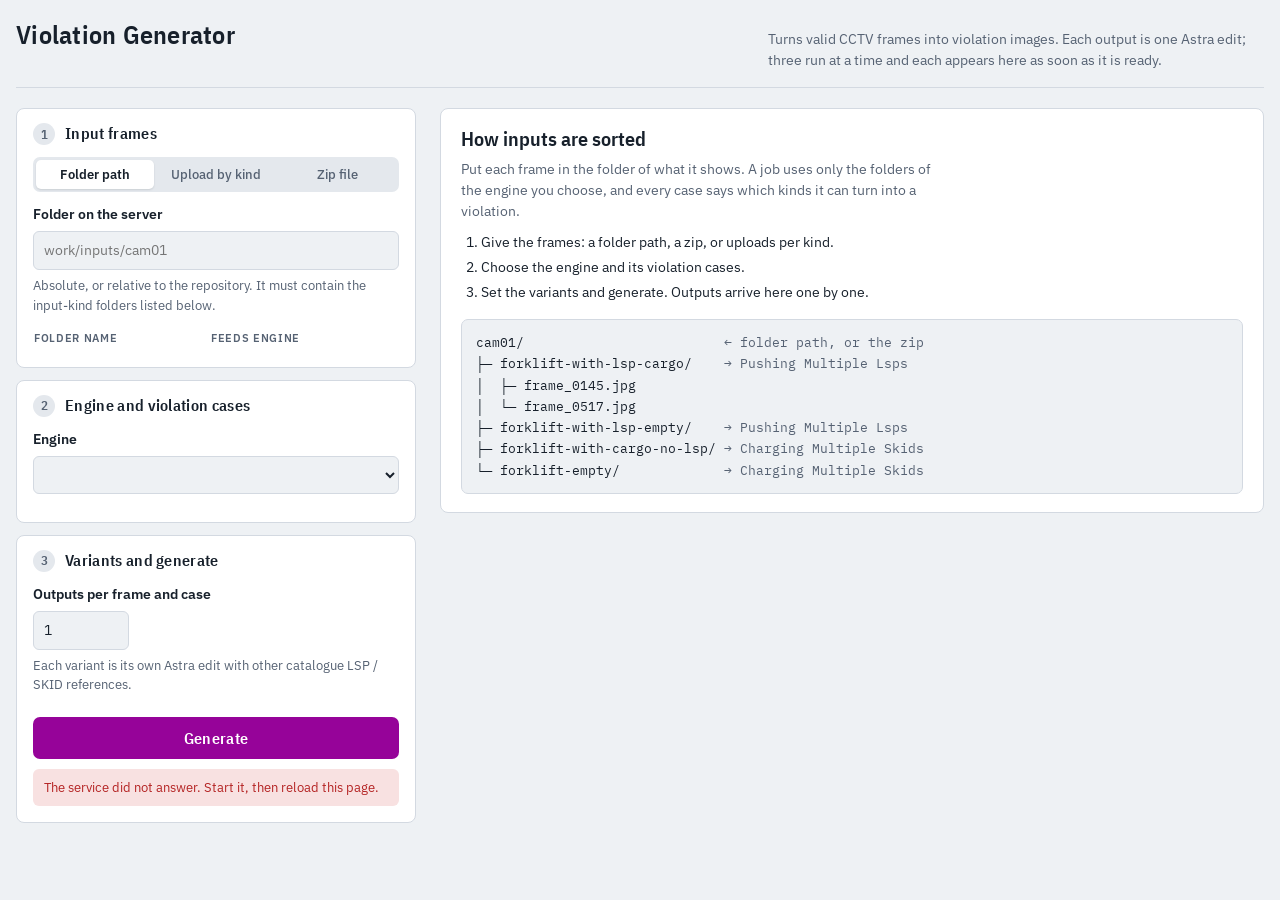
==== service/static/index.html @ 23ec3a37 "Generation service: input kinds, violation cases per engine, live outputs synth/violation_cases.py h" ====
<!doctype html>
<html lang="en">
<head>
<meta charset="utf-8">
<meta name="viewport" content="width=device-width, initial-scale=1, viewport-fit=cover">
<title>Violation Generator</title>
<link rel="preconnect" href="https://fonts.googleapis.com">
<link rel="preconnect" href="https://fonts.gstatic.com" crossorigin>
<link rel="stylesheet" href="https://fonts.googleapis.com/css2?family=IBM+Plex+Mono:wght@400;500&family=IBM+Plex+Sans+Condensed:wght@500;600&family=IBM+Plex+Sans:wght@400;500;600&display=swap">
<style>
  /* Layout: a workbench. Left, the setup steps in the order they are done (sticky on wide screens);
     right, the job: one summary strip, then the outputs as they arrive. The accent is the chosen engine's
     own colour from the engine configuration. */
  :root {
    --ground: #eef1f4;      /* cool concrete grey, biased slightly blue like the CCTV frames */
    --surface: #ffffff;
    --sunken: #e4e8ed;
    --ink: #17202b;
    --ink-soft: #566273;
    --rule: #d3d9e1;
    --engine: #960399;      /* replaced by the selected engine's colour */
    --engine-text: var(--engine);
    --on-engine: #ffffff;
    --ok: #237a43;  --ok-soft: #dff1e5;
    --bad: #b42323; --bad-soft: #f8e1e1;
    --run: #1f62b5; --run-soft: #dde9f8;
    --wait: #6b7480; --wait-soft: #e6e9ee;
    --warn: #8a5a00; --warn-soft: #f6ecd6;
    --font-display: "IBM Plex Sans Condensed", "Arial Narrow", "Roboto Condensed", system-ui, sans-serif;
    --font-body: "IBM Plex Sans", system-ui, -apple-system, "Segoe UI", Roboto, sans-serif;
    --font-mono: "IBM Plex Mono", ui-monospace, "SFMono-Regular", Menlo, Consolas, monospace;
    --step-0: 0.8125rem; --step-1: 0.875rem; --step-2: 1rem; --step-3: 1.25rem; --step-4: 1.625rem;
    --radius: 8px;
    color-scheme: light;
  }
  @media (prefers-color-scheme: dark) {
    :root:not([data-theme="light"]) {
      --ground: #11161d; --surface: #19202a; --sunken: #222a36; --ink: #e5e9ef; --ink-soft: #9aa5b4;
      --rule: #2d3644; --engine-text: color-mix(in oklab, var(--engine) 55%, white);
      --ok: #6fd18f; --ok-soft: #173525; --bad: #ff8c8c; --bad-soft: #3d1c1e; --run: #7db4f5; --run-soft: #172c45;
      --wait: #9aa5b4; --wait-soft: #252d39; --warn: #f0c060; --warn-soft: #3a2f16;
      color-scheme: dark;
    }
  }
  :root[data-theme="dark"] {
    --ground: #11161d; --surface: #19202a; --sunken: #222a36; --ink: #e5e9ef; --ink-soft: #9aa5b4;
    --rule: #2d3644; --engine-text: color-mix(in oklab, var(--engine) 55%, white);
    --ok: #6fd18f; --ok-soft: #173525; --bad: #ff8c8c; --bad-soft: #3d1c1e; --run: #7db4f5; --run-soft: #172c45;
    --wait: #9aa5b4; --wait-soft: #252d39; --warn: #f0c060; --warn-soft: #3a2f16;
    color-scheme: dark;
  }

  * { box-sizing: border-box; }
  html, body { margin: 0; }
  [hidden] { display: none !important; }
  body { background: var(--ground); color: var(--ink); font: 400 var(--step-1)/1.5 var(--font-body); }
  main { max-width: 1360px; margin: 0 auto; padding-inline: 16px; padding-block: 20px 64px; }
  :focus-visible { outline: 2px solid var(--engine-text); outline-offset: 2px; }
  code, .mono { font-family: var(--font-mono); font-size: 0.92em; }

  header.top { display: flex; flex-wrap: wrap; align-items: baseline; justify-content: space-between; gap: 6px 20px;
               padding-bottom: 16px; margin-bottom: 20px; border-bottom: 1px solid var(--rule); }
  header.top h1 { font: 600 var(--step-4)/1.1 var(--font-display); letter-spacing: .01em; margin: 0; text-wrap: balance; }
  header.top p { margin: 0; color: var(--ink-soft); max-width: 62ch; }

  .bench { display: grid; grid-template-columns: minmax(320px, 400px) minmax(0, 1fr); gap: 24px; align-items: start; }
  @media (max-width: 960px) { .bench { grid-template-columns: minmax(0, 1fr); } }
  .setup { display: grid; gap: 12px; min-width: 0; }
  @media (min-width: 961px) { .setup { position: sticky; top: calc(env(safe-area-inset-top, 0px) + 12px); } }

  .step { background: var(--surface); border: 1px solid var(--rule); border-radius: var(--radius); padding: 14px 16px 16px; }
  .step-head { display: flex; align-items: center; gap: 10px; margin-bottom: 12px; }
  .step-no { flex: none; width: 22px; height: 22px; border-radius: 50%; display: grid; place-items: center;
             font: 600 var(--step-0) var(--font-display); background: var(--sunken); color: var(--ink-soft); }
  .step.ready .step-no { background: var(--engine); color: var(--on-engine); }
  .step-head h2 { margin: 0; font: 600 var(--step-2)/1.2 var(--font-display); letter-spacing: .02em; }

  .field { display: block; font-weight: 600; margin-bottom: 6px; font-size: var(--step-1); }
  .help { color: var(--ink-soft); font-size: var(--step-0); margin-top: 6px; }
  input[type=text], input[type=number], select {
    width: 100%; padding: 8px 10px; font: inherit; color: var(--ink); background: var(--ground);
    border: 1px solid var(--rule); border-radius: 6px; }
  input[type=number] { width: 96px; font-variant-numeric: tabular-nums; }

  .seg { display: grid; grid-template-columns: repeat(3, 1fr); background: var(--sunken); border-radius: 7px; padding: 3px;
         gap: 3px; margin-bottom: 12px; }
  .seg button { border: 0; background: transparent; color: var(--ink-soft); padding: 6px 4px; border-radius: 5px;
                font: 500 var(--step-0) var(--font-body); cursor: pointer; }
  .seg button[aria-selected="true"] { background: var(--surface); color: var(--ink); font-weight: 600;
                                      box-shadow: 0 1px 2px rgba(15, 23, 32, .12); }

  .drop { border: 1.5px dashed var(--rule); border-radius: 7px; padding: 12px; text-align: center; color: var(--ink-soft);
          cursor: pointer; font-size: var(--step-0); background: var(--ground); }
  .drop:hover, .drop.over { border-color: var(--engine-text); color: var(--engine-text); }
  .drop strong { color: var(--ink); font-weight: 600; }

  .kinds { display: grid; gap: 8px; }
  .kind { border: 1px solid var(--rule); border-radius: 7px; padding: 10px 12px; display: grid; gap: 8px; }
  .kind-head { display: flex; justify-content: space-between; gap: 8px; align-items: baseline; }
  .kind-head code { font-weight: 500; overflow-wrap: anywhere; }
  .kind-count { font-variant-numeric: tabular-nums; color: var(--ink-soft); font-size: var(--step-0); white-space: nowrap; }
  .kind-count button { border: 0; background: none; color: var(--engine-text); font: inherit; cursor: pointer; padding: 0; }
  .kind.unused { opacity: .5; }
  .kind.unused .drop { cursor: not-allowed; }

  .map { width: 100%; border-collapse: collapse; font-size: var(--step-0); margin-top: 14px; }
  .map th { text-align: left; font-weight: 600; color: var(--ink-soft); text-transform: uppercase; letter-spacing: .06em;
            font-size: 11px; padding-bottom: 4px; }
  .map td { padding: 5px 0; border-top: 1px solid var(--rule); vertical-align: top; }
  .map td code { white-space: nowrap; }
  .map td:last-child { padding-left: 10px; }
  .map tr.unused td { color: var(--ink-soft); }
  .dot { display: inline-block; width: 8px; height: 8px; border-radius: 50%; margin-right: 6px; vertical-align: 1px; }

  .cases { display: grid; gap: 8px; margin-top: 12px; }
  .case { display: grid; grid-template-columns: auto minmax(0, 1fr); gap: 4px 10px; padding: 10px 12px; cursor: pointer;
          border: 1px solid var(--rule); border-radius: 7px; }
  .case:has(input:checked) { border-color: var(--engine-text); background: color-mix(in oklab, var(--engine) 7%, var(--surface)); }
  .case input { margin: 3px 0 0; accent-color: var(--engine); }
  .case-title { font-weight: 600; }
  .case-meta { grid-column: 2; color: var(--ink-soft); font-size: var(--step-0); }
  .tag { display: inline-block; font: 600 11px/1.6 var(--font-body); padding: 0 7px; border-radius: 99px; margin-left: 6px;
         background: var(--warn-soft); color: var(--warn); vertical-align: 1px; }
  .none { color: var(--ink-soft); font-style: italic; margin-top: 12px; }

  .estimate { font-variant-numeric: tabular-nums; color: var(--ink-soft); font-size: var(--step-0); margin: 10px 0 0; }
  button.go { width: 100%; margin-top: 12px; padding: 11px; border: 0; border-radius: 7px; cursor: pointer;
              background: var(--engine); color: var(--on-engine); font: 600 var(--step-2) var(--font-display); letter-spacing: .02em; }
  button.go:disabled { background: var(--sunken); color: var(--ink-soft); cursor: not-allowed; }
  .problem { margin-top: 10px; padding: 9px 11px; border-radius: 6px; background: var(--bad-soft); color: var(--bad);
             font-size: var(--step-0); white-space: pre-wrap; }

  .run { display: grid; gap: 14px; min-width: 0; }
  .summary { background: var(--surface); border: 1px solid var(--rule); border-radius: var(--radius); padding: 14px 16px; }
  .summary-top { display: flex; flex-wrap: wrap; gap: 10px 16px; justify-content: space-between; align-items: center; }
  .summary h2 { margin: 0; font: 600 var(--step-3)/1.2 var(--font-display); font-variant-numeric: tabular-nums; }
  .summary .sub { color: var(--ink-soft); font-size: var(--step-0); }
  .live { display: inline-flex; align-items: center; gap: 6px; }
  .live::before { content: ""; width: 7px; height: 7px; border-radius: 50%; background: var(--wait); }
  .live.on::before { background: var(--ok); }
  .live.lost { color: var(--bad); }
  .live.lost::before { background: var(--bad); }
  .meter { height: 6px; border-radius: 99px; background: var(--sunken); overflow: hidden; display: flex; margin: 12px 0 10px; }
  .meter span { height: 100%; transition: width .3s ease; }
  .meter .m-done { background: var(--ok); } .meter .m-failed { background: var(--bad); } .meter .m-running { background: var(--run); }
  .tally { display: flex; flex-wrap: wrap; gap: 6px; }
  .filter { border: 1px solid var(--rule); background: var(--surface); color: var(--ink); border-radius: 99px; padding: 3px 11px;
            font: 500 var(--step-0) var(--font-body); cursor: pointer; font-variant-numeric: tabular-nums; }
  .filter[aria-pressed="true"] { background: var(--ink); color: var(--surface); border-color: var(--ink); }
  .notes { margin: 10px 0 0; padding: 8px 12px 8px 28px; border-radius: 6px; background: var(--warn-soft); color: var(--warn);
           font-size: var(--step-0); }
  a.btn { display: inline-flex; align-items: center; gap: 6px; padding: 7px 12px; border-radius: 6px; text-decoration: none;
          border: 1px solid var(--rule); background: var(--surface); color: var(--ink); font: 600 var(--step-0) var(--font-body); }
  a.btn.primary { background: var(--engine); border-color: var(--engine); color: var(--on-engine); }
  a.btn[aria-disabled="true"] { pointer-events: none; background: var(--sunken); border-color: var(--rule); color: var(--ink-soft); }

  .grid { display: grid; grid-template-columns: repeat(auto-fill, minmax(250px, 1fr)); gap: 12px; }
  .card { background: var(--surface); border: 1px solid var(--rule); border-top: 3px solid var(--wait); border-radius: var(--radius);
          overflow: hidden; display: grid; grid-template-rows: auto 1fr auto; min-width: 0; }
  .card.running { border-top-color: var(--run); } .card.done { border-top-color: var(--ok); } .card.failed { border-top-color: var(--bad); }
  .shot { aspect-ratio: 16 / 9; max-width: 100%; background: var(--sunken); display: grid; place-items: center;
          color: var(--ink-soft); font-size: var(--step-0); }
  .shot img { width: 100%; height: 100%; object-fit: cover; display: block; cursor: zoom-in; }
  .card-body { padding: 10px 12px 4px; display: grid; gap: 2px; min-width: 0; }
  .card-title { font-weight: 600; }
  .card-title .mono { color: var(--ink-soft); font-weight: 400; }
  .card-file { font-family: var(--font-mono); font-size: 12px; color: var(--ink-soft); overflow-wrap: anywhere; }
  .card-error { color: var(--bad); font-size: var(--step-0); overflow-wrap: anywhere; margin-top: 4px; }
  .card-foot { display: flex; justify-content: space-between; align-items: center; gap: 8px; padding: 8px 12px 12px; }
  .chip { font: 600 11px/1.7 var(--font-body); padding: 0 8px; border-radius: 99px; text-transform: uppercase; letter-spacing: .05em;
          font-variant-numeric: tabular-nums; background: var(--wait-soft); color: var(--wait); }
  .chip.running { background: var(--run-soft); color: var(--run); } .chip.done { background: var(--ok-soft); color: var(--ok); }
  .chip.failed { background: var(--bad-soft); color: var(--bad); }
  .spin { width: 22px; height: 22px; border-radius: 50%; border: 3px solid var(--rule); border-top-color: var(--run);
          animation: spin 1s linear infinite; }
  @keyframes spin { to { transform: rotate(360deg); } }
  @media (prefers-reduced-motion: reduce) { .spin { animation: none; } .meter span { transition: none; } }

  .start { background: var(--surface); border: 1px solid var(--rule); border-radius: var(--radius); padding: 18px 20px;
           display: grid; grid-template-columns: minmax(0, 1fr); gap: 16px; }
  .start h2 { margin: 0 0 8px; font: 600 var(--step-3)/1.2 var(--font-display); }
  .start p { margin: 0 0 10px; color: var(--ink-soft); max-width: 60ch; }
  .tree-wrap { overflow-x: auto; min-width: 0; }
  pre.tree { margin: 0; padding: 12px 14px; background: var(--ground); border: 1px solid var(--rule); border-radius: 7px;
             font: 400 12.5px/1.7 var(--font-mono); color: var(--ink); }
  pre.tree .c { color: var(--ink-soft); }
  ol.how { margin: 0; padding-left: 20px; display: grid; gap: 4px; }

  dialog { border: 0; padding: 0; background: transparent; max-width: 96vw; }
  dialog::backdrop { background: rgba(8, 12, 18, .82); }
  .viewer { display: grid; gap: 8px; justify-items: end; }
  .viewer img { max-width: 96vw; max-height: 84vh; display: block; border-radius: 6px; }
  .viewer-bar { display: flex; gap: 8px; }
  .viewer-bar button { border: 1px solid var(--rule); background: var(--surface); color: var(--ink); border-radius: 6px;
                       padding: 7px 12px; font: 600 var(--step-0) var(--font-body); cursor: pointer; }
</style>
</head>
<body>
<main>
  <header class="top">
    <h1>Violation Generator</h1>
    <p>Turns valid CCTV frames into violation images. Each output is one Astra edit; three run at a time and each
      appears here as soon as it is ready.</p>
  </header>

  <div class="bench">
    <form id="form" class="setup" autocomplete="off" novalidate>
      <section class="step" id="stepInput">
        <div class="step-head"><span class="step-no">1</span><h2>Input frames</h2></div>
        <div class="seg" role="tablist" aria-label="How to give the input">
          <button type="button" role="tab" id="tabFolder" data-mode="folder" aria-selected="true">Folder path</button>
          <button type="button" role="tab" id="tabUpload" data-mode="upload" aria-selected="false">Upload by kind</button>
          <button type="button" role="tab" id="tabZip" data-mode="zip" aria-selected="false">Zip file</button>
        </div>
        <div data-pane="folder">
          <label class="field" for="folder">Folder on the server</label>
          <input id="folder" type="text" placeholder="work/inputs/cam01" spellcheck="false">
          <div class="help">Absolute, or relative to the repository. It must contain the input-kind folders listed below.</div>
        </div>
        <div data-pane="upload" hidden>
          <div class="kinds" id="kindUploads"></div>
        </div>
        <div data-pane="zip" hidden>
          <div class="drop" id="zipDrop" tabindex="0" role="button"><strong>Drop a .zip</strong> or click to choose
            <input id="zipFile" type="file" accept=".zip" hidden></div>
          <div class="help" id="zipName">The zip holds the input-kind folders, at its top or inside one folder.</div>
        </div>
        <table class="map" aria-label="Input kinds">
          <thead><tr><th>Folder name</th><th>Feeds engine</th></tr></thead>
          <tbody id="kindMap"></tbody>
        </table>
      </section>

      <section class="step" id="stepEngine">
        <div class="step-head"><span class="step-no">2</span><h2>Engine and violation cases</h2></div>
        <label class="field" for="engine">Engine</label>
        <select id="engine"></select>
        <div id="cases" class="cases"></div>
      </section>

      <section class="step" id="stepGo">
        <div class="step-head"><span class="step-no">3</span><h2>Variants and generate</h2></div>
        <label class="field" for="variants">Outputs per frame and case</label>
        <input id="variants" type="number" min="1" max="10" value="1">
        <div class="help">Each variant is its own Astra edit with other catalogue LSP / SKID references.</div>
        <p class="estimate" id="estimate"></p>
        <button id="go" class="go" type="submit">Generate</button>
        <div id="problem" class="problem" hidden></div>
      </section>
    </form>

    <section class="run" aria-live="polite">
      <div class="start" id="start">
        <div>
          <h2>How inputs are sorted</h2>
          <p>Put each frame in the folder of what it shows. A job uses only the folders of the engine you choose, and
            every case says which kinds it can turn into a violation.</p>
          <ol class="how">
            <li>Give the frames: a folder path, a zip, or uploads per kind.</li>
            <li>Choose the engine and its violation cases.</li>
            <li>Set the variants and generate. Outputs arrive here one by one.</li>
          </ol>
        </div>
        <div class="tree-wrap">
<pre class="tree">cam01/                         <span class="c">← folder path, or the zip</span>
├─ forklift-with-lsp-cargo/    <span class="c">→ Pushing Multiple Lsps</span>
│  ├─ frame_0145.jpg
│  └─ frame_0517.jpg
├─ forklift-with-lsp-empty/    <span class="c">→ Pushing Multiple Lsps</span>
├─ forklift-with-cargo-no-lsp/ <span class="c">→ Charging Multiple Skids</span>
└─ forklift-empty/             <span class="c">→ Charging Multiple Skids</span></pre>
        </div>
      </div>

      <div class="summary" id="summary" hidden>
        <div class="summary-top">
          <div>
            <h2 id="jobTitle"></h2>
            <div class="sub"><span id="jobMeta"></span> · <span class="live" id="live"></span></div>
          </div>
          <a id="zipAll" class="btn primary" href="#" aria-disabled="true">Download all</a>
        </div>
        <div class="meter" aria-hidden="true"><span class="m-done"></span><span class="m-failed"></span><span class="m-running"></span></div>
        <div class="tally" id="tally" role="group" aria-label="Show outputs"></div>
        <ul class="notes" id="notes" hidden></ul>
      </div>
      <div class="grid" id="grid"></div>
    </section>
  </div>
</main>

<dialog id="viewer">
  <div class="viewer">
    <img alt="">
    <div class="viewer-bar"><a class="btn primary" id="viewerDownload" href="#" download>Download</a>
      <button type="button" id="viewerClose">Close</button></div>
  </div>
</dialog>

<script>
const $ = (s) => document.querySelector(s);
const esc = (s) => String(s ?? "").replace(/[&<>"']/g, (c) => ({ "&": "&amp;", "<": "&lt;", ">": "&gt;", '"': "&quot;", "'": "&#39;" }[c]));
const STATUS = ["done", "running", "queued", "failed"];
const LABEL = { done: "Done", running: "Running", queued: "Waiting", failed: "Failed" };
let kinds = [], engines = [], mode = "folder", uploads = {}, zipFile = null;
let job = null, socket = null, closedByUs = false, filter = "all";

// ---------- setup ----------
function engine() { return engines.find((e) => e.id === $("#engine").value); }
function engineName(id) { return (engines.find((e) => e.id === id) || {}).name || id; }
function kindEngine(kind) { return kinds.find((k) => k.id === kind)?.engine; }
const plural = (n, word) => `${n} ${word}${n === 1 ? "" : "s"}`;

document.querySelectorAll(".seg button").forEach((b) => b.addEventListener("click", () => {
  mode = b.dataset.mode;
  document.querySelectorAll(".seg button").forEach((x) => x.setAttribute("aria-selected", String(x === b)));
  document.querySelectorAll("[data-pane]").forEach((p) => p.hidden = p.dataset.pane !== mode);
  refresh();
}));

function dropZone(zone, input, onFiles, enabled = () => true) {
  zone.addEventListener("click", (e) => { if (e.target !== input && enabled()) input.click(); });
  zone.addEventListener("keydown", (e) => { if ((e.key === "Enter" || e.key === " ") && enabled()) { e.preventDefault(); input.click(); } });
  zone.addEventListener("dragover", (e) => { e.preventDefault(); if (enabled()) zone.classList.add("over"); });
  zone.addEventListener("dragleave", () => zone.classList.remove("over"));
  zone.addEventListener("drop", (e) => { e.preventDefault(); zone.classList.remove("over"); if (enabled()) onFiles(e.dataTransfer.files); });
  input.addEventListener("change", () => { onFiles(input.files); input.value = ""; });
}
dropZone($("#zipDrop"), $("#zipFile"), (files) => {
  const f = [...files].find((x) => /\.zip$/i.test(x.name));
  if (!f) return;
  zipFile = f;
  $("#zipName").textContent = `${f.name} · ${(f.size / 1e6).toFixed(1)} MB`;
  refresh();
});

function renderKinds() {
  const current = engine();
  $("#kindMap").innerHTML = kinds.map((k) => {
    const e = engines.find((x) => x.id === k.engine) || {};
    return `<tr class="${k.engine === current?.id ? "" : "unused"}"><td><code>${esc(k.id)}</code></td>
      <td><span class="dot" style="background:${esc(e.color)}"></span>${esc(e.name)}</td></tr>`;
  }).join("");
  $("#kindUploads").innerHTML = kinds.map((k) => {
    const used = k.engine === current?.id;
    return `<div class="kind ${used ? "" : "unused"}">
      <div class="kind-head"><code>${esc(k.id)}</code><span class="kind-count" data-count="${k.id}"></span></div>
      <div class="drop" data-kind="${k.id}" role="button" tabindex="${used ? 0 : -1}" aria-disabled="${!used}">
        ${used ? `<strong>Drop images</strong> or click to choose` : `Used by ${esc(engineName(k.engine))}`}
        <input type="file" accept=".jpg,.jpeg,.png" multiple hidden></div></div>`;
  }).join("");
  document.querySelectorAll("#kindUploads .drop").forEach((zone) => {
    const kind = zone.dataset.kind;
    dropZone(zone, zone.querySelector("input"), (files) => {
      uploads[kind] = (uploads[kind] || []).concat([...files].filter((f) => /\.(jpe?g|png)$/i.test(f.name)));
      showCounts(); refresh();
    }, () => kindEngine(kind) === engine()?.id);
  });
  showCounts();
}
function showCounts() {
  for (const k of kinds) {
    const el = document.querySelector(`[data-count="${k.id}"]`);
    if (!el) continue;
    const n = (uploads[k.id] || []).length;
    el.innerHTML = n ? `${plural(n, "image")} · <button type="button" data-clear="${k.id}">Clear</button>` : "no images";
  }
  document.querySelectorAll("[data-clear]").forEach((b) => b.addEventListener("click", () => {
    delete uploads[b.dataset.clear]; showCounts(); refresh();
  }));
}

function renderCases() {
  const e = engine();
  document.documentElement.style.setProperty("--engine", e?.color || "#960399");
  const box = $("#cases");
  if (!e || !e.cases.length) {
    box.innerHTML = `<div class="none">This engine has no violation cases yet.</div>`;
  } else {
    const tags = { pending_rule: ["Rule to confirm", "Whether this counts as a violation is still to be confirmed"],
                   draft: ["Draft", "Our own case; not in the scenario catalogue yet"] };
    box.innerHTML = e.cases.map((c, i) => `
      <label class="case" for="case-${c.id}">
        <input type="checkbox" id="case-${c.id}" name="case" value="${c.id}" ${i === 0 ? "checked" : ""}>
        <span><span class="case-title">${esc(c.title)}</span>${tags[c.status] ? `<span class="tag" title="${tags[c.status][1]}">${tags[c.status][0]}</span>` : ""}</span>
        <span class="case-meta">${c.catalogue !== "-" ? `${esc(c.catalogue)} · ` : ""}from ${c.input_kinds.map((k) => `<code>${esc(k)}</code>`).join(", ")}</span>
      </label>`).join("");
    box.querySelectorAll("input").forEach((i) => i.addEventListener("change", refresh));
  }
  renderKinds();
  refresh();
}
$("#engine").addEventListener("change", renderCases);
$("#variants").addEventListener("input", refresh);
$("#folder").addEventListener("input", refresh);
function chosen() { return [...document.querySelectorAll("input[name=case]:checked")].map((i) => i.value); }

function refresh() {
  const e = engine(), cases = chosen(), variants = Math.min(10, Math.max(1, +$("#variants").value || 1));
  let inputReady, outputs = null, text;
  if (mode === "upload") {
    let frames = 0;
    outputs = 0;
    for (const [kind, files] of Object.entries(uploads)) {
      if (!e || kindEngine(kind) !== e.id) continue;
      const n = e.cases.filter((c) => cases.includes(c.id) && c.input_kinds.includes(kind)).length;
      frames += files.length; outputs += files.length * n * variants;
    }
    inputReady = frames > 0;
    text = frames ? `${plural(frames, "frame")} → ${plural(outputs, "output")}` : "Add images to a kind this engine uses.";
  } else {
    inputReady = mode === "zip" ? !!zipFile : !!$("#folder").value.trim();
    text = `${plural(cases.length, "case")} × ${plural(variants, "variant")} for each frame in `
      + (e ? e.input_kinds.join(" and ") : "-");
  }
  const ready = !!e && cases.length > 0 && inputReady && outputs !== 0;
  $("#estimate").textContent = text;
  $("#go").textContent = outputs ? `Generate ${plural(outputs, "output")}` : "Generate";
  $("#go").disabled = !ready;
  $("#stepInput").classList.toggle("ready", inputReady);
  $("#stepEngine").classList.toggle("ready", cases.length > 0);
  $("#stepGo").classList.toggle("ready", ready);
}

$("#form").addEventListener("submit", async (ev) => {
  ev.preventDefault();
  const problem = $("#problem"); problem.hidden = true;
  const data = new FormData();
  data.append("engine", $("#engine").value);
  chosen().forEach((c) => data.append("cases", c));
  data.append("variants", $("#variants").value);
  if (mode === "upload") {
    for (const [kind, files] of Object.entries(uploads))
      if (kindEngine(kind) === engine()?.id) files.forEach((f) => data.append(`files:${kind}`, f, f.name));
  } else if (mode === "zip") data.append("zip", zipFile, zipFile.name);
  else data.append("folder", $("#folder").value.trim());
  const go = $("#go"); go.disabled = true; go.textContent = "Starting…";
  try {
    const res = await fetch("/api/jobs", { method: "POST", body: data });
    const body = await res.json().catch(() => ({}));
    if (!res.ok) throw new Error(body.detail || `The service answered ${res.status}.`);
    openJob(body);
  } catch (err) {
    problem.textContent = String(err.message || err); problem.hidden = false;
  } finally { refresh(); }
});

// ---------- job ----------
function openJob(state) {
  job = state; filter = "all";
  try { history.replaceState(null, "", `#job=${job.id}`); } catch (_) {}
  $("#start").hidden = true; $("#summary").hidden = false;
  renderJob(); connect();
}
function connect() {
  if (socket) { closedByUs = true; socket.close(); }
  closedByUs = false;
  const id = job.id;
  socket = new WebSocket(`${location.protocol === "https:" ? "wss" : "ws"}://${location.host}/ws/jobs/${id}`);
  socket.onopen = () => live("Live", "on");
  socket.onmessage = (ev) => {
    const msg = JSON.parse(ev.data);
    if (!job || job.id !== id) return;
    if (msg.type === "job") { job = msg.job; renderJob(); }
    else if (msg.type === "task") updateTask(msg.task);
    else if (msg.type === "error") live(msg.error, "lost");
  };
  socket.onclose = () => {
    if (closedByUs || !job || job.id !== id) return;
    if (job.finished) { live("Finished", ""); return; }
    live("Connection lost, reconnecting", "lost");
    setTimeout(() => { if (job && job.id === id && !job.finished) connect(); }, 2000);
  };
}
function live(text, state) { const el = $("#live"); el.textContent = text; el.className = `live ${state}`; }

function updateTask(task) {
  const i = job.tasks.findIndex((t) => t.id === task.id);
  if (i < 0) return;
  job.tasks[i] = task;
  const c = { queued: 0, running: 0, done: 0, failed: 0 };
  job.tasks.forEach((t) => c[t.status]++);
  job.counts = c; job.finished = !c.queued && !c.running;
  renderSummary();
  const old = document.getElementById(`card-${task.id}`);
  if (old) old.replaceWith(card(task));
  applyFilter();
}
function renderJob() {
  renderSummary();
  const grid = $("#grid"); grid.innerHTML = "";
  job.tasks.forEach((t) => grid.appendChild(card(t)));
  applyFilter();
}
function renderSummary() {
  const c = job.counts, total = job.total, e = engines.find((x) => x.id === job.engine);
  if (e) document.documentElement.style.setProperty("--engine", e.color);
  $("#jobTitle").textContent = job.finished ? `${c.done} of ${total} outputs ready` : `${c.done + c.failed} of ${total} outputs made`;
  const inputs = Object.entries(job.inputs || {}).map(([k, n]) => `${n} ${k}`).join(", ");
  $("#jobMeta").textContent = `${job.engine_name} · ${inputs}`;
  if (job.finished) live("Finished", "");
  const pct = (n) => `${(100 * n / Math.max(total, 1)).toFixed(2)}%`;
  document.querySelector(".m-done").style.width = pct(c.done);
  document.querySelector(".m-failed").style.width = pct(c.failed);
  document.querySelector(".m-running").style.width = pct(c.running);
  $("#tally").innerHTML = [["all", "All", total], ...STATUS.map((s) => [s, LABEL[s], c[s]])]
    .filter(([s, , n]) => s === "all" || n > 0)
    .map(([s, label, n]) => `<button type="button" class="filter" data-filter="${s}" aria-pressed="${filter === s}">${label} ${n}</button>`).join("");
  document.querySelectorAll(".filter").forEach((b) => b.addEventListener("click", () => { filter = b.dataset.filter; renderSummary(); applyFilter(); }));
  const zip = $("#zipAll"), ready = job.finished && c.done > 0;
  zip.setAttribute("aria-disabled", String(!ready));
  zip.href = ready ? `/api/jobs/${job.id}/download.zip` : "#";
  zip.textContent = job.finished ? `Download all ${c.done} (.zip)` : "Download all when finished";
  const notes = $("#notes");
  notes.hidden = !(job.notes && job.notes.length);
  notes.innerHTML = (job.notes || []).map((n) => `<li>${esc(n)}</li>`).join("");
}
function applyFilter() {
  document.querySelectorAll(".card").forEach((el) => el.hidden = filter !== "all" && !el.classList.contains(filter));
}
function card(t) {
  const el = document.createElement("article");
  el.className = `card ${t.status}`; el.id = `card-${t.id}`;
  const shot = t.status === "done" ? `<img src="${esc(t.thumb || t.url)}" alt="${esc(t.case_title)} from ${esc(t.input)}" loading="lazy">`
    : t.status === "running" ? `<div class="spin" role="img" aria-label="Running"></div>`
    : t.status === "failed" ? "No output" : "Waiting for a free thread";
  el.innerHTML = `<div class="shot">${shot}</div>
    <div class="card-body"><div class="card-title">${esc(t.case_title)} <span class="mono">v${t.variant}</span></div>
      <div class="card-file">${esc(t.input_kind)}/${esc(t.input)}</div>
      ${t.status === "failed" ? `<div class="card-error">${esc(t.error || "No output")}</div>` : ""}</div>
    <div class="card-foot"><span class="chip ${t.status}">${LABEL[t.status]}${t.seconds ? ` · ${t.seconds} s` : ""}</span>
      ${t.status === "done" ? `<a class="btn" href="${esc(t.url)}" download="${esc(t.output_name)}">Download</a>` : ""}</div>`;
  const img = el.querySelector("img");
  if (img) img.addEventListener("click", () => {
    $("#viewer img").src = t.url; $("#viewer img").alt = img.alt;
    $("#viewerDownload").href = t.url; $("#viewerDownload").setAttribute("download", t.output_name);
    $("#viewer").showModal();
  });
  return el;
}
$("#viewerClose").addEventListener("click", () => $("#viewer").close());
$("#viewer").addEventListener("click", (e) => { if (e.target.id === "viewer") $("#viewer").close(); });

(async () => {
  try {
    const data = await (await fetch("/api/engines")).json();
    kinds = data.input_kinds; engines = data.engines;
  } catch (err) {
    $("#problem").textContent = "The service did not answer. Start it, then reload this page."; $("#problem").hidden = false;
    return;
  }
  $("#engine").innerHTML = engines.map((e) => `<option value="${e.id}">${esc(e.name)}</option>`).join("");
  renderCases();
  const m = location.hash.match(/job=([\w-]+)/);
  if (m) {
    const res = await fetch(`/api/jobs/${m[1]}`);
    if (res.ok) openJob(await res.json());
  }
})();
</script>
</body>
</html>
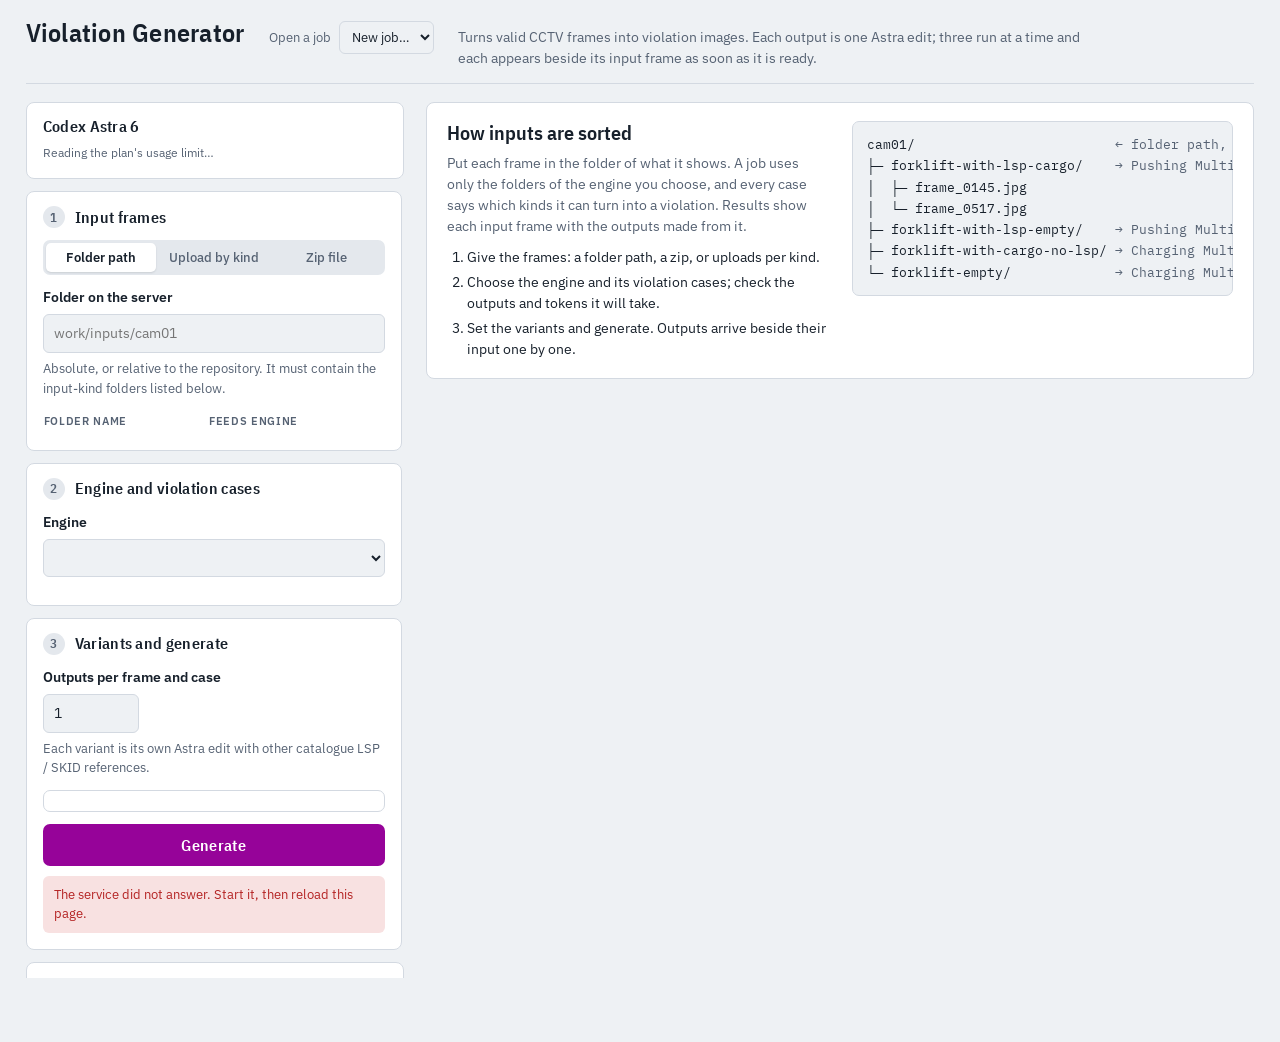
==== commit e87834db: "Service: stored jobs, Codex usage limit, rebuild and resume; prompt rules per case Jobs are kept in " ====
--- a/service/static/index.html
+++ b/service/static/index.html
@@ -8,9 +8,9 @@
 <link rel="preconnect" href="https://fonts.gstatic.com" crossorigin>
 <link rel="stylesheet" href="https://fonts.googleapis.com/css2?family=IBM+Plex+Mono:wght@400;500&family=IBM+Plex+Sans+Condensed:wght@500;600&family=IBM+Plex+Sans:wght@400;500;600&display=swap">
 <style>
-  /* Layout: a workbench. Left, the setup steps in the order they are done (sticky on wide screens);
-     right, the job: one summary strip, then the outputs as they arrive. The accent is the chosen engine's
-     own colour from the engine configuration. */
+  /* Layout: a full-width workbench. Left, the setup steps in the order they are done, then the recent jobs
+     (sticky on wide screens); right, the job: a summary strip with tokens, then one row per input frame with the
+     outputs made from it beside it. The accent is the chosen engine's own colour from the engine configuration. */
   :root {
     --ground: #eef1f4;      /* cool concrete grey, biased slightly blue like the CCTV frames */
     --surface: #ffffff;
@@ -54,19 +54,25 @@
   html, body { margin: 0; }
   [hidden] { display: none !important; }
   body { background: var(--ground); color: var(--ink); font: 400 var(--step-1)/1.5 var(--font-body); }
-  main { max-width: 1360px; margin: 0 auto; padding-inline: 16px; padding-block: 20px 64px; }
+  main { padding-inline: clamp(16px, 2vw, 32px); padding-block: 18px 64px; }
   :focus-visible { outline: 2px solid var(--engine-text); outline-offset: 2px; }
   code, .mono { font-family: var(--font-mono); font-size: 0.92em; }
-
-  header.top { display: flex; flex-wrap: wrap; align-items: baseline; justify-content: space-between; gap: 6px 20px;
-               padding-bottom: 16px; margin-bottom: 20px; border-bottom: 1px solid var(--rule); }
-  header.top h1 { font: 600 var(--step-4)/1.1 var(--font-display); letter-spacing: .01em; margin: 0; text-wrap: balance; }
-  header.top p { margin: 0; color: var(--ink-soft); max-width: 62ch; }
-
-  .bench { display: grid; grid-template-columns: minmax(320px, 400px) minmax(0, 1fr); gap: 24px; align-items: start; }
-  @media (max-width: 960px) { .bench { grid-template-columns: minmax(0, 1fr); } }
+  .num { font-variant-numeric: tabular-nums; }
+
+  header.top { display: flex; flex-wrap: wrap; align-items: baseline; gap: 6px 24px;
+               padding-bottom: 14px; margin-bottom: 18px; border-bottom: 1px solid var(--rule); }
+  header.top h1 { font: 600 var(--step-4)/1.1 var(--font-display); letter-spacing: .01em; margin: 0; }
+  .jobpick { display: flex; align-items: center; gap: 8px; font-size: var(--step-0); color: var(--ink-soft); }
+  .jobpick select { width: auto; max-width: 70vw; padding: 6px 8px; font-size: var(--step-0); }
+  header.top p { margin: 0; color: var(--ink-soft); max-width: 80ch; }
+
+  .bench { display: grid; grid-template-columns: minmax(300px, 380px) minmax(0, 1fr); gap: 20px; align-items: start; }
+  @media (max-width: 1000px) { .bench { grid-template-columns: minmax(0, 1fr); } }
   .setup { display: grid; gap: 12px; min-width: 0; }
-  @media (min-width: 961px) { .setup { position: sticky; top: calc(env(safe-area-inset-top, 0px) + 12px); } }
+  @media (min-width: 1001px) {
+    .setup { position: sticky; top: calc(env(safe-area-inset-top, 0px) + 12px);
+             max-height: calc(100vh - 24px); overflow-y: auto; padding-right: 2px; }
+  }
 
   .step { background: var(--surface); border: 1px solid var(--rule); border-radius: var(--radius); padding: 14px 16px 16px; }
   .step-head { display: flex; align-items: center; gap: 10px; margin-bottom: 12px; }
@@ -123,12 +129,42 @@
          background: var(--warn-soft); color: var(--warn); vertical-align: 1px; }
   .none { color: var(--ink-soft); font-style: italic; margin-top: 12px; }
 
-  .estimate { font-variant-numeric: tabular-nums; color: var(--ink-soft); font-size: var(--step-0); margin: 10px 0 0; }
+  .plan { margin-top: 12px; border: 1px solid var(--rule); border-radius: 7px; padding: 10px 12px; display: grid; gap: 4px;
+          font-size: var(--step-0); font-variant-numeric: tabular-nums; }
+  .plan-row { display: flex; justify-content: space-between; gap: 10px; }
+  .plan-row span:first-child { color: var(--ink-soft); }
+  .plan-row strong { font-weight: 600; }
+  .plan .hint { color: var(--ink-soft); }
   button.go { width: 100%; margin-top: 12px; padding: 11px; border: 0; border-radius: 7px; cursor: pointer;
               background: var(--engine); color: var(--on-engine); font: 600 var(--step-2) var(--font-display); letter-spacing: .02em; }
   button.go:disabled { background: var(--sunken); color: var(--ink-soft); cursor: not-allowed; }
   .problem { margin-top: 10px; padding: 9px 11px; border-radius: 6px; background: var(--bad-soft); color: var(--bad);
              font-size: var(--step-0); white-space: pre-wrap; }
+
+  .codex .step-head { margin-bottom: 8px; }
+  .codex-plan { margin-left: auto; font: 600 11px/1.6 var(--font-body); text-transform: uppercase; letter-spacing: .06em;
+                color: var(--ink-soft); }
+  .usage { height: 8px; border-radius: 99px; background: var(--sunken); overflow: hidden; margin: 6px 0 8px; }
+  .usage span { display: block; height: 100%; background: var(--ok); transition: width .3s ease; }
+  .usage.mid span { background: var(--warn); } .usage.high span { background: var(--bad); }
+  .codex-rows { display: grid; gap: 3px; font-size: var(--step-0); font-variant-numeric: tabular-nums; }
+  .codex-rows div { display: flex; justify-content: space-between; gap: 10px; }
+  .codex-rows span:first-child { color: var(--ink-soft); }
+  .codex-note { font-size: 12px; color: var(--ink-soft); margin-top: 6px; }
+  .codex.blocked { border-color: var(--bad); }
+  .limit { margin-top: 10px; padding: 9px 11px; border-radius: 6px; font-size: var(--step-0); }
+  .limit.over { background: var(--bad-soft); color: var(--bad); }
+  .limit.unknown { background: var(--warn-soft); color: var(--warn); }
+  button.force { width: 100%; margin-top: 8px; padding: 8px; border-radius: 7px; cursor: pointer; background: var(--surface);
+                 color: var(--bad); border: 1px solid var(--bad); font: 600 var(--step-0) var(--font-body); }
+  .history { display: grid; gap: 6px; }
+  .history a { display: grid; grid-template-columns: minmax(0, 1fr) auto; gap: 2px 10px; padding: 8px 10px; border-radius: 7px;
+               border: 1px solid var(--rule); color: var(--ink); text-decoration: none; font-size: var(--step-0); }
+  .history a:hover { border-color: var(--engine-text); }
+  .history a[aria-current="true"] { border-color: var(--engine-text); background: color-mix(in oklab, var(--engine) 7%, var(--surface)); }
+  .history .h-id { font-family: var(--font-mono); font-size: 12px; overflow-wrap: anywhere; }
+  .history .h-meta { color: var(--ink-soft); grid-column: 1 / -1; font-variant-numeric: tabular-nums; }
+  .history .h-state { font-variant-numeric: tabular-nums; color: var(--ink-soft); }
 
   .run { display: grid; gap: 14px; min-width: 0; }
   .summary { background: var(--surface); border: 1px solid var(--rule); border-radius: var(--radius); padding: 14px 16px; }
@@ -143,10 +179,22 @@
   .meter { height: 6px; border-radius: 99px; background: var(--sunken); overflow: hidden; display: flex; margin: 12px 0 10px; }
   .meter span { height: 100%; transition: width .3s ease; }
   .meter .m-done { background: var(--ok); } .meter .m-failed { background: var(--bad); } .meter .m-running { background: var(--run); }
+  .summary-row { display: flex; flex-wrap: wrap; gap: 10px 24px; justify-content: space-between; align-items: center; }
+  .summary-actions { display: flex; flex-wrap: wrap; gap: 8px; align-items: center; }
+  button.resume { background: var(--engine); border: 1px solid var(--engine); color: var(--on-engine);
+                  padding: 8px 14px; font-size: var(--step-1); }
+  button.resume:hover { color: var(--on-engine); filter: brightness(1.08); }
+  button.resume:disabled { opacity: .5; cursor: not-allowed; }
+  .resume-failed { font-size: var(--step-0); color: var(--ink-soft); display: inline-flex; gap: 5px; align-items: center; }
+  .resume-msg { margin-top: 10px; padding: 8px 11px; border-radius: 6px; font-size: var(--step-0);
+                background: var(--bad-soft); color: var(--bad); }
   .tally { display: flex; flex-wrap: wrap; gap: 6px; }
   .filter { border: 1px solid var(--rule); background: var(--surface); color: var(--ink); border-radius: 99px; padding: 3px 11px;
             font: 500 var(--step-0) var(--font-body); cursor: pointer; font-variant-numeric: tabular-nums; }
   .filter[aria-pressed="true"] { background: var(--ink); color: var(--surface); border-color: var(--ink); }
+  .tokens { display: flex; flex-wrap: wrap; gap: 4px 18px; font-size: var(--step-0); font-variant-numeric: tabular-nums; }
+  .tokens span { color: var(--ink-soft); }
+  .tokens b { color: var(--ink); font-weight: 600; }
   .notes { margin: 10px 0 0; padding: 8px 12px 8px 28px; border-radius: 6px; background: var(--warn-soft); color: var(--warn);
            font-size: var(--step-0); }
   a.btn { display: inline-flex; align-items: center; gap: 6px; padding: 7px 12px; border-radius: 6px; text-decoration: none;
@@ -154,32 +202,68 @@
   a.btn.primary { background: var(--engine); border-color: var(--engine); color: var(--on-engine); }
   a.btn[aria-disabled="true"] { pointer-events: none; background: var(--sunken); border-color: var(--rule); color: var(--ink-soft); }
 
-  .grid { display: grid; grid-template-columns: repeat(auto-fill, minmax(250px, 1fr)); gap: 12px; }
-  .card { background: var(--surface); border: 1px solid var(--rule); border-top: 3px solid var(--wait); border-radius: var(--radius);
-          overflow: hidden; display: grid; grid-template-rows: auto 1fr auto; min-width: 0; }
-  .card.running { border-top-color: var(--run); } .card.done { border-top-color: var(--ok); } .card.failed { border-top-color: var(--bad); }
+  /* one row per input frame: the frame in the first column, the outputs made from it in the second */
+  .pairs { background: var(--surface); border: 1px solid var(--rule); border-radius: var(--radius); overflow: hidden; }
+  .pairs-head, .pair { display: grid; grid-template-columns: minmax(220px, 22%) minmax(0, 1fr); }
+  .pairs-head { background: var(--sunken); font: 600 11px/1 var(--font-body); text-transform: uppercase; letter-spacing: .06em;
+                color: var(--ink-soft); }
+  .pairs-head div { padding: 9px 14px; }
+  .pair { border-top: 1px solid var(--rule); }
+  .pair-input { padding: 12px 14px; border-right: 1px solid var(--rule); display: grid; gap: 6px; align-content: start; min-width: 0; }
+  .pair-outputs { padding: 12px 14px; display: grid; grid-template-columns: repeat(auto-fill, minmax(230px, 1fr)); gap: 12px;
+                  align-content: start; min-width: 0; }
+  @media (max-width: 700px) {
+    .pairs-head { display: none; }
+    .pairs-head, .pair { grid-template-columns: minmax(0, 1fr); }
+    .pair-input { border-right: 0; border-bottom: 1px dashed var(--rule); }
+  }
+  .frame { aspect-ratio: 16 / 9; max-width: 100%; border-radius: 6px; overflow: hidden; background: var(--sunken); }
+  .frame img { width: 100%; height: 100%; object-fit: cover; display: block; cursor: zoom-in; }
+  .in-name { font-family: var(--font-mono); font-size: 12px; overflow-wrap: anywhere; }
+  .in-kind { font-size: var(--step-0); color: var(--ink-soft); }
+  .in-count { font-size: var(--step-0); font-variant-numeric: tabular-nums; color: var(--ink-soft); }
+  .pairs-empty { padding: 24px 14px; color: var(--ink-soft); }
+
+  .card { border: 1px solid var(--rule); border-top: 3px solid var(--wait); border-radius: 7px; overflow: hidden;
+          display: grid; grid-template-rows: auto 1fr auto; min-width: 0; background: var(--surface); }
+  .card.running { border-top-color: var(--run); } .card.done { border-top-color: var(--ok); }
+  .card.failed, .card.interrupted { border-top-color: var(--bad); }
   .shot { aspect-ratio: 16 / 9; max-width: 100%; background: var(--sunken); display: grid; place-items: center;
           color: var(--ink-soft); font-size: var(--step-0); }
   .shot img { width: 100%; height: 100%; object-fit: cover; display: block; cursor: zoom-in; }
-  .card-body { padding: 10px 12px 4px; display: grid; gap: 2px; min-width: 0; }
+  .card-body { padding: 8px 10px 2px; display: grid; gap: 2px; min-width: 0; }
   .card-title { font-weight: 600; }
   .card-title .mono { color: var(--ink-soft); font-weight: 400; }
-  .card-file { font-family: var(--font-mono); font-size: 12px; color: var(--ink-soft); overflow-wrap: anywhere; }
-  .card-error { color: var(--bad); font-size: var(--step-0); overflow-wrap: anywhere; margin-top: 4px; }
-  .card-foot { display: flex; justify-content: space-between; align-items: center; gap: 8px; padding: 8px 12px 12px; }
+  .card-error { color: var(--bad); font-size: var(--step-0); overflow-wrap: anywhere; }
+  .card-foot { display: flex; justify-content: space-between; align-items: center; gap: 8px; padding: 6px 10px 10px; flex-wrap: wrap; }
   .chip { font: 600 11px/1.7 var(--font-body); padding: 0 8px; border-radius: 99px; text-transform: uppercase; letter-spacing: .05em;
           font-variant-numeric: tabular-nums; background: var(--wait-soft); color: var(--wait); }
   .chip.running { background: var(--run-soft); color: var(--run); } .chip.done { background: var(--ok-soft); color: var(--ok); }
-  .chip.failed { background: var(--bad-soft); color: var(--bad); }
+  .chip.failed, .chip.interrupted { background: var(--bad-soft); color: var(--bad); }
+  .rebuild-note { font-size: 12px; color: var(--ink-soft); overflow-wrap: anywhere; }
+  .rebuild-note b { color: var(--engine-text); font-weight: 600; }
+  button.btn-quiet { border: 1px solid var(--rule); background: var(--surface); color: var(--ink); border-radius: 6px;
+                     padding: 6px 10px; font: 600 var(--step-0) var(--font-body); cursor: pointer; }
+  button.btn-quiet:hover { border-color: var(--engine-text); color: var(--engine-text); }
+  .rebuild-form { display: grid; gap: 6px; padding: 0 10px 10px; }
+  .rebuild-form textarea { width: 100%; min-height: 70px; resize: vertical; padding: 7px 9px; font: inherit;
+                           font-size: var(--step-0); color: var(--ink); background: var(--ground);
+                           border: 1px solid var(--rule); border-radius: 6px; }
+  .rebuild-form .row { display: flex; gap: 6px; justify-content: flex-end; flex-wrap: wrap; }
+  .rebuild-form .err { color: var(--bad); font-size: 12px; }
+  .rebuild-form button.go-small { border: 0; border-radius: 6px; padding: 6px 12px; cursor: pointer;
+                                  background: var(--engine); color: var(--on-engine); font: 600 var(--step-0) var(--font-body); }
+  .tok { font-size: 12px; color: var(--ink-soft); font-variant-numeric: tabular-nums; }
   .spin { width: 22px; height: 22px; border-radius: 50%; border: 3px solid var(--rule); border-top-color: var(--run);
           animation: spin 1s linear infinite; }
   @keyframes spin { to { transform: rotate(360deg); } }
   @media (prefers-reduced-motion: reduce) { .spin { animation: none; } .meter span { transition: none; } }
 
   .start { background: var(--surface); border: 1px solid var(--rule); border-radius: var(--radius); padding: 18px 20px;
-           display: grid; grid-template-columns: minmax(0, 1fr); gap: 16px; }
+           display: grid; grid-template-columns: minmax(0, 1fr) minmax(0, 1fr); gap: 24px; }
+  @media (max-width: 1100px) { .start { grid-template-columns: minmax(0, 1fr); } }
   .start h2 { margin: 0 0 8px; font: 600 var(--step-3)/1.2 var(--font-display); }
-  .start p { margin: 0 0 10px; color: var(--ink-soft); max-width: 60ch; }
+  .start p { margin: 0 0 10px; color: var(--ink-soft); max-width: 64ch; }
   .tree-wrap { overflow-x: auto; min-width: 0; }
   pre.tree { margin: 0; padding: 12px 14px; background: var(--ground); border: 1px solid var(--rule); border-radius: 7px;
              font: 400 12.5px/1.7 var(--font-mono); color: var(--ink); }
@@ -190,7 +274,8 @@
   dialog::backdrop { background: rgba(8, 12, 18, .82); }
   .viewer { display: grid; gap: 8px; justify-items: end; }
   .viewer img { max-width: 96vw; max-height: 84vh; display: block; border-radius: 6px; }
-  .viewer-bar { display: flex; gap: 8px; }
+  .viewer-bar { display: flex; gap: 8px; align-items: center; }
+  .viewer-bar .cap { color: #e5e9ef; font-size: var(--step-0); margin-right: auto; }
   .viewer-bar button { border: 1px solid var(--rule); background: var(--surface); color: var(--ink); border-radius: 6px;
                        padding: 7px 12px; font: 600 var(--step-0) var(--font-body); cursor: pointer; }
 </style>
@@ -199,66 +284,82 @@
 <main>
   <header class="top">
     <h1>Violation Generator</h1>
+    <div class="jobpick"><label for="jobPick">Open a job</label>
+      <select id="jobPick"><option value="">New job…</option></select></div>
     <p>Turns valid CCTV frames into violation images. Each output is one Astra edit; three run at a time and each
-      appears here as soon as it is ready.</p>
+      appears beside its input frame as soon as it is ready.</p>
   </header>
 
   <div class="bench">
-    <form id="form" class="setup" autocomplete="off" novalidate>
-      <section class="step" id="stepInput">
-        <div class="step-head"><span class="step-no">1</span><h2>Input frames</h2></div>
-        <div class="seg" role="tablist" aria-label="How to give the input">
-          <button type="button" role="tab" id="tabFolder" data-mode="folder" aria-selected="true">Folder path</button>
-          <button type="button" role="tab" id="tabUpload" data-mode="upload" aria-selected="false">Upload by kind</button>
-          <button type="button" role="tab" id="tabZip" data-mode="zip" aria-selected="false">Zip file</button>
-        </div>
-        <div data-pane="folder">
-          <label class="field" for="folder">Folder on the server</label>
-          <input id="folder" type="text" placeholder="work/inputs/cam01" spellcheck="false">
-          <div class="help">Absolute, or relative to the repository. It must contain the input-kind folders listed below.</div>
-        </div>
-        <div data-pane="upload" hidden>
-          <div class="kinds" id="kindUploads"></div>
-        </div>
-        <div data-pane="zip" hidden>
-          <div class="drop" id="zipDrop" tabindex="0" role="button"><strong>Drop a .zip</strong> or click to choose
-            <input id="zipFile" type="file" accept=".zip" hidden></div>
-          <div class="help" id="zipName">The zip holds the input-kind folders, at its top or inside one folder.</div>
-        </div>
-        <table class="map" aria-label="Input kinds">
-          <thead><tr><th>Folder name</th><th>Feeds engine</th></tr></thead>
-          <tbody id="kindMap"></tbody>
-        </table>
+    <aside class="setup">
+      <section class="step codex" id="codexCard" aria-live="polite">
+        <div class="step-head"><h2>Codex Astra 6</h2><span class="codex-plan" id="codexPlan"></span></div>
+        <div id="codexBody" class="codex-note">Reading the plan's usage limit…</div>
       </section>
-
-      <section class="step" id="stepEngine">
-        <div class="step-head"><span class="step-no">2</span><h2>Engine and violation cases</h2></div>
-        <label class="field" for="engine">Engine</label>
-        <select id="engine"></select>
-        <div id="cases" class="cases"></div>
+      <form id="form" class="setup" autocomplete="off" novalidate style="position:static;max-height:none;overflow:visible">
+        <section class="step" id="stepInput">
+          <div class="step-head"><span class="step-no">1</span><h2>Input frames</h2></div>
+          <div class="seg" role="tablist" aria-label="How to give the input">
+            <button type="button" role="tab" id="tabFolder" data-mode="folder" aria-selected="true">Folder path</button>
+            <button type="button" role="tab" id="tabUpload" data-mode="upload" aria-selected="false">Upload by kind</button>
+            <button type="button" role="tab" id="tabZip" data-mode="zip" aria-selected="false">Zip file</button>
+          </div>
+          <div data-pane="folder">
+            <label class="field" for="folder">Folder on the server</label>
+            <input id="folder" type="text" placeholder="work/inputs/cam01" spellcheck="false">
+            <div class="help">Absolute, or relative to the repository. It must contain the input-kind folders listed below.</div>
+          </div>
+          <div data-pane="upload" hidden>
+            <div class="kinds" id="kindUploads"></div>
+          </div>
+          <div data-pane="zip" hidden>
+            <div class="drop" id="zipDrop" tabindex="0" role="button"><strong>Drop a .zip</strong> or click to choose
+              <input id="zipFile" type="file" accept=".zip" hidden></div>
+            <div class="help" id="zipName">The zip holds the input-kind folders, at its top or inside one folder.</div>
+          </div>
+          <table class="map" aria-label="Input kinds">
+            <thead><tr><th>Folder name</th><th>Feeds engine</th></tr></thead>
+            <tbody id="kindMap"></tbody>
+          </table>
+        </section>
+
+        <section class="step" id="stepEngine">
+          <div class="step-head"><span class="step-no">2</span><h2>Engine and violation cases</h2></div>
+          <label class="field" for="engine">Engine</label>
+          <select id="engine"></select>
+          <div id="cases" class="cases"></div>
+        </section>
+
+        <section class="step" id="stepGo">
+          <div class="step-head"><span class="step-no">3</span><h2>Variants and generate</h2></div>
+          <label class="field" for="variants">Outputs per frame and case</label>
+          <input id="variants" type="number" min="1" max="10" value="1">
+          <div class="help">Each variant is its own Astra edit with other catalogue LSP / SKID references.</div>
+          <div class="plan" id="plan" aria-live="polite"></div>
+          <div class="limit" id="limit" hidden></div>
+          <button id="go" class="go" type="submit">Generate</button>
+          <button id="force" class="force" type="button" hidden>Run anyway, over the usage limit</button>
+          <div id="problem" class="problem" hidden></div>
+        </section>
+      </form>
+
+      <section class="step" id="stepHistory">
+        <div class="step-head"><h2>Recent jobs</h2></div>
+        <div class="history" id="history"><div class="help">No jobs yet.</div></div>
       </section>
-
-      <section class="step" id="stepGo">
-        <div class="step-head"><span class="step-no">3</span><h2>Variants and generate</h2></div>
-        <label class="field" for="variants">Outputs per frame and case</label>
-        <input id="variants" type="number" min="1" max="10" value="1">
-        <div class="help">Each variant is its own Astra edit with other catalogue LSP / SKID references.</div>
-        <p class="estimate" id="estimate"></p>
-        <button id="go" class="go" type="submit">Generate</button>
-        <div id="problem" class="problem" hidden></div>
-      </section>
-    </form>
-
-    <section class="run" aria-live="polite">
+    </aside>
+
+    <section class="run">
       <div class="start" id="start">
         <div>
           <h2>How inputs are sorted</h2>
           <p>Put each frame in the folder of what it shows. A job uses only the folders of the engine you choose, and
-            every case says which kinds it can turn into a violation.</p>
+            every case says which kinds it can turn into a violation. Results show each input frame with the outputs
+            made from it.</p>
           <ol class="how">
             <li>Give the frames: a folder path, a zip, or uploads per kind.</li>
-            <li>Choose the engine and its violation cases.</li>
-            <li>Set the variants and generate. Outputs arrive here one by one.</li>
+            <li>Choose the engine and its violation cases; check the outputs and tokens it will take.</li>
+            <li>Set the variants and generate. Outputs arrive beside their input one by one.</li>
           </ol>
         </div>
         <div class="tree-wrap">
@@ -278,13 +379,24 @@
             <h2 id="jobTitle"></h2>
             <div class="sub"><span id="jobMeta"></span> · <span class="live" id="live"></span></div>
           </div>
-          <a id="zipAll" class="btn primary" href="#" aria-disabled="true">Download all</a>
+          <div class="summary-actions">
+            <button type="button" id="resumeBtn" class="btn-quiet resume" hidden>Resume</button>
+            <label class="resume-failed" id="resumeFailedWrap" hidden><input type="checkbox" id="resumeFailed"> also retry failed</label>
+            <a id="zipAll" class="btn primary" href="#" aria-disabled="true">Download all</a>
+          </div>
         </div>
         <div class="meter" aria-hidden="true"><span class="m-done"></span><span class="m-failed"></span><span class="m-running"></span></div>
-        <div class="tally" id="tally" role="group" aria-label="Show outputs"></div>
+        <div class="summary-row">
+          <div class="tally" id="tally" role="group" aria-label="Show outputs"></div>
+          <div class="tokens" id="tokens"></div>
+        </div>
         <ul class="notes" id="notes" hidden></ul>
+        <div class="resume-msg" id="resumeMsg" hidden></div>
       </div>
-      <div class="grid" id="grid"></div>
+      <div class="pairs" id="pairs" hidden>
+        <div class="pairs-head"><div>Input frame</div><div>Outputs made from it</div></div>
+        <div id="pairRows"></div>
+      </div>
     </section>
   </div>
 </main>
@@ -292,7 +404,8 @@
 <dialog id="viewer">
   <div class="viewer">
     <img alt="">
-    <div class="viewer-bar"><a class="btn primary" id="viewerDownload" href="#" download>Download</a>
+    <div class="viewer-bar"><span class="cap" id="viewerCap"></span>
+      <a class="btn primary" id="viewerDownload" href="#" download>Download</a>
       <button type="button" id="viewerClose">Close</button></div>
   </div>
 </dialog>
@@ -300,16 +413,80 @@
 <script>
 const $ = (s) => document.querySelector(s);
 const esc = (s) => String(s ?? "").replace(/[&<>"']/g, (c) => ({ "&": "&amp;", "<": "&lt;", ">": "&gt;", '"': "&quot;", "'": "&#39;" }[c]));
-const STATUS = ["done", "running", "queued", "failed"];
-const LABEL = { done: "Done", running: "Running", queued: "Waiting", failed: "Failed" };
-let kinds = [], engines = [], mode = "folder", uploads = {}, zipFile = null;
-let job = null, socket = null, closedByUs = false, filter = "all";
+const STATUS = ["done", "running", "queued", "failed", "interrupted"];
+const LABEL = { done: "Done", running: "Running", queued: "Waiting", failed: "Failed", interrupted: "Interrupted" };
+const fmt = (n) => (n ?? 0).toLocaleString("en-US");
+const kTok = (n) => n >= 1e6 ? `${(n / 1e6).toFixed(2)}M` : n >= 1e3 ? `${Math.round(n / 1e3)}k` : String(n);
+const plural = (n, word) => `${fmt(n)} ${word}${n === 1 ? "" : "s"}`;
+let kinds = [], engines = [], perOutput = null, mode = "folder", uploads = {}, zipFile = null;
+let job = null, socket = null, closedByUs = false, filter = "all", checkTimer = null, checkSeq = 0;
+let codex = null, fit = null, plannedOutputs = null;
+
+// ---------- Codex plan usage ----------
+async function loadCodex(force = false) {
+  try {
+    codex = await (await fetch(`/api/codex${force ? "?refresh=true" : ""}`)).json();
+  } catch (_) { codex = null; }
+  renderCodex();
+  // re-judge the planned job against the new reading; no new dry run (a zip would be uploaded again)
+  if (plannedOutputs) { showFit(fitFor(plannedOutputs)); refreshButton(); }
+}
+function refreshButton() {
+  const ready = !!engine() && chosen().length > 0 && !!plannedOutputs;
+  $("#go").disabled = !ready || !!(fit && !fit.fits);
+}
+function renderCodex() {
+  const card = $("#codexCard"), body = $("#codexBody");
+  const r = codex && codex.reading;
+  card.classList.toggle("blocked", !!(codex && codex.blocked));
+  $("#codexPlan").textContent = r && r.plan ? `${r.plan} plan` : "";
+  if (!r) {
+    body.className = "codex-note";
+    body.textContent = codex && codex.error ? `The usage limit could not be read: ${codex.error}` : "The usage limit could not be read.";
+    return;
+  }
+  const used = r.used_percent ?? 0, level = used >= 85 ? "high" : used >= 60 ? "mid" : "";
+  const window = r.window_minutes >= 10080 ? "weekly" : r.window_minutes >= 1440 ? "daily" : `${Math.round(r.window_minutes / 60)} h`;
+  const resets = r.resets_at ? new Date(r.resets_at * 1000).toLocaleString([], { weekday: "short", day: "numeric", month: "short", hour: "2-digit", minute: "2-digit" }) : "–";
+  const c = codex.calibration;
+  const left = codex.blocked ? "none, the limit is reached"
+    : codex.outputs_left !== null ? `about ${fmt(codex.outputs_left)}`
+    : "not known yet";
+  body.className = "";
+  body.innerHTML = `<div class="usage ${level}" role="img" aria-label="${used}% of the ${window} limit used"><span style="width:${Math.min(100, used)}%"></span></div>
+    <div class="codex-rows">
+      <div><span>Used of the ${window} limit</span><strong>${used}%</strong></div>
+      <div><span>Resets</span><strong>${esc(resets)}</strong></div>
+      <div><span>Outputs it still has room for</span><strong>${left}</strong></div>
+      ${codex.pending_outputs ? `<div><span>Already queued</span><strong>${plural(codex.pending_outputs, "output")}</strong></div>` : ""}
+    </div>
+    <div class="codex-note">${c.calibrated
+      ? `About ${c.percent_per_output.toFixed(2)}% of the limit per output, measured over ${plural(c.outputs_seen, "output")}.`
+      : `The room in outputs is measured from finished jobs (${plural(c.outputs_seen, "output")} so far).`}</div>`;
+}
+// whether a job of n outputs fits in what the plan has left; null room = unknown, which does not block
+function fitFor(n) {
+  if (!codex || !codex.reading) return { fits: true, reason: "The Codex usage limit could not be read." };
+  if (codex.blocked) return { fits: false, reason: "Codex reports the plan's usage limit is reached; no edit can run until it resets." };
+  if (codex.outputs_left === null) return { fits: true, reason: "The room left is not known yet: it is calibrated from finished outputs." };
+  if (n > codex.outputs_left) return { fits: false, reason: `This job makes ${fmt(n)} outputs, but the Codex plan has room for about ${fmt(codex.outputs_left)} more (after the outputs already queued) before its limit resets.` };
+  return { fits: true, reason: null };
+}
+function showFit(f) {
+  fit = f;
+  const box = $("#limit"), over = f && !f.fits;
+  box.hidden = !(f && f.reason);
+  box.className = `limit ${over ? "over" : "unknown"}`;
+  box.textContent = f && f.reason ? f.reason : "";
+  $("#force").hidden = !over;
+  if (over) $("#go").disabled = true;
+}
+$("#force").addEventListener("click", () => submitJob(true));
 
 // ---------- setup ----------
 function engine() { return engines.find((e) => e.id === $("#engine").value); }
 function engineName(id) { return (engines.find((e) => e.id === id) || {}).name || id; }
 function kindEngine(kind) { return kinds.find((k) => k.id === kind)?.engine; }
-const plural = (n, word) => `${n} ${word}${n === 1 ? "" : "s"}`;
 
 document.querySelectorAll(".seg button").forEach((b) => b.addEventListener("click", () => {
   mode = b.dataset.mode;
@@ -395,9 +572,32 @@
 $("#folder").addEventListener("input", refresh);
 function chosen() { return [...document.querySelectorAll("input[name=case]:checked")].map((i) => i.value); }
 
+function formData(dryRun) {
+  const data = new FormData();
+  data.append("engine", $("#engine").value);
+  chosen().forEach((c) => data.append("cases", c));
+  data.append("variants", $("#variants").value);
+  if (dryRun) data.append("dry_run", "1");
+  if (mode === "upload") {
+    for (const [kind, files] of Object.entries(uploads))
+      if (kindEngine(kind) === engine()?.id) files.forEach((f) => data.append(`files:${kind}`, f, f.name));
+  } else if (mode === "zip") data.append("zip", zipFile, zipFile.name);
+  else data.append("folder", $("#folder").value.trim());
+  return data;
+}
+
+function planRows(frames, outputs, tokens, extra = "") {
+  const rows = [];
+  if (frames !== null) rows.push(["Frames used", fmt(frames)]);
+  rows.push(["Outputs (Astra edits)", outputs === null ? "–" : fmt(outputs)]);
+  if (tokens) rows.push(["Estimated tokens", `~${kTok(tokens.median)} (${kTok(tokens.low)}–${kTok(tokens.high)})`]);
+  $("#plan").innerHTML = rows.map(([a, b]) => `<div class="plan-row"><span>${a}</span><strong>${b}</strong></div>`).join("")
+    + `<div class="hint">${perOutput ? `About ${kTok(perOutput.median)} tokens per output (${perOutput.samples} ${perOutput.basis}); the Codex count for the Astra session, imagegen's own cost not included.` : ""}${extra}</div>`;
+}
+
 function refresh() {
   const e = engine(), cases = chosen(), variants = Math.min(10, Math.max(1, +$("#variants").value || 1));
-  let inputReady, outputs = null, text;
+  let inputReady, outputs = null;
   if (mode === "upload") {
     let frames = 0;
     outputs = 0;
@@ -407,49 +607,124 @@
       frames += files.length; outputs += files.length * n * variants;
     }
     inputReady = frames > 0;
-    text = frames ? `${plural(frames, "frame")} → ${plural(outputs, "output")}` : "Add images to a kind this engine uses.";
+    planRows(frames, outputs, outputs && perOutput ? { median: outputs * perOutput.median, low: outputs * perOutput.low, high: outputs * perOutput.high } : null,
+             frames ? "" : " Add images to a kind this engine uses.");
+    plannedOutputs = outputs || null;
+    showFit(outputs ? fitFor(outputs) : null);
   } else {
     inputReady = mode === "zip" ? !!zipFile : !!$("#folder").value.trim();
-    text = `${plural(cases.length, "case")} × ${plural(variants, "variant")} for each frame in `
-      + (e ? e.input_kinds.join(" and ") : "-");
+    planRows(null, null, null, inputReady ? " Checking the input…" : " Give a folder or a zip to see how many outputs it makes.");
+    plannedOutputs = null;
+    showFit(null);
+    clearTimeout(checkTimer);
+    if (inputReady && e && cases.length) checkTimer = setTimeout(checkInput, 500);
   }
   const ready = !!e && cases.length > 0 && inputReady && outputs !== 0;
-  $("#estimate").textContent = text;
   $("#go").textContent = outputs ? `Generate ${plural(outputs, "output")}` : "Generate";
-  $("#go").disabled = !ready;
+  $("#go").disabled = !ready || !!(fit && !fit.fits);
   $("#stepInput").classList.toggle("ready", inputReady);
   $("#stepEngine").classList.toggle("ready", cases.length > 0);
   $("#stepGo").classList.toggle("ready", ready);
 }
 
-$("#form").addEventListener("submit", async (ev) => {
-  ev.preventDefault();
+// counts the frames and outputs of a folder or zip on the server without starting anything
+async function checkInput() {
+  const seq = ++checkSeq;
+  try {
+    const res = await fetch("/api/jobs", { method: "POST", body: formData(true) });
+    const body = await res.json().catch(() => ({}));
+    if (seq !== checkSeq) return;
+    if (!res.ok) { planRows(null, null, null, ` ${esc(detail(body) || "The input could not be read.")}`); $("#go").disabled = true; return; }
+    const frames = Object.values(body.frames).reduce((a, b) => a + b, 0);
+    planRows(frames, body.outputs, body.tokens, body.notes.length ? ` ${body.notes.map(esc).join(" · ")}` : "");
+    $("#go").textContent = `Generate ${plural(body.outputs, "output")}`;
+    plannedOutputs = body.outputs;
+    if (body.codex) { codex = body.codex.status; renderCodex(); }
+    showFit(body.codex ? { fits: body.codex.fits, reason: body.codex.reason } : fitFor(body.outputs));
+    $("#go").disabled = !!(fit && !fit.fits);
+  } catch (err) {
+    if (seq === checkSeq) planRows(null, null, null, " The service did not answer.");
+  }
+}
+
+function detail(body) { const d = body && body.detail; return d && typeof d === "object" ? d.message : d; }
+$("#form").addEventListener("submit", (ev) => { ev.preventDefault(); submitJob(false); });
+async function submitJob(force) {
   const problem = $("#problem"); problem.hidden = true;
-  const data = new FormData();
-  data.append("engine", $("#engine").value);
-  chosen().forEach((c) => data.append("cases", c));
-  data.append("variants", $("#variants").value);
-  if (mode === "upload") {
-    for (const [kind, files] of Object.entries(uploads))
-      if (kindEngine(kind) === engine()?.id) files.forEach((f) => data.append(`files:${kind}`, f, f.name));
-  } else if (mode === "zip") data.append("zip", zipFile, zipFile.name);
-  else data.append("folder", $("#folder").value.trim());
   const go = $("#go"); go.disabled = true; go.textContent = "Starting…";
   try {
+    const data = formData(false);
+    if (force) data.append("force", "1");
     const res = await fetch("/api/jobs", { method: "POST", body: data });
     const body = await res.json().catch(() => ({}));
-    if (!res.ok) throw new Error(body.detail || `The service answered ${res.status}.`);
+    if (res.status === 409 && body.detail && body.detail.codex) {
+      codex = body.detail.codex.status; renderCodex();
+      showFit({ fits: false, reason: body.detail.message });
+      return;
+    }
+    if (!res.ok) throw new Error(detail(body) || `The service answered ${res.status}.`);
     openJob(body);
+    loadHistory();
+    loadCodex();
   } catch (err) {
     problem.textContent = String(err.message || err); problem.hidden = false;
-  } finally { refresh(); }
+  } finally {
+    const kept = fit && !fit.fits ? fit : null;
+    if (kept) { showFit(kept); $("#go").textContent = "Generate"; } else refresh();
+  }
+}
+
+// ---------- history ----------
+async function loadHistory() {
+  try {
+    const list = await (await fetch("/api/jobs")).json();
+    const pick = $("#jobPick");
+    pick.innerHTML = `<option value="">New job…</option>` + list.map((j) => {
+      const state = j.finished ? `${fmt(j.counts.done)}/${fmt(j.total)} done` : `running ${fmt(j.counts.done + j.counts.failed)}/${fmt(j.total)}`;
+      return `<option value="${esc(j.id)}">${esc(j.id)} · ${esc(j.engine_name)} · ${state}</option>`;
+    }).join("");
+    pick.value = job ? job.id : "";
+    $("#history").innerHTML = list.length ? list.slice(0, 20).map((j) => {
+      const when = new Date(j.created * 1000).toLocaleString();
+      const state = j.finished ? `${fmt(j.counts.done)}/${fmt(j.total)} done` : `${fmt(j.counts.done + j.counts.failed)}/${fmt(j.total)} made`;
+      return `<a href="#job=${esc(j.id)}" data-job="${esc(j.id)}" aria-current="${job && job.id === j.id}">
+        <span class="h-id">${esc(j.id)}</span><span class="h-state">${state}</span>
+        <span class="h-meta">${esc(j.engine_name)} · ${plural(j.inputs, "frame")} · ${kTok(j.tokens_used)} tokens · ${esc(when)}</span></a>`;
+    }).join("") : `<div class="help">No jobs yet.</div>`;
+    document.querySelectorAll("#history a").forEach((a) => a.addEventListener("click", async (e) => {
+      e.preventDefault();
+      openJobById(a.dataset.job);
+    }));
+  } catch (_) {}
+}
+
+// open a job from the picker, a history link, or a #job=<id> typed in the address bar / reached with Back
+async function openJobById(id) {
+  if (!id) { closeJob(); return; }
+  if (job && job.id === id) return;
+  const res = await fetch(`/api/jobs/${id}`);
+  if (res.ok) { openJob(await res.json()); loadHistory(); }
+  else { $("#problem").textContent = `No job ${id} on this service.`; $("#problem").hidden = false; }
+}
+function closeJob() {
+  if (socket) { closedByUs = true; socket.close(); socket = null; }
+  job = null;
+  try { history.replaceState(null, "", location.pathname); } catch (_) {}
+  $("#start").hidden = false; $("#summary").hidden = true; $("#pairs").hidden = true;
+  loadHistory();
+}
+$("#jobPick").addEventListener("change", (e) => openJobById(e.target.value));
+window.addEventListener("hashchange", () => {
+  const m = location.hash.match(/job=([\w-]+)/);
+  openJobById(m ? m[1] : "");
 });
 
 // ---------- job ----------
 function openJob(state) {
   job = state; filter = "all";
-  try { history.replaceState(null, "", `#job=${job.id}`); } catch (_) {}
-  $("#start").hidden = true; $("#summary").hidden = false;
+  try { if (location.hash !== `#job=${job.id}`) history.pushState(null, "", `#job=${job.id}`); } catch (_) {}
+  const pick = $("#jobPick"); if (pick) pick.value = job.id;
+  $("#start").hidden = true; $("#summary").hidden = false; $("#pairs").hidden = false;
   renderJob(); connect();
 }
 function connect() {
@@ -457,12 +732,13 @@
   closedByUs = false;
   const id = job.id;
   socket = new WebSocket(`${location.protocol === "https:" ? "wss" : "ws"}://${location.host}/ws/jobs/${id}`);
-  socket.onopen = () => live("Live", "on");
+  socket.onopen = () => live(job.finished ? "Finished" : "Live", job.finished ? "" : "on");
   socket.onmessage = (ev) => {
     const msg = JSON.parse(ev.data);
     if (!job || job.id !== id) return;
-    if (msg.type === "job") { job = msg.job; renderJob(); }
+    if (msg.type === "job") { job = msg.job; renderJob(); if (job.finished) loadCodex(true); }
     else if (msg.type === "task") updateTask(msg.task);
+    else if (msg.type === "tokens") { job.tokens = msg.tokens; renderTokens(); }
     else if (msg.type === "error") live(msg.error, "lost");
   };
   socket.onclose = () => {
@@ -474,69 +750,177 @@
 }
 function live(text, state) { const el = $("#live"); el.textContent = text; el.className = `live ${state}`; }
 
+function counts() {
+  const c = Object.fromEntries(STATUS.map((s) => [s, 0]));
+  job.tasks.forEach((t) => c[t.status]++);
+  return c;
+}
 function updateTask(task) {
   const i = job.tasks.findIndex((t) => t.id === task.id);
   if (i < 0) return;
   job.tasks[i] = task;
-  const c = { queued: 0, running: 0, done: 0, failed: 0 };
-  job.tasks.forEach((t) => c[t.status]++);
-  job.counts = c; job.finished = !c.queued && !c.running;
+  job.counts = counts(); job.finished = !job.counts.queued && !job.counts.running;
   renderSummary();
   const old = document.getElementById(`card-${task.id}`);
   if (old) old.replaceWith(card(task));
+  const head = document.querySelector(`[data-input-count="${CSS.escape(task.input_kind + "/" + task.input)}"]`);
+  if (head) head.textContent = inputCount(task.input_kind, task.input);
   applyFilter();
 }
 function renderJob() {
   renderSummary();
-  const grid = $("#grid"); grid.innerHTML = "";
-  job.tasks.forEach((t) => grid.appendChild(card(t)));
+  const rows = $("#pairRows");
+  rows.innerHTML = "";
+  if (!job.inputs.length) rows.innerHTML = `<div class="pairs-empty">This job has no inputs.</div>`;
+  for (const input of job.inputs) {
+    const row = document.createElement("div");
+    row.className = "pair"; row.dataset.input = `${input.kind}/${input.name}`;
+    row.innerHTML = `<div class="pair-input">
+        <div class="frame"><img src="${esc(input.thumb)}" alt="Input ${esc(input.name)}" loading="lazy"></div>
+        <div class="in-name">${esc(input.name)}</div>
+        <div class="in-kind"><code>${esc(input.kind)}</code></div>
+        <div class="in-count" data-input-count="${esc(input.kind + "/" + input.name)}">${inputCount(input.kind, input.name)}</div>
+      </div><div class="pair-outputs"></div>`;
+    row.querySelector(".frame img").addEventListener("click", () => view(input.url, `Input · ${input.kind}/${input.name}`, input.name));
+    const outs = row.querySelector(".pair-outputs");
+    job.tasks.filter((t) => t.input_kind === input.kind && t.input === input.name).forEach((t) => outs.appendChild(card(t)));
+    rows.appendChild(row);
+  }
   applyFilter();
+}
+function inputCount(kind, name) {
+  const tasks = job.tasks.filter((t) => t.input_kind === kind && t.input === name);
+  return `${tasks.filter((t) => t.status === "done").length} of ${plural(tasks.length, "output")} ready`;
+}
+function renderTokens() {
+  const t = job.tokens || {};
+  const parts = [`<span>Tokens used <b>${fmt(t.used)}</b></span>`];
+  if (t.outputs_counted) parts.push(`<span>Per output <b>${fmt(Math.round(t.used / t.outputs_counted))}</b></span>`);
+  if (!job.finished && t.estimate_left) parts.push(`<span>Still to use <b>~${kTok(t.estimate_left.median)}</b></span>`);
+  if (t.estimate_total) parts.push(`<span title="${fmt(job.total)} outputs × the median tokens per output recorded so far">Estimate for ${fmt(job.total)} outputs <b>~${kTok(t.estimate_total.median)}</b></span>`);
+  $("#tokens").innerHTML = parts.join("");
 }
 function renderSummary() {
   const c = job.counts, total = job.total, e = engines.find((x) => x.id === job.engine);
   if (e) document.documentElement.style.setProperty("--engine", e.color);
-  $("#jobTitle").textContent = job.finished ? `${c.done} of ${total} outputs ready` : `${c.done + c.failed} of ${total} outputs made`;
-  const inputs = Object.entries(job.inputs || {}).map(([k, n]) => `${n} ${k}`).join(", ");
-  $("#jobMeta").textContent = `${job.engine_name} · ${inputs}`;
+  $("#jobTitle").textContent = job.finished ? `${fmt(c.done)} of ${fmt(total)} outputs ready` : `${fmt(c.done + c.failed)} of ${fmt(total)} outputs made`;
+  const when = job.created ? new Date(job.created * 1000).toLocaleString() : "";
+  $("#jobMeta").textContent = `${job.engine_name} · ${plural(job.inputs.length, "input frame")} · job ${job.id}${when ? ` · ${when}` : ""}`;
   if (job.finished) live("Finished", "");
   const pct = (n) => `${(100 * n / Math.max(total, 1)).toFixed(2)}%`;
   document.querySelector(".m-done").style.width = pct(c.done);
-  document.querySelector(".m-failed").style.width = pct(c.failed);
+  document.querySelector(".m-failed").style.width = pct(c.failed + (c.interrupted || 0));
   document.querySelector(".m-running").style.width = pct(c.running);
-  $("#tally").innerHTML = [["all", "All", total], ...STATUS.map((s) => [s, LABEL[s], c[s]])]
+  $("#tally").innerHTML = [["all", "All", total], ...STATUS.map((s) => [s, LABEL[s], c[s] || 0])]
     .filter(([s, , n]) => s === "all" || n > 0)
-    .map(([s, label, n]) => `<button type="button" class="filter" data-filter="${s}" aria-pressed="${filter === s}">${label} ${n}</button>`).join("");
+    .map(([s, label, n]) => `<button type="button" class="filter" data-filter="${s}" aria-pressed="${filter === s}">${label} ${fmt(n)}</button>`).join("");
   document.querySelectorAll(".filter").forEach((b) => b.addEventListener("click", () => { filter = b.dataset.filter; renderSummary(); applyFilter(); }));
+  renderTokens();
+  // resume: outputs the service never made (it stopped) or that failed, run again on a click
+  const left = (c.interrupted || 0) + (($("#resumeFailed").checked && job.finished) ? c.failed : 0);
+  const canResume = job.finished && ((c.interrupted || 0) > 0 || c.failed > 0);
+  $("#resumeBtn").hidden = !canResume;
+  $("#resumeFailedWrap").hidden = !(canResume && c.failed > 0);
+  $("#resumeBtn").textContent = left ? `Resume ${fmt(left)} output${left === 1 ? "" : "s"}` : "Resume";
+  $("#resumeBtn").disabled = !left;
   const zip = $("#zipAll"), ready = job.finished && c.done > 0;
   zip.setAttribute("aria-disabled", String(!ready));
   zip.href = ready ? `/api/jobs/${job.id}/download.zip` : "#";
-  zip.textContent = job.finished ? `Download all ${c.done} (.zip)` : "Download all when finished";
+  zip.textContent = job.finished ? `Download all ${fmt(c.done)} (.zip)` : "Download all when finished";
+  zip.classList.toggle("primary", !canResume);      // while outputs are left to make, Resume is the main action
   const notes = $("#notes");
   notes.hidden = !(job.notes && job.notes.length);
   notes.innerHTML = (job.notes || []).map((n) => `<li>${esc(n)}</li>`).join("");
 }
+async function resumeJob(force) {
+  const msg = $("#resumeMsg"); msg.hidden = true;
+  const data = new FormData();
+  if ($("#resumeFailed").checked) data.append("failed", "1");
+  if (force) data.append("force", "1");
+  $("#resumeBtn").disabled = true;
+  try {
+    const res = await fetch(`/api/jobs/${job.id}/resume`, { method: "POST", body: data });
+    const body = await res.json().catch(() => ({}));
+    if (res.status === 409 && body.detail && body.detail.codex) {
+      msg.innerHTML = `${esc(body.detail.message)} <button type="button" class="btn-quiet" id="resumeForce">Run anyway</button>`;
+      msg.hidden = false;
+      $("#resumeForce").addEventListener("click", () => resumeJob(true));
+      return;
+    }
+    if (!res.ok) throw new Error(detail(body) || `The service answered ${res.status}.`);
+    job = body.job; renderJob(); connect(); loadCodex(); loadHistory();
+  } catch (ex) {
+    msg.textContent = String(ex.message || ex); msg.hidden = false;
+  } finally { if (job) renderSummary(); }
+}
+$("#resumeBtn").addEventListener("click", () => resumeJob(false));
+$("#resumeFailed").addEventListener("change", () => job && renderSummary());
 function applyFilter() {
   document.querySelectorAll(".card").forEach((el) => el.hidden = filter !== "all" && !el.classList.contains(filter));
+  document.querySelectorAll(".pair").forEach((row) => row.hidden = filter !== "all" && !row.querySelector(`.card.${filter}`));
 }
 function card(t) {
   const el = document.createElement("article");
   el.className = `card ${t.status}`; el.id = `card-${t.id}`;
   const shot = t.status === "done" ? `<img src="${esc(t.thumb || t.url)}" alt="${esc(t.case_title)} from ${esc(t.input)}" loading="lazy">`
     : t.status === "running" ? `<div class="spin" role="img" aria-label="Running"></div>`
-    : t.status === "failed" ? "No output" : "Waiting for a free thread";
+    : t.status === "queued" ? "Waiting for a free thread" : "No output";
   el.innerHTML = `<div class="shot">${shot}</div>
-    <div class="card-body"><div class="card-title">${esc(t.case_title)} <span class="mono">v${t.variant}</span></div>
-      <div class="card-file">${esc(t.input_kind)}/${esc(t.input)}</div>
-      ${t.status === "failed" ? `<div class="card-error">${esc(t.error || "No output")}</div>` : ""}</div>
+    <div class="card-body"><div class="card-title">${esc(t.case_title)} <span class="mono">v${t.variant}${t.rebuild_round ? ` · rebuild ${t.rebuild_round}` : ""}</span></div>
+      ${t.note ? `<div class="rebuild-note"><b>Request:</b> ${esc(t.note)}</div>` : ""}
+      ${t.status === "failed" || t.status === "interrupted" ? `<div class="card-error">${esc(t.error || "No output")}</div>` : ""}</div>
     <div class="card-foot"><span class="chip ${t.status}">${LABEL[t.status]}${t.seconds ? ` · ${t.seconds} s` : ""}</span>
+      ${typeof t.tokens === "number" ? `<span class="tok">${fmt(t.tokens)} tokens</span>` : ""}
+      ${["done", "failed", "interrupted"].includes(t.status) ? `<button type="button" class="btn-quiet" data-rebuild>Rebuild</button>` : ""}
       ${t.status === "done" ? `<a class="btn" href="${esc(t.url)}" download="${esc(t.output_name)}">Download</a>` : ""}</div>`;
+  const rb = el.querySelector("[data-rebuild]");
+  if (rb) rb.addEventListener("click", () => openRebuild(el, t));
   const img = el.querySelector("img");
-  if (img) img.addEventListener("click", () => {
-    $("#viewer img").src = t.url; $("#viewer img").alt = img.alt;
-    $("#viewerDownload").href = t.url; $("#viewerDownload").setAttribute("download", t.output_name);
-    $("#viewer").showModal();
-  });
+  if (img) img.addEventListener("click", () => view(t.url, `${t.case_title} v${t.variant} · ${t.input_kind}/${t.input}`, t.output_name));
   return el;
+}
+// rebuild: one more output for this frame and case, with the user's request for this image added to the prompt
+function openRebuild(el, t) {
+  if (el.querySelector(".rebuild-form")) return;
+  const form = document.createElement("form");
+  form.className = "rebuild-form";
+  form.innerHTML = `<label class="field" for="note-${t.id}" style="margin:0">What should change in this image?</label>
+    <textarea id="note-${t.id}" maxlength="1000" placeholder="e.g. make both loads wider, as wide as the forklift, and close the gap between them"></textarea>
+    <div class="err" hidden></div>
+    <div class="row"><button type="button" class="btn-quiet" data-cancel>Cancel</button>
+      <button type="button" class="btn-quiet" data-force hidden>Run anyway</button>
+      <button type="submit" class="go-small">Rebuild this output</button></div>`;
+  el.appendChild(form);
+  const area = form.querySelector("textarea"), err = form.querySelector(".err"), force = form.querySelector("[data-force]");
+  area.focus();
+  const send = async (forced) => {
+    const note = area.value.trim();
+    if (!note) { err.textContent = "Write what to change in this image."; err.hidden = false; return; }
+    const data = new FormData(); data.append("note", note); if (forced) data.append("force", "1");
+    form.querySelectorAll("button").forEach((b) => b.disabled = true);
+    try {
+      const res = await fetch(`/api/jobs/${job.id}/tasks/${t.id}/rebuild`, { method: "POST", body: data });
+      const body = await res.json().catch(() => ({}));
+      if (res.status === 409 && body.detail && body.detail.codex) {
+        err.textContent = body.detail.message; err.hidden = false; force.hidden = false; return;
+      }
+      if (!res.ok) throw new Error(detail(body) || `The service answered ${res.status}.`);
+      job = body.job; renderJob(); loadCodex();
+      const added = document.getElementById(`card-${body.task.id}`);
+      if (added) added.scrollIntoView({ behavior: "smooth", block: "center" });
+    } catch (ex) {
+      err.textContent = String(ex.message || ex); err.hidden = false;
+    } finally { form.querySelectorAll("button").forEach((b) => b.disabled = false); }
+  };
+  form.addEventListener("submit", (e) => { e.preventDefault(); send(false); });
+  force.addEventListener("click", () => send(true));
+  form.querySelector("[data-cancel]").addEventListener("click", () => form.remove());
+}
+function view(url, caption, name) {
+  $("#viewer img").src = url; $("#viewer img").alt = caption;
+  $("#viewerCap").textContent = caption;
+  $("#viewerDownload").href = url; $("#viewerDownload").setAttribute("download", name);
+  $("#viewer").showModal();
 }
 $("#viewerClose").addEventListener("click", () => $("#viewer").close());
 $("#viewer").addEventListener("click", (e) => { if (e.target.id === "viewer") $("#viewer").close(); });
@@ -544,13 +928,16 @@
 (async () => {
   try {
     const data = await (await fetch("/api/engines")).json();
-    kinds = data.input_kinds; engines = data.engines;
+    kinds = data.input_kinds; engines = data.engines; perOutput = data.tokens_per_output;
   } catch (err) {
     $("#problem").textContent = "The service did not answer. Start it, then reload this page."; $("#problem").hidden = false;
     return;
   }
   $("#engine").innerHTML = engines.map((e) => `<option value="${e.id}">${esc(e.name)}</option>`).join("");
   renderCases();
+  loadHistory();
+  loadCodex();
+  setInterval(() => loadCodex(), 60000);
   const m = location.hash.match(/job=([\w-]+)/);
   if (m) {
     const res = await fetch(`/api/jobs/${m[1]}`);
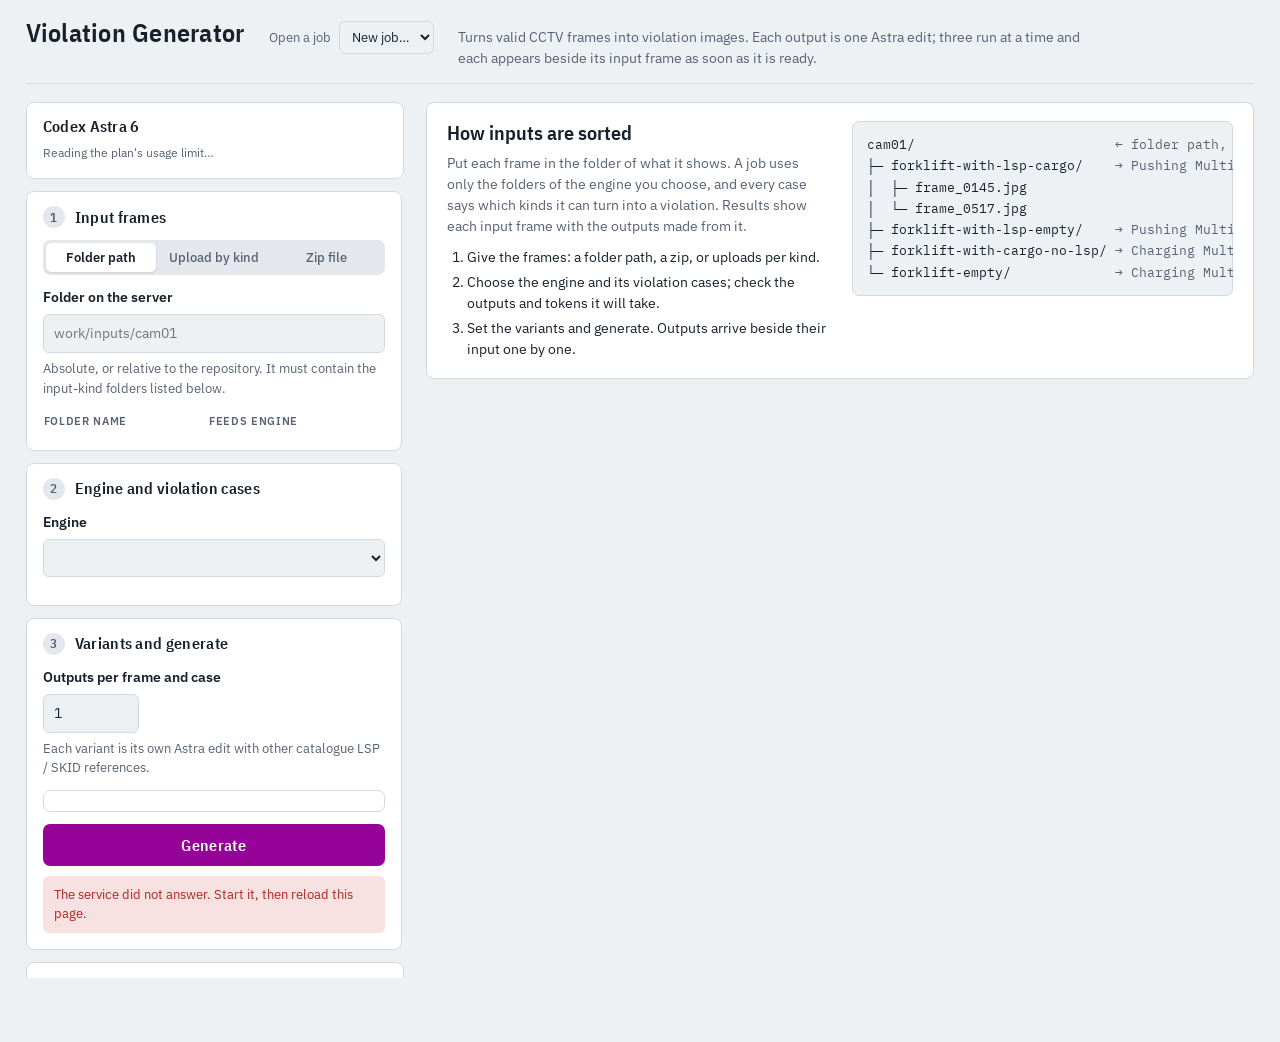
==== commit 3e38791f: "Review outputs one by one, mark good or bad, download by verdict and case A Review button opens a fu" ====
--- a/service/static/index.html
+++ b/service/static/index.html
@@ -180,6 +180,65 @@
   .meter span { height: 100%; transition: width .3s ease; }
   .meter .m-done { background: var(--ok); } .meter .m-failed { background: var(--bad); } .meter .m-running { background: var(--run); }
   .summary-row { display: flex; flex-wrap: wrap; gap: 10px 24px; justify-content: space-between; align-items: center; }
+  /* review + download controls */
+  .ctl { display: inline-flex; align-items: center; gap: 6px; padding: 3px; border: 1px solid var(--rule); border-radius: 8px; }
+  .ctl select { width: auto; padding: 5px 6px; font-size: var(--step-0); background: var(--surface); border: 0; }
+  .ctl .btn, .ctl button { white-space: nowrap; }
+  button.review { background: var(--ink); color: var(--surface); border: 1px solid var(--ink); }
+  button.review:disabled, a.btn[aria-disabled="true"] { opacity: .45; cursor: not-allowed; }
+  .rv-chip { font: 600 11px/1.7 var(--font-body); padding: 0 8px; border-radius: 99px; text-transform: uppercase;
+             letter-spacing: .05em; }
+  .rv-chip.good { background: var(--ok-soft); color: var(--ok); } .rv-chip.bad { background: var(--bad-soft); color: var(--bad); }
+  .card.rv-good { box-shadow: inset 0 0 0 2px var(--ok); } .card.rv-bad { box-shadow: inset 0 0 0 2px var(--bad); opacity: .8; }
+  .pair.excluded { opacity: .6; }
+  .pair.excluded .pair-outputs { display: none; }
+  .excluded-bar { grid-column: 1 / -1; display: flex; gap: 10px; align-items: center; padding: 10px 14px; font-size: var(--step-0);
+                  color: var(--ink-soft); }
+
+  /* the review dialog: a full-screen deck, the output large, its input frame top left */
+  dialog.reviewer { width: 100vw; height: 100vh; max-width: 100vw; max-height: 100vh; margin: 0; padding: 0; border: 0;
+                    background: #0b0f15; color: #e5e9ef; }
+  dialog.reviewer::backdrop { background: #0b0f15; }
+  .rv-wrap { height: 100%; display: grid; grid-template-rows: auto minmax(0, 1fr) auto auto; gap: 10px;
+             padding: calc(env(safe-area-inset-top, 0px) + 12px) 16px calc(env(safe-area-inset-bottom, 0px) + 14px); }
+  .rv-top { display: flex; align-items: flex-start; justify-content: space-between; gap: 12px; }
+  .rv-input { display: grid; gap: 4px; width: clamp(160px, 22vw, 340px); }
+  .rv-input span { font: 600 11px/1 var(--font-body); text-transform: uppercase; letter-spacing: .08em; color: #9aa5b4; }
+  .rv-input img { width: 100%; aspect-ratio: 16 / 9; object-fit: cover; border-radius: 6px; border: 1px solid #2d3644; cursor: zoom-in; }
+  .rv-input img.big { position: fixed; inset: 5vh 5vw; width: 90vw; height: 90vh; object-fit: contain; z-index: 5;
+                      background: #0b0f15; cursor: zoom-out; aspect-ratio: auto; }
+  .rv-head { display: flex; align-items: center; gap: 12px; margin-left: auto; }
+  .rv-pos { font: 600 var(--step-2) var(--font-display); font-variant-numeric: tabular-nums; }
+  .rv-close { background: transparent; color: #e5e9ef; border: 1px solid #2d3644; border-radius: 6px; padding: 6px 12px;
+              font: 600 var(--step-0) var(--font-body); cursor: pointer; }
+  .rv-stage { position: relative; min-height: 0; overflow: hidden; touch-action: none; user-select: none; }
+  .rv-stage img { position: absolute; inset: 0; margin: auto; width: auto; height: auto; max-width: 100%; max-height: 100%;
+                  object-fit: contain; border-radius: 8px; transition: transform .18s ease, opacity .18s ease; -webkit-user-drag: none; }
+  /* an output already reviewed shows its verdict as a frame around the image */
+  .rv-stage img.rv-good { box-shadow: 0 0 0 6px #6fd18f, 0 0 24px rgba(111, 209, 143, .45); }
+  .rv-stage img.rv-bad { box-shadow: 0 0 0 6px #ff8c8c, 0 0 24px rgba(255, 140, 140, .4); }
+  .rv-stamp { position: absolute; top: 18px; padding: 6px 16px; border: 3px solid; border-radius: 8px; font: 700 28px var(--font-display);
+              letter-spacing: .08em; opacity: 0; transform: rotate(-10deg); pointer-events: none; }
+  .rv-stamp.good { left: 24px; color: #6fd18f; } .rv-stamp.bad { right: 24px; color: #ff8c8c; transform: rotate(10deg); }
+  .rv-meta { display: flex; flex-wrap: wrap; justify-content: center; gap: 6px 14px; font-size: var(--step-1); color: #c7cfda; }
+  .rv-meta .rv-chip.none { background: #252d39; color: #9aa5b4; }
+  .rv-actions { display: flex; justify-content: center; align-items: center; gap: 12px; flex-wrap: wrap; }
+  .rv-actions button { border-radius: 99px; border: 2px solid; background: transparent; cursor: pointer; color: #e5e9ef;
+                       font: 600 var(--step-1) var(--font-body); padding: 10px 18px; min-width: 64px; }
+  .rv-actions .bad { border-color: #ff8c8c; color: #ff8c8c; } .rv-actions .good { border-color: #6fd18f; color: #6fd18f; }
+  .rv-actions .nav, .rv-actions .exclude { border-color: #2d3644; }
+  .rv-actions .exclude { color: #f0c060; border-color: #6b5a2a; }
+  .rv-actions button:focus-visible { outline: 2px solid #e5e9ef; outline-offset: 2px; }
+  .rv-keys { text-align: center; font-size: 12px; color: #7d8898; }
+  .rv-toast { position: fixed; left: 50%; bottom: calc(env(safe-area-inset-bottom, 0px) + 96px); transform: translateX(-50%);
+              background: #222a36; color: #e5e9ef; border: 1px solid #2d3644; padding: 10px 14px; border-radius: 8px;
+              font-size: var(--step-0); display: flex; gap: 12px; align-items: center; z-index: 6; }
+  .rv-toast button { background: transparent; border: 0; color: #7db4f5; font: 600 var(--step-0) var(--font-body); cursor: pointer; }
+  .rv-done { position: absolute; inset: 0; display: grid; place-items: center; text-align: center; gap: 14px; }
+  .rv-done h3 { margin: 0; font: 600 var(--step-4) var(--font-display); }
+  .rv-done .row { display: flex; gap: 10px; flex-wrap: wrap; justify-content: center; }
+  .rv-done a.btn { background: #19202a; color: #e5e9ef; border-color: #2d3644; }
+  @media (prefers-reduced-motion: reduce) { .rv-stage img { transition: none; } }
   .summary-actions { display: flex; flex-wrap: wrap; gap: 8px; align-items: center; }
   button.resume { background: var(--engine); border: 1px solid var(--engine); color: var(--on-engine);
                   padding: 8px 14px; font-size: var(--step-1); }
@@ -382,7 +441,21 @@
           <div class="summary-actions">
             <button type="button" id="resumeBtn" class="btn-quiet resume" hidden>Resume</button>
             <label class="resume-failed" id="resumeFailedWrap" hidden><input type="checkbox" id="resumeFailed"> also retry failed</label>
-            <a id="zipAll" class="btn primary" href="#" aria-disabled="true">Download all</a>
+            <span class="ctl" title="Review the outputs one by one">
+              <select id="reviewSet" aria-label="Which outputs to review">
+                <option value="all">Review all</option><option value="good">Review good</option><option value="bad">Review bad</option>
+              </select>
+              <button type="button" id="reviewBtn" class="btn-quiet review">Review</button>
+            </span>
+            <span class="ctl" title="Download the outputs as a zip">
+              <select id="dlFilter" aria-label="Which outputs to download">
+                <option value="all">All outputs</option><option value="good">Good only</option><option value="bad">Bad only</option>
+              </select>
+              <select id="dlLayout" aria-label="Zip layout">
+                <option value="flat">One folder</option><option value="by_case">Folder per case</option>
+              </select>
+              <a id="zipAll" class="btn primary" href="#" aria-disabled="true">Download</a>
+            </span>
           </div>
         </div>
         <div class="meter" aria-hidden="true"><span class="m-done"></span><span class="m-failed"></span><span class="m-running"></span></div>
@@ -401,6 +474,31 @@
   </div>
 </main>
 
+<dialog id="reviewer" class="reviewer" aria-label="Review outputs">
+  <div class="rv-wrap">
+    <div class="rv-top">
+      <div class="rv-input"><span>Input</span><img id="rvInput" alt="Input frame"></div>
+      <div class="rv-head"><span class="rv-pos" id="rvPos"></span><button type="button" class="rv-close" id="rvClose">Close (Esc)</button></div>
+    </div>
+    <div class="rv-stage" id="rvStage">
+      <img id="rvImg" alt="">
+      <span class="rv-stamp good" id="rvStampGood">GOOD</span><span class="rv-stamp bad" id="rvStampBad">BAD</span>
+      <div class="rv-done" id="rvDone" hidden></div>
+    </div>
+    <div class="rv-meta" id="rvMeta"></div>
+    <div>
+      <div class="rv-actions" id="rvActions">
+        <button type="button" class="bad" id="rvBad" title="Mark bad (←)">← Bad</button>
+        <button type="button" class="nav" id="rvPrev" title="Previous (↑)">↑</button>
+        <button type="button" class="exclude" id="rvExclude" title="Remove this input frame from the list (X)">✕ Exclude input</button>
+        <button type="button" class="nav" id="rvNext" title="Next (↓)">↓</button>
+        <button type="button" class="good" id="rvGood" title="Mark good (→)">Good →</button>
+      </div>
+      <div class="rv-keys">→ good · ← bad · ↑ ↓ move · X exclude the input · swipe the image the same ways</div>
+    </div>
+  </div>
+  <div class="rv-toast" id="rvToast" hidden></div>
+</dialog>
 <dialog id="viewer">
   <div class="viewer">
     <img alt="">
@@ -739,6 +837,7 @@
     if (msg.type === "job") { job = msg.job; renderJob(); if (job.finished) loadCodex(true); }
     else if (msg.type === "task") updateTask(msg.task);
     else if (msg.type === "tokens") { job.tokens = msg.tokens; renderTokens(); }
+    else if (msg.type === "review") { job.review = msg.review; renderSummary(); applyFilter(); }
     else if (msg.type === "error") live(msg.error, "lost");
   };
   socket.onclose = () => {
@@ -772,9 +871,11 @@
   const rows = $("#pairRows");
   rows.innerHTML = "";
   if (!job.inputs.length) rows.innerHTML = `<div class="pairs-empty">This job has no inputs.</div>`;
+  const excluded = new Set(job.excluded_inputs || []);
   for (const input of job.inputs) {
     const row = document.createElement("div");
-    row.className = "pair"; row.dataset.input = `${input.kind}/${input.name}`;
+    const key = `${input.kind}/${input.name}`;
+    row.className = `pair${excluded.has(key) ? " excluded" : ""}`; row.dataset.input = key;
     row.innerHTML = `<div class="pair-input">
         <div class="frame"><img src="${esc(input.thumb)}" alt="Input ${esc(input.name)}" loading="lazy"></div>
         <div class="in-name">${esc(input.name)}</div>
@@ -784,6 +885,13 @@
     row.querySelector(".frame img").addEventListener("click", () => view(input.url, `Input · ${input.kind}/${input.name}`, input.name));
     const outs = row.querySelector(".pair-outputs");
     job.tasks.filter((t) => t.input_kind === input.kind && t.input === input.name).forEach((t) => outs.appendChild(card(t)));
+    if (excluded.has(key)) {
+      const bar = document.createElement("div");
+      bar.className = "excluded-bar";
+      bar.innerHTML = `Excluded from review and downloads. <button type="button" class="btn-quiet">Undo</button>`;
+      bar.querySelector("button").addEventListener("click", () => setExcluded(input.kind, input.name, false));
+      row.appendChild(bar);
+    }
     rows.appendChild(row);
   }
   applyFilter();
@@ -811,7 +919,9 @@
   document.querySelector(".m-done").style.width = pct(c.done);
   document.querySelector(".m-failed").style.width = pct(c.failed + (c.interrupted || 0));
   document.querySelector(".m-running").style.width = pct(c.running);
-  $("#tally").innerHTML = [["all", "All", total], ...STATUS.map((s) => [s, LABEL[s], c[s] || 0])]
+  const rv = job.review || { good: 0, bad: 0, unreviewed: 0, outputs: 0 };
+  $("#tally").innerHTML = [["all", "All", total], ...STATUS.map((s) => [s, LABEL[s], c[s] || 0]),
+                           ["rv-good", "Good", rv.good], ["rv-bad", "Bad", rv.bad], ["rv-none", "Unreviewed", rv.unreviewed]]
     .filter(([s, , n]) => s === "all" || n > 0)
     .map(([s, label, n]) => `<button type="button" class="filter" data-filter="${s}" aria-pressed="${filter === s}">${label} ${fmt(n)}</button>`).join("");
   document.querySelectorAll(".filter").forEach((b) => b.addEventListener("click", () => { filter = b.dataset.filter; renderSummary(); applyFilter(); }));
@@ -823,11 +933,16 @@
   $("#resumeFailedWrap").hidden = !(canResume && c.failed > 0);
   $("#resumeBtn").textContent = left ? `Resume ${fmt(left)} output${left === 1 ? "" : "s"}` : "Resume";
   $("#resumeBtn").disabled = !left;
-  const zip = $("#zipAll"), ready = job.finished && c.done > 0;
-  zip.setAttribute("aria-disabled", String(!ready));
-  zip.href = ready ? `/api/jobs/${job.id}/download.zip` : "#";
-  zip.textContent = job.finished ? `Download all ${fmt(c.done)} (.zip)` : "Download all when finished";
+  // download: all / good / bad outputs (never those of excluded inputs), in one folder or one folder per case
+  const which = $("#dlFilter").value, count = which === "good" ? rv.good : which === "bad" ? rv.bad : rv.outputs;
+  const zip = $("#zipAll");
+  zip.setAttribute("aria-disabled", String(!count));
+  zip.href = count ? `/api/jobs/${job.id}/download.zip?filter=${which}&layout=${$("#dlLayout").value}` : "#";
+  zip.textContent = count ? `Download ${fmt(count)} (.zip)` : (which === "all" ? "Nothing to download yet" : `No ${which} outputs yet`);
   zip.classList.toggle("primary", !canResume);      // while outputs are left to make, Resume is the main action
+  const set = $("#reviewSet").value, queueSize = reviewQueue(set).length;
+  $("#reviewBtn").disabled = !queueSize;
+  $("#reviewBtn").textContent = queueSize ? `Review ${fmt(queueSize)}` : "Review";
   const notes = $("#notes");
   notes.hidden = !(job.notes && job.notes.length);
   notes.innerHTML = (job.notes || []).map((n) => `<li>${esc(n)}</li>`).join("");
@@ -855,13 +970,158 @@
 }
 $("#resumeBtn").addEventListener("click", () => resumeJob(false));
 $("#resumeFailed").addEventListener("change", () => job && renderSummary());
+// ---------- review ----------
+function isExcluded(t) { return (job.excluded_inputs || []).includes(`${t.input_kind}/${t.input}`); }
+function reviewQueue(set) {
+  const done = job.tasks.filter((t) => t.status === "done" && !isExcluded(t));
+  if (set === "good") return done.filter((t) => t.review === "good");
+  if (set === "bad") return done.filter((t) => t.review === "bad");
+  return [...done.filter((t) => !t.review), ...done.filter((t) => t.review)];   // unreviewed first
+}
+let deck = null;     // { queue: [task ids], at, set }
+function inputOf(t) { return job.inputs.find((i) => i.kind === t.input_kind && i.name === t.input); }
+function taskById(id) { return job.tasks.find((t) => t.id === id); }
+function openReview() {
+  const set = $("#reviewSet").value, queue = reviewQueue(set).map((t) => t.id);
+  if (!queue.length) return;
+  deck = { queue, at: 0, set };
+  $("#reviewer").showModal();
+  showCard();
+}
+function showCard() {
+  const done = deck.at >= deck.queue.length;
+  $("#rvDone").hidden = !done; $("#rvImg").hidden = done; $("#rvActions").hidden = done;
+  ["rvStampGood", "rvStampBad"].forEach((id) => $(`#${id}`).style.opacity = 0);
+  if (done) { showDone(); return; }
+  const t = taskById(deck.queue[deck.at]), input = inputOf(t);
+  const img = $("#rvImg");
+  img.style.transform = ""; img.style.opacity = 1;
+  img.classList.toggle("rv-good", t.review === "good");
+  img.classList.toggle("rv-bad", t.review === "bad");
+  img.src = t.url; img.alt = `${t.case_title} from ${t.input}`;
+  $("#rvInput").src = input ? input.thumb : ""; $("#rvInput").classList.remove("big");
+  $("#rvPos").textContent = `${fmt(deck.at + 1)} / ${fmt(deck.queue.length)}`;
+  const chip = t.review ? `<span class="rv-chip ${t.review}">${t.review}</span>` : `<span class="rv-chip none">unreviewed</span>`;
+  $("#rvMeta").innerHTML = `<strong>${esc(t.case_title)}</strong><span class="mono">v${t.variant}${t.rebuild_round ? ` · rebuild ${t.rebuild_round}` : ""}</span>
+    <span class="mono">${esc(t.input_kind)}/${esc(t.input)}</span>${chip}${t.note ? `<span>Request: ${esc(t.note)}</span>` : ""}`;
+  const next = taskById(deck.queue[deck.at + 1]);
+  if (next) new Image().src = next.url;                // preload the next output
+}
+function showDone() {
+  const rv = job.review || {};
+  $("#rvPos").textContent = "";
+  $("#rvMeta").innerHTML = "";
+  const link = (which, label, n) => n ? `<a class="btn" href="/api/jobs/${job.id}/download.zip?filter=${which}&layout=${$("#dlLayout").value}">${label} (${fmt(n)})</a>` : "";
+  $("#rvDone").innerHTML = `<div><h3>Reviewed ${fmt(deck.queue.length)}</h3>
+    <p>Good ${fmt(rv.good || 0)} · Bad ${fmt(rv.bad || 0)} · Unreviewed ${fmt(rv.unreviewed || 0)} in this job</p>
+    <div class="row">${link("good", "Download good", rv.good)}${link("bad", "Download bad", rv.bad)}${link("all", "Download all", rv.outputs)}
+      <button type="button" class="rv-close" id="rvRestart">Review again</button></div></div>`;
+  $("#rvRestart").addEventListener("click", () => { closeReview(); openReview(); });
+}
+function closeReview() { if ($("#reviewer").open) $("#reviewer").close(); deck = null; renderJob(); }
+function toast(html, ms = 5000) {
+  const el = $("#rvToast"); el.innerHTML = html; el.hidden = false;
+  clearTimeout(toast.timer); toast.timer = setTimeout(() => el.hidden = true, ms);
+  return el;
+}
+async function mark(verdict) {
+  if (!deck || deck.at >= deck.queue.length) return;
+  const t = taskById(deck.queue[deck.at]), before = t.review;
+  t.review = verdict;                                   // optimistic: the next card shows at once
+  const img = $("#rvImg");
+  img.style.transform = `translateX(${verdict === "good" ? 60 : -60}vw) rotate(${verdict === "good" ? 18 : -18}deg)`; img.style.opacity = 0;
+  $(`#${verdict === "good" ? "rvStampGood" : "rvStampBad"}`).style.opacity = 1;
+  setTimeout(() => { deck.at++; showCard(); }, matchMedia("(prefers-reduced-motion: reduce)").matches ? 0 : 180);
+  const data = new FormData(); data.append("verdict", verdict);
+  try {
+    const res = await fetch(`/api/jobs/${job.id}/tasks/${t.id}/review`, { method: "POST", body: data });
+    const body = await res.json().catch(() => ({}));
+    if (!res.ok) throw new Error(detail(body) || `The service answered ${res.status}.`);
+    job.review = body.review;
+  } catch (ex) {
+    if (before) t.review = before; else delete t.review;
+    toast(`Not saved: ${esc(String(ex.message || ex))}`);
+  }
+}
+function move(step) {
+  if (!deck) return;
+  deck.at = Math.max(0, Math.min(deck.queue.length - (step > 0 ? 0 : 1), deck.at + step));
+  showCard();
+}
+async function setExcluded(kind, name, excluded) {
+  const data = new FormData(); data.append("excluded", excluded ? "1" : "0");
+  const res = await fetch(`/api/jobs/${job.id}/inputs/${encodeURIComponent(kind)}/${encodeURIComponent(name)}/exclude`, { method: "POST", body: data });
+  const body = await res.json().catch(() => ({}));
+  if (!res.ok) throw new Error(detail(body) || `The service answered ${res.status}.`);
+  job.excluded_inputs = body.excluded_inputs; job.review = body.review;
+  if (!deck) { renderJob(); }
+}
+async function excludeCurrent() {
+  if (!deck || deck.at >= deck.queue.length) return;
+  const t = taskById(deck.queue[deck.at]), kind = t.input_kind, name = t.input;
+  const removed = deck.queue.map((id, i) => [id, i]).filter(([id]) => { const x = taskById(id); return x.input_kind === kind && x.input === name; });
+  try { await setExcluded(kind, name, true); } catch (ex) { toast(`Not excluded: ${esc(String(ex.message || ex))}`); return; }
+  const at = deck.at;
+  deck.queue = deck.queue.filter((id) => !removed.some(([r]) => r === id));
+  deck.at = Math.min(at - removed.filter(([, i]) => i < at).length, deck.queue.length);
+  showCard();
+  const el = toast(`Excluded ${esc(name)} (${plural(removed.length, "output")}). <button type="button">Undo</button>`, 7000);
+  el.querySelector("button").addEventListener("click", async () => {
+    try { await setExcluded(kind, name, false); } catch (ex) { toast(`Undo failed: ${esc(String(ex.message || ex))}`); return; }
+    const ids = removed.map(([id]) => id);
+    deck.queue.splice(deck.at, 0, ...ids);
+    el.hidden = true; showCard();
+  });
+}
+$("#reviewBtn").addEventListener("click", openReview);
+$("#reviewSet").addEventListener("change", () => job && renderSummary());
+$("#dlFilter").addEventListener("change", () => job && renderSummary());
+$("#dlLayout").addEventListener("change", () => job && renderSummary());
+$("#rvClose").addEventListener("click", closeReview);
+$("#reviewer").addEventListener("close", () => { if (deck) { deck = null; renderJob(); } });
+$("#rvGood").addEventListener("click", () => mark("good"));
+$("#rvBad").addEventListener("click", () => mark("bad"));
+$("#rvNext").addEventListener("click", () => move(1));
+$("#rvPrev").addEventListener("click", () => move(-1));
+$("#rvExclude").addEventListener("click", excludeCurrent);
+$("#rvInput").addEventListener("click", (e) => e.target.classList.toggle("big"));
+document.addEventListener("keydown", (e) => {
+  if (!deck || !$("#reviewer").open || (e.target.closest && e.target.closest("input, textarea, select"))) return;
+  const act = { ArrowRight: () => mark("good"), ArrowLeft: () => mark("bad"), ArrowDown: () => move(1),
+                ArrowUp: () => move(-1), x: excludeCurrent, X: excludeCurrent, Delete: excludeCurrent }[e.key];
+  if (act) { e.preventDefault(); act(); }
+});
+// swipe / drag the image: right = good, left = bad, up / down = previous / next
+(() => {
+  const stage = $("#rvStage"), img = $("#rvImg");
+  let start = null;
+  stage.addEventListener("pointerdown", (e) => { if (!deck || deck.at >= deck.queue.length) return; start = { x: e.clientX, y: e.clientY }; stage.setPointerCapture(e.pointerId); img.style.transition = "none"; });
+  stage.addEventListener("pointermove", (e) => {
+    if (!start) return;
+    const dx = e.clientX - start.x, dy = e.clientY - start.y;
+    img.style.transform = Math.abs(dx) > Math.abs(dy) ? `translateX(${dx}px) rotate(${dx / 25}deg)` : `translateY(${dy}px)`;
+    $("#rvStampGood").style.opacity = Math.max(0, Math.min(1, dx / 120));
+    $("#rvStampBad").style.opacity = Math.max(0, Math.min(1, -dx / 120));
+  });
+  const end = (e) => {
+    if (!start) return;
+    const dx = e.clientX - start.x, dy = e.clientY - start.y;
+    start = null; img.style.transition = "";
+    if (Math.abs(dx) > 90 && Math.abs(dx) > Math.abs(dy)) mark(dx > 0 ? "good" : "bad");
+    else if (Math.abs(dy) > 90) move(dy > 0 ? 1 : -1);
+    else { img.style.transform = ""; $("#rvStampGood").style.opacity = 0; $("#rvStampBad").style.opacity = 0; }
+  };
+  stage.addEventListener("pointerup", end);
+  stage.addEventListener("pointercancel", end);
+})();
+
 function applyFilter() {
   document.querySelectorAll(".card").forEach((el) => el.hidden = filter !== "all" && !el.classList.contains(filter));
   document.querySelectorAll(".pair").forEach((row) => row.hidden = filter !== "all" && !row.querySelector(`.card.${filter}`));
 }
 function card(t) {
   const el = document.createElement("article");
-  el.className = `card ${t.status}`; el.id = `card-${t.id}`;
+  el.className = `card ${t.status} ${t.status === "done" ? (t.review ? `rv-${t.review}` : "rv-none") : ""}`; el.id = `card-${t.id}`;
   const shot = t.status === "done" ? `<img src="${esc(t.thumb || t.url)}" alt="${esc(t.case_title)} from ${esc(t.input)}" loading="lazy">`
     : t.status === "running" ? `<div class="spin" role="img" aria-label="Running"></div>`
     : t.status === "queued" ? "Waiting for a free thread" : "No output";
@@ -870,6 +1130,7 @@
       ${t.note ? `<div class="rebuild-note"><b>Request:</b> ${esc(t.note)}</div>` : ""}
       ${t.status === "failed" || t.status === "interrupted" ? `<div class="card-error">${esc(t.error || "No output")}</div>` : ""}</div>
     <div class="card-foot"><span class="chip ${t.status}">${LABEL[t.status]}${t.seconds ? ` · ${t.seconds} s` : ""}</span>
+      ${t.review ? `<span class="rv-chip ${t.review}">${t.review}</span>` : ""}
       ${typeof t.tokens === "number" ? `<span class="tok">${fmt(t.tokens)} tokens</span>` : ""}
       ${["done", "failed", "interrupted"].includes(t.status) ? `<button type="button" class="btn-quiet" data-rebuild>Rebuild</button>` : ""}
       ${t.status === "done" ? `<a class="btn" href="${esc(t.url)}" download="${esc(t.output_name)}">Download</a>` : ""}</div>`;
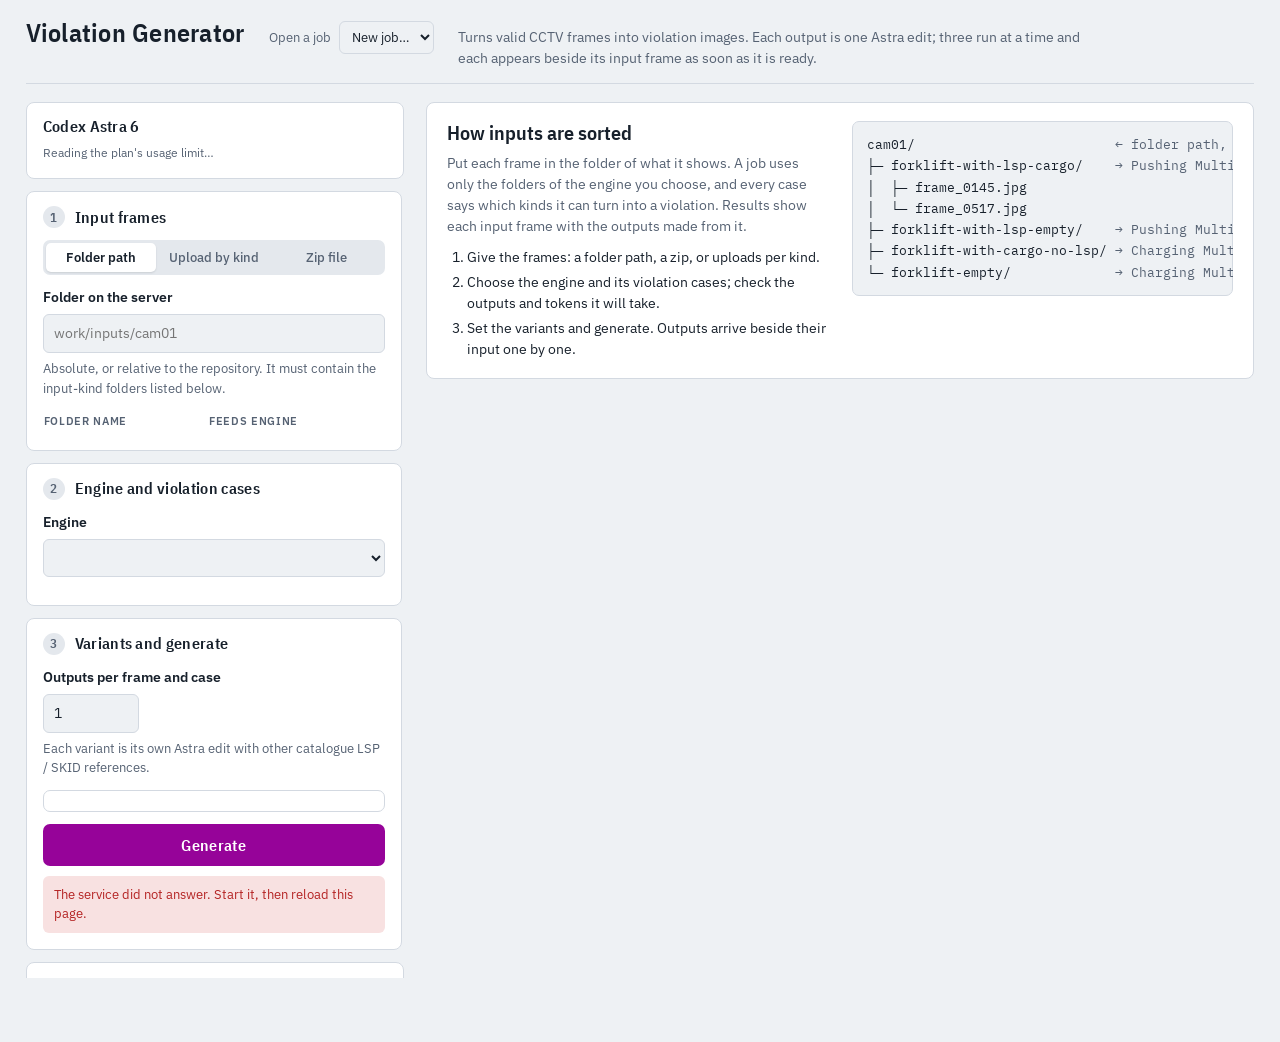
==== commit de8ff727: "feat: floor-opening engine, batch rebuild, RTSP frame grabber - floor-opening engine with floor-clos" ====
--- a/service/static/index.html
+++ b/service/static/index.html
@@ -312,6 +312,25 @@
   .rebuild-form .err { color: var(--bad); font-size: 12px; }
   .rebuild-form button.go-small { border: 0; border-radius: 6px; padding: 6px 12px; cursor: pointer;
                                   background: var(--engine); color: var(--on-engine); font: 600 var(--step-0) var(--font-body); }
+  /* choosing outputs to rebuild together: a box on each card, a bar with the shared request at the bottom */
+  .shot { position: relative; }
+  .pick { position: absolute; top: 6px; left: 6px; display: grid; place-items: center; width: 30px; height: 30px;
+          border-radius: 6px; background: rgba(11, 15, 21, .55); cursor: pointer; }
+  .pick input { width: 17px; height: 17px; margin: 0; cursor: pointer; accent-color: var(--engine); }
+  .card.picked { box-shadow: 0 0 0 2px var(--engine); }
+  .pick-bar { position: fixed; left: 50%; bottom: calc(env(safe-area-inset-bottom, 0px) + 14px); transform: translateX(-50%);
+              width: min(760px, calc(100vw - 32px)); z-index: 4; display: grid; gap: 8px; padding: 12px 14px;
+              background: var(--surface); border: 1px solid var(--rule); border-top: 3px solid var(--engine);
+              border-radius: var(--radius); box-shadow: 0 10px 30px rgba(0, 0, 0, .18); }
+  .pick-bar .row { display: flex; gap: 6px; align-items: center; flex-wrap: wrap; }
+  .pick-bar .count { font-weight: 600; margin-right: auto; font-variant-numeric: tabular-nums; }
+  .pick-bar textarea { width: 100%; min-height: 56px; resize: vertical; padding: 7px 9px; font: inherit; font-size: var(--step-0);
+                       color: var(--ink); background: var(--ground); border: 1px solid var(--rule); border-radius: 6px; }
+  .pick-bar .err { color: var(--bad); font-size: 12px; }
+  .pick-bar button.go-small { border: 0; border-radius: 6px; padding: 7px 14px; cursor: pointer;
+                              background: var(--engine); color: var(--on-engine); font: 600 var(--step-0) var(--font-body); }
+  .pick-bar button:disabled { opacity: .5; cursor: not-allowed; }
+  .pairs.picking { padding-bottom: 190px; }
   .tok { font-size: 12px; color: var(--ink-soft); font-variant-numeric: tabular-nums; }
   .spin { width: 22px; height: 22px; border-radius: 50%; border: 3px solid var(--rule); border-top-color: var(--run);
           animation: spin 1s linear infinite; }
@@ -443,10 +462,12 @@
             <label class="resume-failed" id="resumeFailedWrap" hidden><input type="checkbox" id="resumeFailed"> also retry failed</label>
             <span class="ctl" title="Review the outputs one by one">
               <select id="reviewSet" aria-label="Which outputs to review">
-                <option value="all">Review all</option><option value="good">Review good</option><option value="bad">Review bad</option>
+                <option value="all">Review all</option><option value="unreviewed">Review unreviewed</option>
+                <option value="good">Review good</option><option value="bad">Review bad</option>
               </select>
               <button type="button" id="reviewBtn" class="btn-quiet review">Review</button>
             </span>
+            <button type="button" id="pickShown" class="btn-quiet" title="Choose every output shown by the filter below, to rebuild them with one request">Select shown</button>
             <span class="ctl" title="Download the outputs as a zip">
               <select id="dlFilter" aria-label="Which outputs to download">
                 <option value="all">All outputs</option><option value="good">Good only</option><option value="bad">Bad only</option>
@@ -470,6 +491,16 @@
         <div class="pairs-head"><div>Input frame</div><div>Outputs made from it</div></div>
         <div id="pairRows"></div>
       </div>
+      <form class="pick-bar" id="pickBar" autocomplete="off" novalidate hidden aria-label="Rebuild the chosen outputs">
+        <div class="row"><span class="count" id="pickCount"></span>
+          <button type="button" class="btn-quiet" id="pickClear">Clear</button></div>
+        <label class="field" for="pickNote" style="margin:0">One request for all of them: what should change?</label>
+        <textarea id="pickNote" maxlength="1000" placeholder="e.g. the new LSP must touch the loaded one with no gap, same size and thickness"></textarea>
+        <div class="err" id="pickErr" hidden></div>
+        <div class="row" style="justify-content:flex-end">
+          <button type="button" class="btn-quiet" id="pickForce" hidden>Run anyway</button>
+          <button type="submit" class="go-small" id="pickGo">Rebuild</button></div>
+      </form>
     </section>
   </div>
 </main>
@@ -518,6 +549,7 @@
 const plural = (n, word) => `${fmt(n)} ${word}${n === 1 ? "" : "s"}`;
 let kinds = [], engines = [], perOutput = null, mode = "folder", uploads = {}, zipFile = null;
 let job = null, socket = null, closedByUs = false, filter = "all", checkTimer = null, checkSeq = 0;
+let picked = new Set();     // ids of the outputs chosen to rebuild together
 let codex = null, fit = null, plannedOutputs = null;
 
 // ---------- Codex plan usage ----------
@@ -688,9 +720,9 @@
   const rows = [];
   if (frames !== null) rows.push(["Frames used", fmt(frames)]);
   rows.push(["Outputs (Astra edits)", outputs === null ? "–" : fmt(outputs)]);
-  if (tokens) rows.push(["Estimated tokens", `~${kTok(tokens.median)} (${kTok(tokens.low)}–${kTok(tokens.high)})`]);
+  if (tokens) rows.push(["Estimated input tokens", `~${kTok(tokens.median)} (${kTok(tokens.low)}–${kTok(tokens.high)})`]);
   $("#plan").innerHTML = rows.map(([a, b]) => `<div class="plan-row"><span>${a}</span><strong>${b}</strong></div>`).join("")
-    + `<div class="hint">${perOutput ? `About ${kTok(perOutput.median)} tokens per output (${perOutput.samples} ${perOutput.basis}); the Codex count for the Astra session, imagegen's own cost not included.` : ""}${extra}</div>`;
+    + `<div class="hint">${perOutput ? `About ${kTok(perOutput.median)} input tokens per output (${perOutput.samples} ${perOutput.basis}); Codex input usage, including legacy input-only readings. Imagegen usage is not included.` : ""}${extra}</div>`;
 }
 
 function refresh() {
@@ -787,7 +819,7 @@
       const state = j.finished ? `${fmt(j.counts.done)}/${fmt(j.total)} done` : `${fmt(j.counts.done + j.counts.failed)}/${fmt(j.total)} made`;
       return `<a href="#job=${esc(j.id)}" data-job="${esc(j.id)}" aria-current="${job && job.id === j.id}">
         <span class="h-id">${esc(j.id)}</span><span class="h-state">${state}</span>
-        <span class="h-meta">${esc(j.engine_name)} · ${plural(j.inputs, "frame")} · ${kTok(j.tokens_used)} tokens · ${esc(when)}</span></a>`;
+        <span class="h-meta">${esc(j.engine_name)} · ${plural(j.inputs, "frame")} · ${tokenBreakdown(j.token_usage)} · ${esc(when)}</span></a>`;
     }).join("") : `<div class="help">No jobs yet.</div>`;
     document.querySelectorAll("#history a").forEach((a) => a.addEventListener("click", async (e) => {
       e.preventDefault();
@@ -806,7 +838,7 @@
 }
 function closeJob() {
   if (socket) { closedByUs = true; socket.close(); socket = null; }
-  job = null;
+  job = null; picked = new Set(); $("#pickBar").hidden = true;
   try { history.replaceState(null, "", location.pathname); } catch (_) {}
   $("#start").hidden = false; $("#summary").hidden = true; $("#pairs").hidden = true;
   loadHistory();
@@ -819,6 +851,7 @@
 
 // ---------- job ----------
 function openJob(state) {
+  if (!job || job.id !== state.id) picked = new Set();
   job = state; filter = "all";
   try { if (location.hash !== `#job=${job.id}`) history.pushState(null, "", `#job=${job.id}`); } catch (_) {}
   const pick = $("#jobPick"); if (pick) pick.value = job.id;
@@ -900,12 +933,18 @@
   const tasks = job.tasks.filter((t) => t.input_kind === kind && t.input === name);
   return `${tasks.filter((t) => t.status === "done").length} of ${plural(tasks.length, "output")} ready`;
 }
+function tokenBreakdown(u) {
+  if (!u) return "Usage unknown";
+  const n = (v) => typeof v === "number" ? fmt(v) : "unknown";
+  return `Input ${n(u.input_tokens)} · Cached input ${n(u.cached_input_tokens)} · Output ${n(u.output_tokens)} · ${u.complete ? "Total" : "Known total (partial)"} ${n(u.known_total_tokens)}`;
+}
 function renderTokens() {
   const t = job.tokens || {};
-  const parts = [`<span>Tokens used <b>${fmt(t.used)}</b></span>`];
-  if (t.outputs_counted) parts.push(`<span>Per output <b>${fmt(Math.round(t.used / t.outputs_counted))}</b></span>`);
-  if (!job.finished && t.estimate_left) parts.push(`<span>Still to use <b>~${kTok(t.estimate_left.median)}</b></span>`);
-  if (t.estimate_total) parts.push(`<span title="${fmt(job.total)} outputs × the median tokens per output recorded so far">Estimate for ${fmt(job.total)} outputs <b>~${kTok(t.estimate_total.median)}</b></span>`);
+  const parts = [`<span>${tokenBreakdown(t)}</span>`];
+  if (t.legacy_attempts) parts.push(`<span>${fmt(t.legacy_attempts)} legacy runs: input only; output unknown</span>`);
+  if (t.unknown_attempts) parts.push(`<span>${fmt(t.unknown_attempts)} runs with unknown usage</span>`);
+  if (!job.finished && t.estimate_left) parts.push(`<span>Estimated input remaining <b>~${kTok(t.estimate_left.median)}</b></span>`);
+  if (t.estimate_total) parts.push(`<span>Estimated input for ${fmt(job.total)} outputs <b>~${kTok(t.estimate_total.median)}</b></span>`);
   $("#tokens").innerHTML = parts.join("");
 }
 function renderSummary() {
@@ -943,6 +982,7 @@
   const set = $("#reviewSet").value, queueSize = reviewQueue(set).length;
   $("#reviewBtn").disabled = !queueSize;
   $("#reviewBtn").textContent = queueSize ? `Review ${fmt(queueSize)}` : "Review";
+  renderPickBar();
   const notes = $("#notes");
   notes.hidden = !(job.notes && job.notes.length);
   notes.innerHTML = (job.notes || []).map((n) => `<li>${esc(n)}</li>`).join("");
@@ -976,6 +1016,7 @@
   const done = job.tasks.filter((t) => t.status === "done" && !isExcluded(t));
   if (set === "good") return done.filter((t) => t.review === "good");
   if (set === "bad") return done.filter((t) => t.review === "bad");
+  if (set === "unreviewed") return done.filter((t) => !t.review);           // e.g. the outputs of a rebuild
   return [...done.filter((t) => !t.review), ...done.filter((t) => t.review)];   // unreviewed first
 }
 let deck = null;     // { queue: [task ids], at, set }
@@ -1121,21 +1162,26 @@
 }
 function card(t) {
   const el = document.createElement("article");
-  el.className = `card ${t.status} ${t.status === "done" ? (t.review ? `rv-${t.review}` : "rv-none") : ""}`; el.id = `card-${t.id}`;
+  el.className = ["card", ...cardClasses(t), picked.has(t.id) ? "picked" : ""].filter(Boolean).join(" ");
+  el.id = `card-${t.id}`;
   const shot = t.status === "done" ? `<img src="${esc(t.thumb || t.url)}" alt="${esc(t.case_title)} from ${esc(t.input)}" loading="lazy">`
     : t.status === "running" ? `<div class="spin" role="img" aria-label="Running"></div>`
     : t.status === "queued" ? "Waiting for a free thread" : "No output";
-  el.innerHTML = `<div class="shot">${shot}</div>
+  const pick = canRebuild(t) ? `<label class="pick" title="Choose for a rebuild with one request"><input type="checkbox" data-pick
+    aria-label="Choose ${esc(t.case_title)} v${t.variant} from ${esc(t.input)}" ${picked.has(t.id) ? "checked" : ""}></label>` : "";
+  el.innerHTML = `<div class="shot">${shot}${pick}</div>
     <div class="card-body"><div class="card-title">${esc(t.case_title)} <span class="mono">v${t.variant}${t.rebuild_round ? ` · rebuild ${t.rebuild_round}` : ""}</span></div>
       ${t.note ? `<div class="rebuild-note"><b>Request:</b> ${esc(t.note)}</div>` : ""}
       ${t.status === "failed" || t.status === "interrupted" ? `<div class="card-error">${esc(t.error || "No output")}</div>` : ""}</div>
     <div class="card-foot"><span class="chip ${t.status}">${LABEL[t.status]}${t.seconds ? ` · ${t.seconds} s` : ""}</span>
       ${t.review ? `<span class="rv-chip ${t.review}">${t.review}</span>` : ""}
-      ${typeof t.tokens === "number" ? `<span class="tok">${fmt(t.tokens)} tokens</span>` : ""}
-      ${["done", "failed", "interrupted"].includes(t.status) ? `<button type="button" class="btn-quiet" data-rebuild>Rebuild</button>` : ""}
+      ${t.token_usage ? `<span class="tok">${tokenBreakdown(t.token_usage)}</span>` : ""}
+      ${canRebuild(t) ? `<button type="button" class="btn-quiet" data-rebuild>Rebuild</button>` : ""}
       ${t.status === "done" ? `<a class="btn" href="${esc(t.url)}" download="${esc(t.output_name)}">Download</a>` : ""}</div>`;
   const rb = el.querySelector("[data-rebuild]");
   if (rb) rb.addEventListener("click", () => openRebuild(el, t));
+  const box = el.querySelector("[data-pick]");
+  if (box) box.addEventListener("change", () => setPicked([t.id], box.checked));
   const img = el.querySelector("img");
   if (img) img.addEventListener("click", () => view(t.url, `${t.case_title} v${t.variant} · ${t.input_kind}/${t.input}`, t.output_name));
   return el;
@@ -1177,6 +1223,63 @@
   force.addEventListener("click", () => send(true));
   form.querySelector("[data-cancel]").addEventListener("click", () => form.remove());
 }
+// rebuild many: choose outputs (a box on each card, or every output the filter shows), write one request, rebuild them all
+function canRebuild(t) { return ["done", "failed", "interrupted"].includes(t.status); }
+function setPicked(ids, on) {
+  ids.forEach((id) => on ? picked.add(id) : picked.delete(id));
+  ids.forEach((id) => {
+    const el = document.getElementById(`card-${id}`);
+    if (!el) return;
+    el.classList.toggle("picked", on);
+    const box = el.querySelector("[data-pick]"); if (box) box.checked = on;
+  });
+  renderPickBar();
+}
+function shownRebuildable() {
+  return job.tasks.filter((t) => canRebuild(t) && (filter === "all" || cardClasses(t).includes(filter)));
+}
+function cardClasses(t) { return [t.status, t.status === "done" ? (t.review ? `rv-${t.review}` : "rv-none") : ""]; }
+function renderPickBar() {
+  if (!job) return;
+  picked = new Set([...picked].filter((id) => { const t = taskById(id); return t && canRebuild(t); }));
+  const n = picked.size, shown = shownRebuildable();
+  $("#pickShown").disabled = !shown.length || shown.every((t) => picked.has(t.id));
+  $("#pickShown").textContent = shown.length ? `Select ${fmt(shown.length)} shown` : "Select shown";
+  $("#pickBar").hidden = !n;
+  $("#pairs").classList.toggle("picking", n > 0);
+  $("#pickCount").textContent = `${plural(n, "output")} chosen`;
+  $("#pickGo").textContent = n ? `Rebuild ${plural(n, "output")}` : "Rebuild";
+}
+async function rebuildPicked(forced) {
+  const note = $("#pickNote").value.trim(), err = $("#pickErr"), ids = [...picked];
+  err.hidden = true; $("#pickForce").hidden = true;
+  if (!ids.length) return;
+  if (!note) { err.textContent = "Write what to change in these images."; err.hidden = false; $("#pickNote").focus(); return; }
+  const data = new FormData();
+  ids.forEach((id) => data.append("task", id));
+  data.append("note", note);
+  if (forced) data.append("force", "1");
+  $("#pickBar").querySelectorAll("button").forEach((b) => b.disabled = true);
+  try {
+    const res = await fetch(`/api/jobs/${job.id}/rebuild`, { method: "POST", body: data });
+    const body = await res.json().catch(() => ({}));
+    if (res.status === 409 && body.detail && body.detail.codex) {
+      err.textContent = body.detail.message; err.hidden = false; $("#pickForce").hidden = false; return;
+    }
+    if (!res.ok) throw new Error(detail(body) || `The service answered ${res.status}.`);
+    picked = new Set(); $("#pickNote").value = "";
+    $("#reviewSet").value = "unreviewed";            // the rebuilt outputs join the unreviewed ones
+    job = body.job; renderJob(); loadCodex();
+  } catch (ex) {
+    err.textContent = String(ex.message || ex); err.hidden = false;
+  } finally { $("#pickBar").querySelectorAll("button").forEach((b) => b.disabled = false); renderPickBar(); }
+}
+$("#pickShown").addEventListener("click", () => setPicked(shownRebuildable().map((t) => t.id), true));
+$("#pickClear").addEventListener("click", () => setPicked([...picked], false));
+$("#pickBar").addEventListener("submit", (e) => { e.preventDefault(); rebuildPicked(false); });
+$("#pickForce").addEventListener("click", () => rebuildPicked(true));
+$("#pickNote").addEventListener("input", () => { $("#pickErr").hidden = true; });
+
 function view(url, caption, name) {
   $("#viewer img").src = url; $("#viewer img").alt = caption;
   $("#viewerCap").textContent = caption;
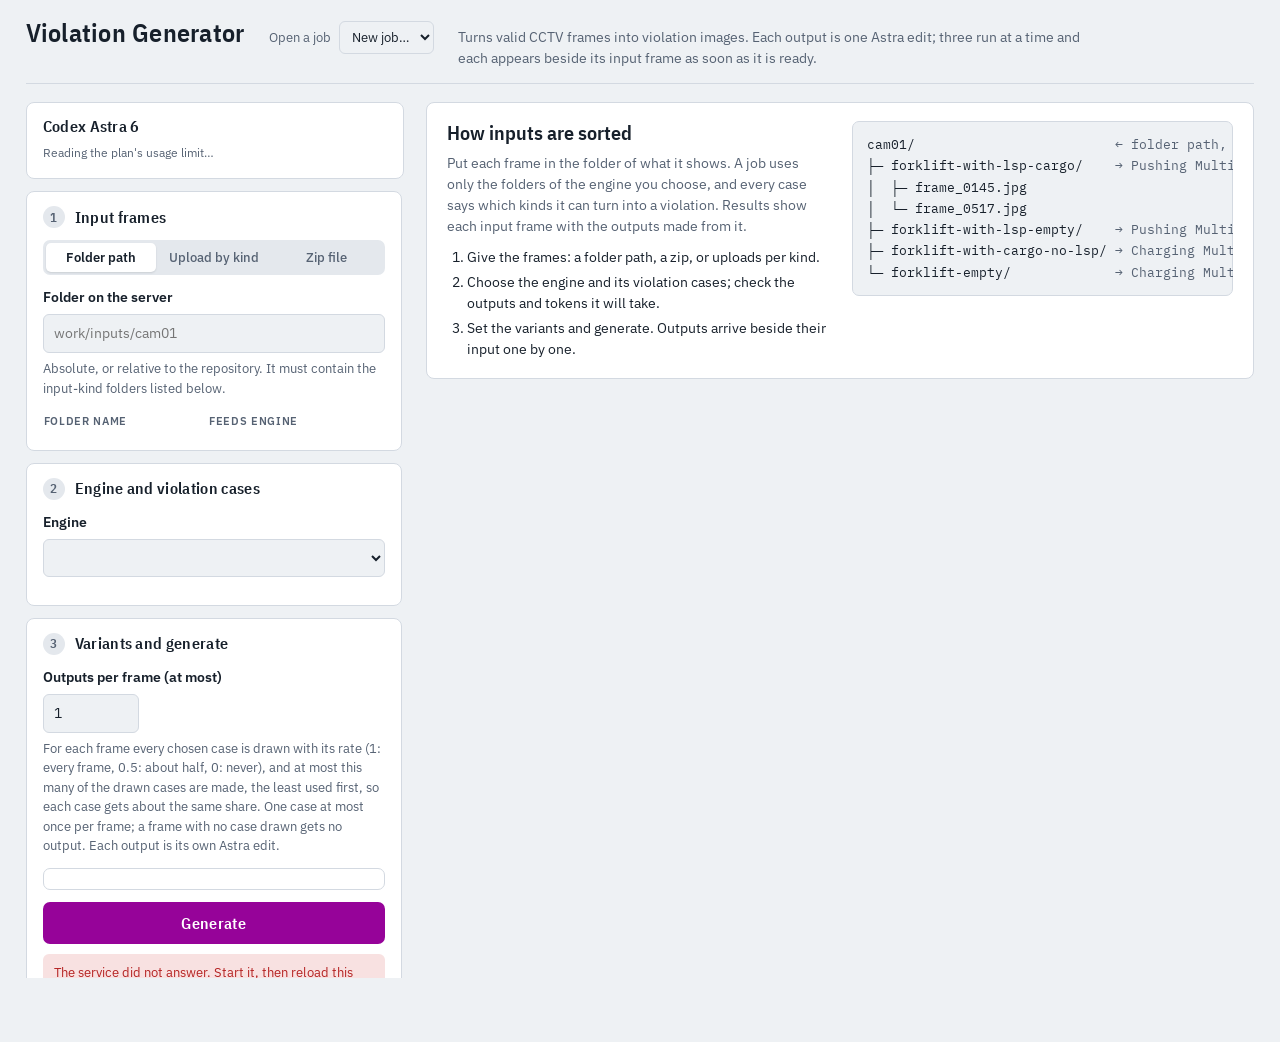
==== commit 6a44d766: "feat: case filter, cancel, delete outputs, per-case rates; Codex limit warns only - outputs view: fi" ====
--- a/service/static/index.html
+++ b/service/static/index.html
@@ -125,6 +125,8 @@
   .case input { margin: 3px 0 0; accent-color: var(--engine); }
   .case-title { font-weight: 600; }
   .case-meta { grid-column: 2; color: var(--ink-soft); font-size: var(--step-0); }
+  .case-rate { grid-column: 2; display: flex; align-items: center; gap: 6px; color: var(--ink-soft); font-size: var(--step-0); }
+  .case-rate input { width: 72px; padding: 3px 6px; margin: 0; }
   .tag { display: inline-block; font: 600 11px/1.6 var(--font-body); padding: 0 7px; border-radius: 99px; margin-left: 6px;
          background: var(--warn-soft); color: var(--warn); vertical-align: 1px; }
   .none { color: var(--ink-soft); font-style: italic; margin-top: 12px; }
@@ -179,6 +181,7 @@
   .meter { height: 6px; border-radius: 99px; background: var(--sunken); overflow: hidden; display: flex; margin: 12px 0 10px; }
   .meter span { height: 100%; transition: width .3s ease; }
   .meter .m-done { background: var(--ok); } .meter .m-failed { background: var(--bad); } .meter .m-running { background: var(--run); }
+  .filters { display: flex; flex-wrap: wrap; gap: 6px 10px; align-items: center; }
   .summary-row { display: flex; flex-wrap: wrap; gap: 10px 24px; justify-content: space-between; align-items: center; }
   /* review + download controls */
   .ctl { display: inline-flex; align-items: center; gap: 6px; padding: 3px; border: 1px solid var(--rule); border-radius: 8px; }
@@ -326,6 +329,7 @@
   .pick-bar .count { font-weight: 600; margin-right: auto; font-variant-numeric: tabular-nums; }
   .pick-bar textarea { width: 100%; min-height: 56px; resize: vertical; padding: 7px 9px; font: inherit; font-size: var(--step-0);
                        color: var(--ink); background: var(--ground); border: 1px solid var(--rule); border-radius: 6px; }
+  button.danger { color: var(--bad); }
   .pick-bar .err { color: var(--bad); font-size: 12px; }
   .pick-bar button.go-small { border: 0; border-radius: 6px; padding: 7px 14px; cursor: pointer;
                               background: var(--engine); color: var(--on-engine); font: 600 var(--step-0) var(--font-body); }
@@ -410,9 +414,11 @@
 
         <section class="step" id="stepGo">
           <div class="step-head"><span class="step-no">3</span><h2>Variants and generate</h2></div>
-          <label class="field" for="variants">Outputs per frame and case</label>
+          <label class="field" for="variants">Outputs per frame (at most)</label>
           <input id="variants" type="number" min="1" max="10" value="1">
-          <div class="help">Each variant is its own Astra edit with other catalogue LSP / SKID references.</div>
+          <div class="help">For each frame every chosen case is drawn with its rate (1: every frame, 0.5: about half, 0: never),
+            and at most this many of the drawn cases are made, the least used first, so each case gets about the same share.
+            One case at most once per frame; a frame with no case drawn gets no output. Each output is its own Astra edit.</div>
           <div class="plan" id="plan" aria-live="polite"></div>
           <div class="limit" id="limit" hidden></div>
           <button id="go" class="go" type="submit">Generate</button>
@@ -458,6 +464,7 @@
             <div class="sub"><span id="jobMeta"></span> · <span class="live" id="live"></span></div>
           </div>
           <div class="summary-actions">
+            <button type="button" id="cancelBtn" class="btn-quiet" hidden title="Stop the outputs still waiting for a free thread; the running ones finish, and Resume runs the cancelled ones later">Cancel waiting</button>
             <button type="button" id="resumeBtn" class="btn-quiet resume" hidden>Resume</button>
             <label class="resume-failed" id="resumeFailedWrap" hidden><input type="checkbox" id="resumeFailed"> also retry failed</label>
             <span class="ctl" title="Review the outputs one by one">
@@ -467,7 +474,6 @@
               </select>
               <button type="button" id="reviewBtn" class="btn-quiet review">Review</button>
             </span>
-            <button type="button" id="pickShown" class="btn-quiet" title="Choose every output shown by the filter below, to rebuild them with one request">Select shown</button>
             <span class="ctl" title="Download the outputs as a zip">
               <select id="dlFilter" aria-label="Which outputs to download">
                 <option value="all">All outputs</option><option value="good">Good only</option><option value="bad">Bad only</option>
@@ -481,7 +487,11 @@
         </div>
         <div class="meter" aria-hidden="true"><span class="m-done"></span><span class="m-failed"></span><span class="m-running"></span></div>
         <div class="summary-row">
-          <div class="tally" id="tally" role="group" aria-label="Show outputs"></div>
+          <div class="filters">
+            <div class="tally" id="tally" role="group" aria-label="Show outputs"></div>
+            <span class="ctl"><select id="caseFilter" aria-label="Show outputs of one violation case"></select></span>
+            <button type="button" id="pickShown" class="btn-quiet" title="Choose every output the filters show, to rebuild them with one request">Select all shown</button>
+          </div>
           <div class="tokens" id="tokens"></div>
         </div>
         <ul class="notes" id="notes" hidden></ul>
@@ -491,13 +501,14 @@
         <div class="pairs-head"><div>Input frame</div><div>Outputs made from it</div></div>
         <div id="pairRows"></div>
       </div>
-      <form class="pick-bar" id="pickBar" autocomplete="off" novalidate hidden aria-label="Rebuild the chosen outputs">
+      <form class="pick-bar" id="pickBar" autocomplete="off" novalidate hidden aria-label="Rebuild or delete the chosen outputs">
         <div class="row"><span class="count" id="pickCount"></span>
           <button type="button" class="btn-quiet" id="pickClear">Clear</button></div>
         <label class="field" for="pickNote" style="margin:0">One request for all of them: what should change?</label>
         <textarea id="pickNote" maxlength="1000" placeholder="e.g. the new LSP must touch the loaded one with no gap, same size and thickness"></textarea>
         <div class="err" id="pickErr" hidden></div>
         <div class="row" style="justify-content:flex-end">
+          <button type="button" class="btn-quiet danger" id="pickDelete" style="margin-right:auto">Delete</button>
           <button type="button" class="btn-quiet" id="pickForce" hidden>Run anyway</button>
           <button type="submit" class="go-small" id="pickGo">Rebuild</button></div>
       </form>
@@ -548,7 +559,7 @@
 const kTok = (n) => n >= 1e6 ? `${(n / 1e6).toFixed(2)}M` : n >= 1e3 ? `${Math.round(n / 1e3)}k` : String(n);
 const plural = (n, word) => `${fmt(n)} ${word}${n === 1 ? "" : "s"}`;
 let kinds = [], engines = [], perOutput = null, mode = "folder", uploads = {}, zipFile = null;
-let job = null, socket = null, closedByUs = false, filter = "all", checkTimer = null, checkSeq = 0;
+let job = null, socket = null, closedByUs = false, filter = "all", caseFilter = "all", checkTimer = null, checkSeq = 0;
 let picked = new Set();     // ids of the outputs chosen to rebuild together
 let codex = null, fit = null, plannedOutputs = null;
 
@@ -560,6 +571,12 @@
   renderCodex();
   // re-judge the planned job against the new reading; no new dry run (a zip would be uploaded again)
   if (plannedOutputs) { showFit(fitFor(plannedOutputs)); refreshButton(); }
+}
+// expected outputs of one frame: each case drawn with its rate, at most `cap` kept
+function expectedPerFrame(rates, cap) {
+  let dist = [1];                           // dist[k]: chance that k cases are drawn
+  for (const p of rates) dist = [...dist, 0].map((v, k) => v * (1 - p) + (k ? dist[k - 1] * p : 0));
+  return dist.reduce((sum, v, k) => sum + v * Math.min(k, cap), 0);
 }
 function refreshButton() {
   const ready = !!engine() && chosen().length > 0 && !!plannedOutputs;
@@ -596,6 +613,10 @@
 }
 // whether a job of n outputs fits in what the plan has left; null room = unknown, which does not block
 function fitFor(n) {
+  const f = planFit(n);
+  return f.fits || !codex || codex.enforced !== false ? f : { fits: true, reason: `${f.reason} Not enforced: it runs anyway.` };
+}
+function planFit(n) {
   if (!codex || !codex.reading) return { fits: true, reason: "The Codex usage limit could not be read." };
   if (codex.blocked) return { fits: false, reason: "Codex reports the plan's usage limit is reached; no edit can run until it resets." };
   if (codex.outputs_left === null) return { fits: true, reason: "The room left is not known yet: it is calibrated from finished outputs." };
@@ -691,8 +712,10 @@
         <input type="checkbox" id="case-${c.id}" name="case" value="${c.id}" ${i === 0 ? "checked" : ""}>
         <span><span class="case-title">${esc(c.title)}</span>${tags[c.status] ? `<span class="tag" title="${tags[c.status][1]}">${tags[c.status][0]}</span>` : ""}</span>
         <span class="case-meta">${c.catalogue !== "-" ? `${esc(c.catalogue)} · ` : ""}from ${c.input_kinds.map((k) => `<code>${esc(k)}</code>`).join(", ")}</span>
+        <span class="case-rate" title="The chance this case is drawn for a frame: 1 every frame, 0.5 about half of them, 0 never">
+          Rate <input type="number" id="rate-${c.id}" data-rate="${c.id}" min="0" max="1" step="0.1" value="1" aria-label="Rate of ${esc(c.title)}"></span>
       </label>`).join("");
-    box.querySelectorAll("input").forEach((i) => i.addEventListener("change", refresh));
+    box.querySelectorAll("input").forEach((i) => i.addEventListener(i.dataset.rate ? "input" : "change", refresh));
   }
   renderKinds();
   refresh();
@@ -700,12 +723,14 @@
 $("#engine").addEventListener("change", renderCases);
 $("#variants").addEventListener("input", refresh);
 $("#folder").addEventListener("input", refresh);
+// a case's rate: the chance it is drawn per frame, 0-1 (1 when left empty or out of range)
+function rate(id) { const v = parseFloat(($(`#rate-${id}`) || {}).value); return v >= 0 && v <= 1 ? v : 1; }
 function chosen() { return [...document.querySelectorAll("input[name=case]:checked")].map((i) => i.value); }
 
 function formData(dryRun) {
   const data = new FormData();
   data.append("engine", $("#engine").value);
-  chosen().forEach((c) => data.append("cases", c));
+  chosen().forEach((c) => { data.append("cases", c); data.append(`rate:${c}`, String(rate(c))); });
   data.append("variants", $("#variants").value);
   if (dryRun) data.append("dry_run", "1");
   if (mode === "upload") {
@@ -733,10 +758,11 @@
     outputs = 0;
     for (const [kind, files] of Object.entries(uploads)) {
       if (!e || kindEngine(kind) !== e.id) continue;
-      const n = e.cases.filter((c) => cases.includes(c.id) && c.input_kinds.includes(kind)).length;
-      frames += files.length; outputs += files.length * n * variants;
+      const rates = e.cases.filter((c) => cases.includes(c.id) && c.input_kinds.includes(kind)).map((c) => rate(c.id));
+      frames += files.length; outputs += files.length * expectedPerFrame(rates, variants);
     }
     inputReady = frames > 0;
+    outputs = Math.round(outputs);          // an expected count when a rate is below 1; the job's own draw decides
     planRows(frames, outputs, outputs && perOutput ? { median: outputs * perOutput.median, low: outputs * perOutput.low, high: outputs * perOutput.high } : null,
              frames ? "" : " Add images to a kind this engine uses.");
     plannedOutputs = outputs || null;
@@ -852,7 +878,7 @@
 // ---------- job ----------
 function openJob(state) {
   if (!job || job.id !== state.id) picked = new Set();
-  job = state; filter = "all";
+  job = state; filter = "all"; caseFilter = "all";
   try { if (location.hash !== `#job=${job.id}`) history.pushState(null, "", `#job=${job.id}`); } catch (_) {}
   const pick = $("#jobPick"); if (pick) pick.value = job.id;
   $("#start").hidden = true; $("#summary").hidden = false; $("#pairs").hidden = false;
@@ -964,11 +990,20 @@
     .filter(([s, , n]) => s === "all" || n > 0)
     .map(([s, label, n]) => `<button type="button" class="filter" data-filter="${s}" aria-pressed="${filter === s}">${label} ${fmt(n)}</button>`).join("");
   document.querySelectorAll(".filter").forEach((b) => b.addEventListener("click", () => { filter = b.dataset.filter; renderSummary(); applyFilter(); }));
+  // case filter: the violation cases this job has outputs of, combined with the status / review filter above
+  const cases = new Map();
+  job.tasks.forEach((t) => { const c = cases.get(t.case) || { title: t.case_title, n: 0 }; c.n++; cases.set(t.case, c); });
+  if (caseFilter !== "all" && !cases.has(caseFilter)) caseFilter = "all";
+  $("#caseFilter").innerHTML = `<option value="all">All cases</option>` + [...cases].map(([id, c]) =>
+    `<option value="${esc(id)}"${id === caseFilter ? " selected" : ""}>${esc(c.title)} (${fmt(c.n)})</option>`).join("");
+  $("#caseFilter").closest(".ctl").hidden = cases.size < 2;
   renderTokens();
   // resume: outputs the service never made (it stopped) or that failed, run again on a click
   const left = (c.interrupted || 0) + (($("#resumeFailed").checked && job.finished) ? c.failed : 0);
   const canResume = job.finished && ((c.interrupted || 0) > 0 || c.failed > 0);
   $("#resumeBtn").hidden = !canResume;
+  $("#cancelBtn").hidden = !c.queued;
+  $("#cancelBtn").textContent = `Cancel ${fmt(c.queued)} waiting`;
   $("#resumeFailedWrap").hidden = !(canResume && c.failed > 0);
   $("#resumeBtn").textContent = left ? `Resume ${fmt(left)} output${left === 1 ? "" : "s"}` : "Resume";
   $("#resumeBtn").disabled = !left;
@@ -1009,6 +1044,21 @@
   } finally { if (job) renderSummary(); }
 }
 $("#resumeBtn").addEventListener("click", () => resumeJob(false));
+// cancel: every output still waiting for a thread becomes interrupted; those running finish; Resume runs them later
+$("#cancelBtn").addEventListener("click", async () => {
+  const n = job.counts.queued;
+  if (!n || !confirm(`Cancel ${plural(n, "waiting output")}? Outputs already running finish; Resume runs the cancelled ones later.`)) return;
+  const msg = $("#resumeMsg"); msg.hidden = true;
+  $("#cancelBtn").disabled = true;
+  try {
+    const res = await fetch(`/api/jobs/${job.id}/cancel`, { method: "POST" });
+    const body = await res.json().catch(() => ({}));
+    if (!res.ok) throw new Error(detail(body) || `The service answered ${res.status}.`);
+    job = body.job; renderJob(); loadCodex(); loadHistory();
+  } catch (ex) {
+    msg.textContent = String(ex.message || ex); msg.hidden = false;
+  } finally { $("#cancelBtn").disabled = false; if (job) renderSummary(); }
+});
 $("#resumeFailed").addEventListener("change", () => job && renderSummary());
 // ---------- review ----------
 function isExcluded(t) { return (job.excluded_inputs || []).includes(`${t.input_kind}/${t.input}`); }
@@ -1156,18 +1206,21 @@
   stage.addEventListener("pointercancel", end);
 })();
 
+function shown(t) { return (filter === "all" || cardClasses(t).includes(filter)) && (caseFilter === "all" || t.case === caseFilter); }
 function applyFilter() {
-  document.querySelectorAll(".card").forEach((el) => el.hidden = filter !== "all" && !el.classList.contains(filter));
-  document.querySelectorAll(".pair").forEach((row) => row.hidden = filter !== "all" && !row.querySelector(`.card.${filter}`));
-}
+  const any = filter !== "all" || caseFilter !== "all";
+  document.querySelectorAll(".card").forEach((el) => { const t = taskById(el.dataset.task); el.hidden = !!t && !shown(t); });
+  document.querySelectorAll(".pair").forEach((row) => row.hidden = any && !row.querySelector(".card:not([hidden])"));
+}
+$("#caseFilter").addEventListener("change", () => { caseFilter = $("#caseFilter").value; renderPickBar(); applyFilter(); });
 function card(t) {
   const el = document.createElement("article");
   el.className = ["card", ...cardClasses(t), picked.has(t.id) ? "picked" : ""].filter(Boolean).join(" ");
-  el.id = `card-${t.id}`;
+  el.id = `card-${t.id}`; el.dataset.task = t.id;
   const shot = t.status === "done" ? `<img src="${esc(t.thumb || t.url)}" alt="${esc(t.case_title)} from ${esc(t.input)}" loading="lazy">`
     : t.status === "running" ? `<div class="spin" role="img" aria-label="Running"></div>`
     : t.status === "queued" ? "Waiting for a free thread" : "No output";
-  const pick = canRebuild(t) ? `<label class="pick" title="Choose for a rebuild with one request"><input type="checkbox" data-pick
+  const pick = canRebuild(t) ? `<label class="pick" title="Choose for a rebuild with one request, or to delete"><input type="checkbox" data-pick
     aria-label="Choose ${esc(t.case_title)} v${t.variant} from ${esc(t.input)}" ${picked.has(t.id) ? "checked" : ""}></label>` : "";
   el.innerHTML = `<div class="shot">${shot}${pick}</div>
     <div class="card-body"><div class="card-title">${esc(t.case_title)} <span class="mono">v${t.variant}${t.rebuild_round ? ` · rebuild ${t.rebuild_round}` : ""}</span></div>
@@ -1177,7 +1230,10 @@
       ${t.review ? `<span class="rv-chip ${t.review}">${t.review}</span>` : ""}
       ${t.token_usage ? `<span class="tok">${tokenBreakdown(t.token_usage)}</span>` : ""}
       ${canRebuild(t) ? `<button type="button" class="btn-quiet" data-rebuild>Rebuild</button>` : ""}
+      ${canRebuild(t) ? `<button type="button" class="btn-quiet danger" data-delete title="Delete this output">Delete</button>` : ""}
       ${t.status === "done" ? `<a class="btn" href="${esc(t.url)}" download="${esc(t.output_name)}">Download</a>` : ""}</div>`;
+  const del = el.querySelector("[data-delete]");
+  if (del) del.addEventListener("click", () => deleteOutputs([t.id]));
   const rb = el.querySelector("[data-rebuild]");
   if (rb) rb.addEventListener("click", () => openRebuild(el, t));
   const box = el.querySelector("[data-pick]");
@@ -1236,19 +1292,20 @@
   renderPickBar();
 }
 function shownRebuildable() {
-  return job.tasks.filter((t) => canRebuild(t) && (filter === "all" || cardClasses(t).includes(filter)));
+  return job.tasks.filter((t) => canRebuild(t) && shown(t));
 }
 function cardClasses(t) { return [t.status, t.status === "done" ? (t.review ? `rv-${t.review}` : "rv-none") : ""]; }
 function renderPickBar() {
   if (!job) return;
   picked = new Set([...picked].filter((id) => { const t = taskById(id); return t && canRebuild(t); }));
-  const n = picked.size, shown = shownRebuildable();
-  $("#pickShown").disabled = !shown.length || shown.every((t) => picked.has(t.id));
-  $("#pickShown").textContent = shown.length ? `Select ${fmt(shown.length)} shown` : "Select shown";
+  const n = picked.size, list = shownRebuildable();
+  $("#pickShown").disabled = !list.length || list.every((t) => picked.has(t.id));
+  $("#pickShown").textContent = list.length ? `Select all ${fmt(list.length)} shown` : "Select all shown";
   $("#pickBar").hidden = !n;
   $("#pairs").classList.toggle("picking", n > 0);
   $("#pickCount").textContent = `${plural(n, "output")} chosen`;
   $("#pickGo").textContent = n ? `Rebuild ${plural(n, "output")}` : "Rebuild";
+  $("#pickDelete").textContent = n ? `Delete ${plural(n, "output")}` : "Delete";
 }
 async function rebuildPicked(forced) {
   const note = $("#pickNote").value.trim(), err = $("#pickErr"), ids = [...picked];
@@ -1274,6 +1331,23 @@
     err.textContent = String(ex.message || ex); err.hidden = false;
   } finally { $("#pickBar").querySelectorAll("button").forEach((b) => b.disabled = false); renderPickBar(); }
 }
+// delete: the outputs leave the page, the review and the downloads; their tokens still count
+async function deleteOutputs(ids) {
+  if (!ids.length || !confirm(`Delete ${plural(ids.length, "output")}? Their images are removed; this cannot be undone.`)) return;
+  const data = new FormData();
+  ids.forEach((id) => data.append("task", id));
+  const err = $("#pickErr"); err.hidden = true;
+  try {
+    const res = await fetch(`/api/jobs/${job.id}/delete`, { method: "POST", body: data });
+    const body = await res.json().catch(() => ({}));
+    if (!res.ok) throw new Error(detail(body) || `The service answered ${res.status}.`);
+    ids.forEach((id) => picked.delete(id));
+    job = body.job; renderJob(); loadHistory();
+  } catch (ex) {
+    if (picked.size) { err.textContent = String(ex.message || ex); err.hidden = false; } else alert(String(ex.message || ex));
+  }
+}
+$("#pickDelete").addEventListener("click", () => deleteOutputs([...picked]));
 $("#pickShown").addEventListener("click", () => setPicked(shownRebuildable().map((t) => t.id), true));
 $("#pickClear").addEventListener("click", () => setPicked([...picked], false));
 $("#pickBar").addEventListener("submit", (e) => { e.preventDefault(); rebuildPicked(false); });
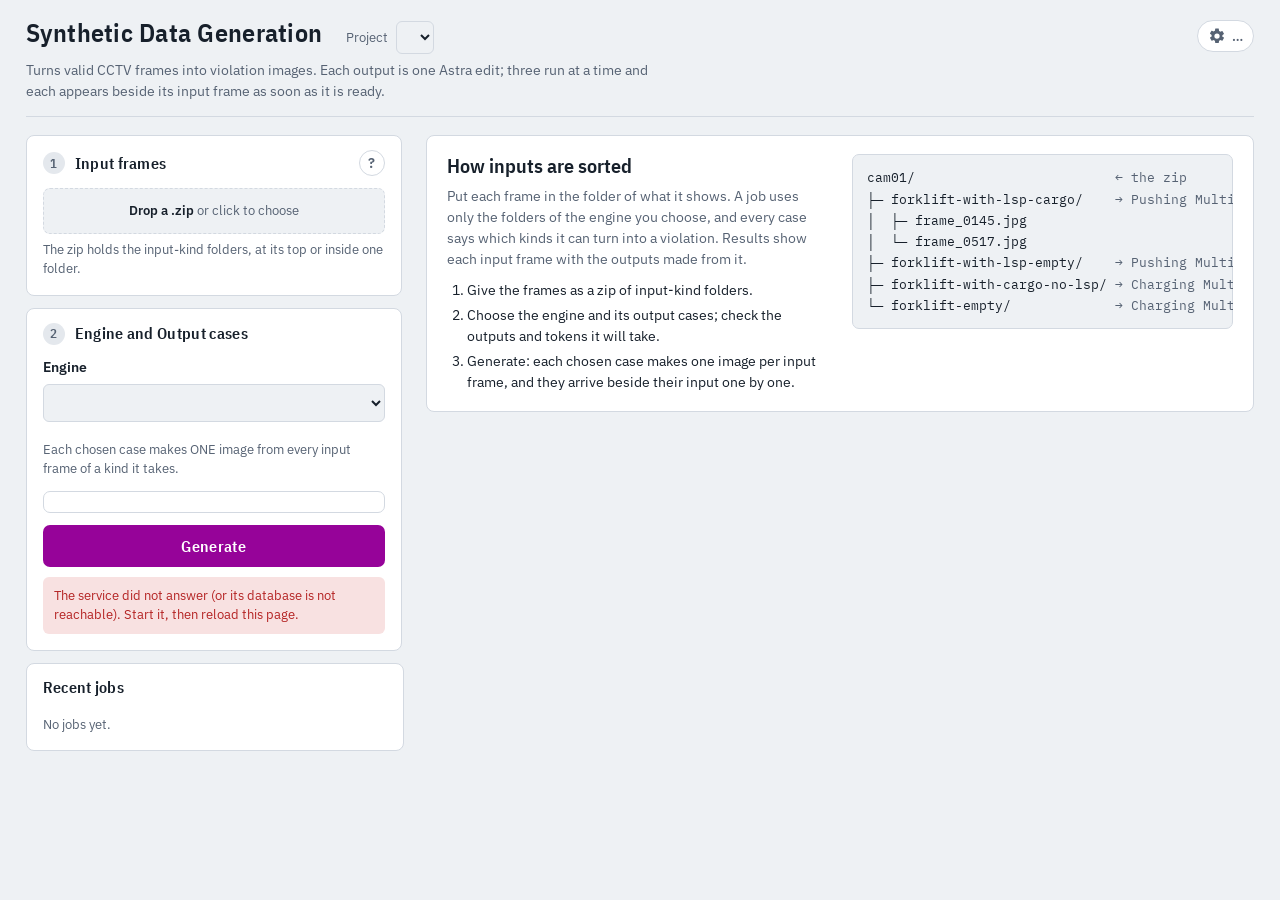
==== commit bb1c2a6a: "feat: Synthetic Data Generation service with MySQL projects, engines, prompts and object references " ====
--- a/service/static/index.html
+++ b/service/static/index.html
@@ -3,7 +3,7 @@
 <head>
 <meta charset="utf-8">
 <meta name="viewport" content="width=device-width, initial-scale=1, viewport-fit=cover">
-<title>Violation Generator</title>
+<title>Synthetic Data Generation</title>
 <link rel="preconnect" href="https://fonts.googleapis.com">
 <link rel="preconnect" href="https://fonts.gstatic.com" crossorigin>
 <link rel="stylesheet" href="https://fonts.googleapis.com/css2?family=IBM+Plex+Mono:wght@400;500&family=IBM+Plex+Sans+Condensed:wght@500;600&family=IBM+Plex+Sans:wght@400;500;600&display=swap">
@@ -64,7 +64,8 @@
   header.top h1 { font: 600 var(--step-4)/1.1 var(--font-display); letter-spacing: .01em; margin: 0; }
   .jobpick { display: flex; align-items: center; gap: 8px; font-size: var(--step-0); color: var(--ink-soft); }
   .jobpick select { width: auto; max-width: 70vw; padding: 6px 8px; font-size: var(--step-0); }
-  header.top p { margin: 0; color: var(--ink-soft); max-width: 80ch; }
+  header.top p { margin: 0; color: var(--ink-soft); flex: 0 0 100%; max-width: none;
+                  padding-right: max(0px, calc(100% - 80ch)); }  /* always its own line, under the title */
 
   .bench { display: grid; grid-template-columns: minmax(300px, 380px) minmax(0, 1fr); gap: 20px; align-items: start; }
   @media (max-width: 1000px) { .bench { grid-template-columns: minmax(0, 1fr); } }
@@ -87,13 +88,6 @@
     width: 100%; padding: 8px 10px; font: inherit; color: var(--ink); background: var(--ground);
     border: 1px solid var(--rule); border-radius: 6px; }
   input[type=number] { width: 96px; font-variant-numeric: tabular-nums; }
-
-  .seg { display: grid; grid-template-columns: repeat(3, 1fr); background: var(--sunken); border-radius: 7px; padding: 3px;
-         gap: 3px; margin-bottom: 12px; }
-  .seg button { border: 0; background: transparent; color: var(--ink-soft); padding: 6px 4px; border-radius: 5px;
-                font: 500 var(--step-0) var(--font-body); cursor: pointer; }
-  .seg button[aria-selected="true"] { background: var(--surface); color: var(--ink); font-weight: 600;
-                                      box-shadow: 0 1px 2px rgba(15, 23, 32, .12); }
 
   .drop { border: 1.5px dashed var(--rule); border-radius: 7px; padding: 12px; text-align: center; color: var(--ink-soft);
           cursor: pointer; font-size: var(--step-0); background: var(--ground); }
@@ -116,6 +110,22 @@
   .map td code { white-space: nowrap; }
   .map td:last-child { padding-left: 10px; }
   .map tr.unused td { color: var(--ink-soft); }
+  .help-btn { margin-left: auto; width: 26px; height: 26px; border-radius: 50%; border: 1px solid var(--rule);
+              background: var(--surface); color: var(--ink-soft); font: 600 var(--step-1)/1 var(--font-body); cursor: pointer; }
+  .help-btn:hover, .help-btn:focus-visible { color: var(--engine-text); border-color: var(--engine-text); }
+  dialog.guide { width: min(640px, calc(100vw - 32px)); max-height: 86vh; padding: 0; border: 1px solid var(--rule);
+                 border-radius: var(--radius); background: var(--surface); color: var(--ink); overflow: auto; }
+  dialog.guide::backdrop { background: rgba(8, 12, 18, .6); }
+  .guide-head { display: flex; align-items: center; justify-content: space-between; gap: 12px; padding: 14px 18px;
+                border-bottom: 1px solid var(--rule); position: sticky; top: 0; background: var(--surface); }
+  .guide-head h2 { margin: 0; font: 600 var(--step-3)/1.2 var(--font-display); }
+  .guide-head button { border: 1px solid var(--rule); background: var(--surface); color: var(--ink); border-radius: 6px;
+                       padding: 6px 12px; font: 600 var(--step-0) var(--font-body); cursor: pointer; }
+  .guide-body { padding: 4px 18px 18px; }
+  .guide-body ol { padding-left: 20px; margin: 10px 0; }
+  .guide-body .map { margin-top: 6px; }
+  .guide-body pre { margin: 12px 0 0; padding: 12px 14px; border-radius: 7px; background: var(--sunken);
+                    font: 400 var(--step-0)/1.6 var(--font-mono); overflow-x: auto; }
   .dot { display: inline-block; width: 8px; height: 8px; border-radius: 50%; margin-right: 6px; vertical-align: 1px; }
 
   .cases { display: grid; gap: 8px; margin-top: 12px; }
@@ -125,8 +135,6 @@
   .case input { margin: 3px 0 0; accent-color: var(--engine); }
   .case-title { font-weight: 600; }
   .case-meta { grid-column: 2; color: var(--ink-soft); font-size: var(--step-0); }
-  .case-rate { grid-column: 2; display: flex; align-items: center; gap: 6px; color: var(--ink-soft); font-size: var(--step-0); }
-  .case-rate input { width: 72px; padding: 3px 6px; margin: 0; }
   .tag { display: inline-block; font: 600 11px/1.6 var(--font-body); padding: 0 7px; border-radius: 99px; margin-left: 6px;
          background: var(--warn-soft); color: var(--warn); vertical-align: 1px; }
   .none { color: var(--ink-soft); font-style: italic; margin-top: 12px; }
@@ -154,6 +162,20 @@
   .codex-rows span:first-child { color: var(--ink-soft); }
   .codex-note { font-size: 12px; color: var(--ink-soft); margin-top: 6px; }
   .codex.blocked { border-color: var(--bad); }
+  .gear-btn { margin-left: auto; align-self: center; display: inline-flex; align-items: center; gap: 6px; padding: 6px 10px;
+              border: 1px solid var(--rule); border-radius: 999px; background: var(--surface); color: var(--ink-soft);
+              font: 600 var(--step-0) var(--font-body); cursor: pointer; font-variant-numeric: tabular-nums; }
+  .gear-btn svg { width: 18px; height: 18px; transition: transform .3s ease; }
+  .gear-btn:hover, .gear-btn:focus-visible { color: var(--ink); border-color: var(--ink-soft); }
+  .gear-btn:hover svg { transform: rotate(45deg); }
+  .gear-btn.mid { color: var(--warn); border-color: var(--warn); }
+  .gear-btn.high, .gear-btn.blocked { color: var(--bad); border-color: var(--bad); background: var(--bad-soft); }
+  .codex-dialog { width: min(440px, calc(100vw - 32px)); }
+  .codex-dialog .guide-head { justify-content: flex-start; }
+  .codex-dialog .guide-head h2 { margin-right: auto; }
+  .codex-dialog .codex-plan { margin-left: 0; }
+  .codex-dialog .guide-body { padding-top: 14px; }
+  @media (prefers-reduced-motion: reduce) { .gear-btn svg { transition: none; } }
   .limit { margin-top: 10px; padding: 9px 11px; border-radius: 6px; font-size: var(--step-0); }
   .limit.over { background: var(--bad-soft); color: var(--bad); }
   .limit.unknown { background: var(--warn-soft); color: var(--warn); }
@@ -365,60 +387,35 @@
 <body>
 <main>
   <header class="top">
-    <h1>Violation Generator</h1>
-    <div class="jobpick"><label for="jobPick">Open a job</label>
-      <select id="jobPick"><option value="">New job…</option></select></div>
+    <h1>Synthetic Data Generation</h1>
+    <div class="jobpick"><label for="projectPick">Project</label>
+      <select id="projectPick"></select></div>
+    <button type="button" class="gear-btn" id="codexBtn" aria-haspopup="dialog" aria-controls="codexDialog"
+      title="Codex Astra 6 usage limit"><svg viewBox="0 0 24 24" aria-hidden="true"><path fill="currentColor" d="M19.14 12.94a7.43 7.43 0 0 0 .05-.94 7.43 7.43 0 0 0-.05-.94l2.03-1.58a.5.5 0 0 0 .12-.64l-1.92-3.32a.5.5 0 0 0-.6-.22l-2.39.96a7.03 7.03 0 0 0-1.63-.94l-.36-2.54A.5.5 0 0 0 13.9 2h-3.8a.5.5 0 0 0-.5.42l-.36 2.54a7.03 7.03 0 0 0-1.63.94l-2.39-.96a.5.5 0 0 0-.6.22L2.7 8.48a.5.5 0 0 0 .12.64l2.03 1.58a7.43 7.43 0 0 0 0 1.88L2.82 14.16a.5.5 0 0 0-.12.64l1.92 3.32a.5.5 0 0 0 .6.22l2.39-.96c.5.38 1.05.7 1.63.94l.36 2.54a.5.5 0 0 0 .5.42h3.8a.5.5 0 0 0 .5-.42l.36-2.54a7.03 7.03 0 0 0 1.63-.94l2.39.96a.5.5 0 0 0 .6-.22l1.92-3.32a.5.5 0 0 0-.12-.64zM12 15.5A3.5 3.5 0 1 1 12 8.5a3.5 3.5 0 0 1 0 7z"/></svg>
+      <span class="gear-badge" id="codexBadge" aria-label="Share of the Codex limit used">…</span></button>
     <p>Turns valid CCTV frames into violation images. Each output is one Astra edit; three run at a time and each
       appears beside its input frame as soon as it is ready.</p>
   </header>
 
   <div class="bench">
     <aside class="setup">
-      <section class="step codex" id="codexCard" aria-live="polite">
-        <div class="step-head"><h2>Codex Astra 6</h2><span class="codex-plan" id="codexPlan"></span></div>
-        <div id="codexBody" class="codex-note">Reading the plan's usage limit…</div>
-      </section>
       <form id="form" class="setup" autocomplete="off" novalidate style="position:static;max-height:none;overflow:visible">
         <section class="step" id="stepInput">
-          <div class="step-head"><span class="step-no">1</span><h2>Input frames</h2></div>
-          <div class="seg" role="tablist" aria-label="How to give the input">
-            <button type="button" role="tab" id="tabFolder" data-mode="folder" aria-selected="true">Folder path</button>
-            <button type="button" role="tab" id="tabUpload" data-mode="upload" aria-selected="false">Upload by kind</button>
-            <button type="button" role="tab" id="tabZip" data-mode="zip" aria-selected="false">Zip file</button>
-          </div>
-          <div data-pane="folder">
-            <label class="field" for="folder">Folder on the server</label>
-            <input id="folder" type="text" placeholder="work/inputs/cam01" spellcheck="false">
-            <div class="help">Absolute, or relative to the repository. It must contain the input-kind folders listed below.</div>
-          </div>
-          <div data-pane="upload" hidden>
-            <div class="kinds" id="kindUploads"></div>
-          </div>
-          <div data-pane="zip" hidden>
+          <div class="step-head"><span class="step-no">1</span><h2>Input frames</h2>
+            <button type="button" class="help-btn" id="inputHelpBtn" aria-haspopup="dialog" aria-label="How to prepare the input zip" title="How to prepare the input zip">?</button></div>
+          <div>
             <div class="drop" id="zipDrop" tabindex="0" role="button"><strong>Drop a .zip</strong> or click to choose
               <input id="zipFile" type="file" accept=".zip" hidden></div>
             <div class="help" id="zipName">The zip holds the input-kind folders, at its top or inside one folder.</div>
           </div>
-          <table class="map" aria-label="Input kinds">
-            <thead><tr><th>Folder name</th><th>Feeds engine</th></tr></thead>
-            <tbody id="kindMap"></tbody>
-          </table>
         </section>
 
         <section class="step" id="stepEngine">
-          <div class="step-head"><span class="step-no">2</span><h2>Engine and violation cases</h2></div>
+          <div class="step-head"><span class="step-no">2</span><h2>Engine and Output cases</h2></div>
           <label class="field" for="engine">Engine</label>
           <select id="engine"></select>
           <div id="cases" class="cases"></div>
-        </section>
-
-        <section class="step" id="stepGo">
-          <div class="step-head"><span class="step-no">3</span><h2>Variants and generate</h2></div>
-          <label class="field" for="variants">Outputs per frame (at most)</label>
-          <input id="variants" type="number" min="1" max="10" value="1">
-          <div class="help">For each frame every chosen case is drawn with its rate (1: every frame, 0.5: about half, 0: never),
-            and at most this many of the drawn cases are made, the least used first, so each case gets about the same share.
-            One case at most once per frame; a frame with no case drawn gets no output. Each output is its own Astra edit.</div>
+          <div class="help">Each chosen case makes ONE image from every input frame of a kind it takes.</div>
           <div class="plan" id="plan" aria-live="polite"></div>
           <div class="limit" id="limit" hidden></div>
           <button id="go" class="go" type="submit">Generate</button>
@@ -441,13 +438,13 @@
             every case says which kinds it can turn into a violation. Results show each input frame with the outputs
             made from it.</p>
           <ol class="how">
-            <li>Give the frames: a folder path, a zip, or uploads per kind.</li>
-            <li>Choose the engine and its violation cases; check the outputs and tokens it will take.</li>
-            <li>Set the variants and generate. Outputs arrive beside their input one by one.</li>
+            <li>Give the frames as a zip of input-kind folders.</li>
+            <li>Choose the engine and its output cases; check the outputs and tokens it will take.</li>
+            <li>Generate: each chosen case makes one image per input frame, and they arrive beside their input one by one.</li>
           </ol>
         </div>
         <div class="tree-wrap">
-<pre class="tree">cam01/                         <span class="c">← folder path, or the zip</span>
+<pre class="tree">cam01/                         <span class="c">← the zip</span>
 ├─ forklift-with-lsp-cargo/    <span class="c">→ Pushing Multiple Lsps</span>
 │  ├─ frame_0145.jpg
 │  └─ frame_0517.jpg
@@ -489,7 +486,7 @@
         <div class="summary-row">
           <div class="filters">
             <div class="tally" id="tally" role="group" aria-label="Show outputs"></div>
-            <span class="ctl"><select id="caseFilter" aria-label="Show outputs of one violation case"></select></span>
+            <span class="ctl"><select id="caseFilter" aria-label="Show outputs of one output case"></select></span>
             <button type="button" id="pickShown" class="btn-quiet" title="Choose every output the filters show, to rebuild them with one request">Select all shown</button>
           </div>
           <div class="tokens" id="tokens"></div>
@@ -504,7 +501,7 @@
       <form class="pick-bar" id="pickBar" autocomplete="off" novalidate hidden aria-label="Rebuild or delete the chosen outputs">
         <div class="row"><span class="count" id="pickCount"></span>
           <button type="button" class="btn-quiet" id="pickClear">Clear</button></div>
-        <label class="field" for="pickNote" style="margin:0">One request for all of them: what should change?</label>
+        <label class="field" for="pickNote" style="margin:0">Feedback for all of them: what is wrong? Each chosen image goes back to Astra with it.</label>
         <textarea id="pickNote" maxlength="1000" placeholder="e.g. the new LSP must touch the loaded one with no gap, same size and thickness"></textarea>
         <div class="err" id="pickErr" hidden></div>
         <div class="row" style="justify-content:flex-end">
@@ -541,6 +538,31 @@
   </div>
   <div class="rv-toast" id="rvToast" hidden></div>
 </dialog>
+<dialog class="guide codex-dialog" id="codexDialog" aria-labelledby="codexTitle">
+  <div class="guide-head"><h2 id="codexTitle">Codex Astra 6</h2><span class="codex-plan" id="codexPlan"></span>
+    <button type="button" id="codexRefresh">Refresh</button><button type="button" id="codexClose">Close (Esc)</button></div>
+  <div class="guide-body codex" id="codexCard" aria-live="polite">
+    <div id="codexBody" class="codex-note">Reading the plan's usage limit…</div>
+  </div>
+</dialog>
+
+<dialog class="guide" id="inputHelp" aria-labelledby="inputHelpTitle">
+  <div class="guide-head"><h2 id="inputHelpTitle">How to prepare the input zip</h2>
+    <button type="button" id="inputHelpClose">Close (Esc)</button></div>
+  <div class="guide-body">
+    <ol>
+      <li>Make one folder per input kind, named exactly as below, and put each frame in the folder of what it shows.</li>
+      <li>Zip them: the kind folders at the top of the zip, or inside one folder.</li>
+      <li>A job uses only the folders of the engine you choose; the others are left out.</li>
+    </ol>
+    <table class="map" aria-label="Input kinds">
+      <thead><tr><th>Folder name</th><th>Feeds engine</th></tr></thead>
+      <tbody id="kindMap"></tbody>
+    </table>
+    <pre id="kindTree" aria-label="Example zip layout"></pre>
+  </div>
+</dialog>
+
 <dialog id="viewer">
   <div class="viewer">
     <img alt="">
@@ -558,7 +580,9 @@
 const fmt = (n) => (n ?? 0).toLocaleString("en-US");
 const kTok = (n) => n >= 1e6 ? `${(n / 1e6).toFixed(2)}M` : n >= 1e3 ? `${Math.round(n / 1e3)}k` : String(n);
 const plural = (n, word) => `${fmt(n)} ${word}${n === 1 ? "" : "s"}`;
-let kinds = [], engines = [], perOutput = null, mode = "folder", uploads = {}, zipFile = null;
+let kinds = [], engines = [], perOutput = null, zipFile = null;
+let zipCounts = null;      // images per top folder name of the chosen zip, read in the browser; "unreadable" if not
+let uploading = false;     // a job's zip is on its way to the service
 let job = null, socket = null, closedByUs = false, filter = "all", caseFilter = "all", checkTimer = null, checkSeq = 0;
 let picked = new Set();     // ids of the outputs chosen to rebuild together
 let codex = null, fit = null, plannedOutputs = null;
@@ -572,20 +596,18 @@
   // re-judge the planned job against the new reading; no new dry run (a zip would be uploaded again)
   if (plannedOutputs) { showFit(fitFor(plannedOutputs)); refreshButton(); }
 }
-// expected outputs of one frame: each case drawn with its rate, at most `cap` kept
-function expectedPerFrame(rates, cap) {
-  let dist = [1];                           // dist[k]: chance that k cases are drawn
-  for (const p of rates) dist = [...dist, 0].map((v, k) => v * (1 - p) + (k ? dist[k - 1] * p : 0));
-  return dist.reduce((sum, v, k) => sum + v * Math.min(k, cap), 0);
-}
 function refreshButton() {
   const ready = !!engine() && chosen().length > 0 && !!plannedOutputs;
   $("#go").disabled = !ready || !!(fit && !fit.fits);
 }
 function renderCodex() {
-  const card = $("#codexCard"), body = $("#codexBody");
+  const card = $("#codexCard"), body = $("#codexBody"), badge = $("#codexBadge"), gear = $("#codexBtn");
   const r = codex && codex.reading;
   card.classList.toggle("blocked", !!(codex && codex.blocked));
+  const pct = r ? r.used_percent ?? 0 : null;     // the gear shows the share used; its colour warns
+  badge.textContent = pct === null ? "–" : `${pct}%`;
+  gear.className = `gear-btn ${codex && codex.blocked ? "blocked" : pct >= 85 ? "high" : pct >= 60 ? "mid" : ""}`;
+  gear.title = codex && codex.blocked ? "Codex usage limit reached" : `Codex Astra 6: ${pct ?? "?"}% of the limit used`;
   $("#codexPlan").textContent = r && r.plan ? `${r.plan} plan` : "";
   if (!r) {
     body.className = "codex-note";
@@ -639,13 +661,6 @@
 function engineName(id) { return (engines.find((e) => e.id === id) || {}).name || id; }
 function kindEngine(kind) { return kinds.find((k) => k.id === kind)?.engine; }
 
-document.querySelectorAll(".seg button").forEach((b) => b.addEventListener("click", () => {
-  mode = b.dataset.mode;
-  document.querySelectorAll(".seg button").forEach((x) => x.setAttribute("aria-selected", String(x === b)));
-  document.querySelectorAll("[data-pane]").forEach((p) => p.hidden = p.dataset.pane !== mode);
-  refresh();
-}));
-
 function dropZone(zone, input, onFiles, enabled = () => true) {
   zone.addEventListener("click", (e) => { if (e.target !== input && enabled()) input.click(); });
   zone.addEventListener("keydown", (e) => { if ((e.key === "Enter" || e.key === " ") && enabled()) { e.preventDefault(); input.click(); } });
@@ -657,10 +672,56 @@
 dropZone($("#zipDrop"), $("#zipFile"), (files) => {
   const f = [...files].find((x) => /\.zip$/i.test(x.name));
   if (!f) return;
-  zipFile = f;
+  zipFile = f; zipCounts = null;
   $("#zipName").textContent = `${f.name} · ${(f.size / 1e6).toFixed(1)} MB`;
   refresh();
+  zipNames(f).then((names) => { if (zipFile === f) zipCounts = zipFolders(names); })
+    .catch(() => { if (zipFile === f) zipCounts = "unreadable"; })
+    .finally(() => { if (zipFile === f) refresh(); });
 });
+
+// ---------- the zip's file list, read in the browser (only its directory at the end: no upload, any size) ----------
+async function zipNames(file) {
+  const u16 = (v, o) => v.getUint16(o, true), u32 = (v, o) => v.getUint32(o, true);
+  const tailSize = Math.min(file.size, 65557);
+  const tail = new DataView(await file.slice(file.size - tailSize).arrayBuffer());
+  let end = -1;
+  for (let i = tailSize - 22; i >= 0; i--) if (u32(tail, i) === 0x06054b50) { end = i; break; }
+  if (end < 0) throw new Error("not a zip");
+  let count = u16(tail, end + 10), size = u32(tail, end + 12), offset = u32(tail, end + 16);
+  if (count === 0xffff || size === 0xffffffff || offset === 0xffffffff) {        // ZIP64
+    const locator = end - 20;
+    if (locator < 0 || u32(tail, locator) !== 0x07064b50) throw new Error("zip64 locator missing");
+    const at = Number(tail.getBigUint64(locator + 8, true));
+    const record = new DataView(await file.slice(at, at + 56).arrayBuffer());
+    if (u32(record, 0) !== 0x06064b50) throw new Error("bad zip64 record");
+    size = Number(record.getBigUint64(40, true)); offset = Number(record.getBigUint64(48, true));
+  }
+  const dir = new DataView(await file.slice(offset, offset + size).arrayBuffer());
+  const names = [], text = new TextDecoder();
+  for (let at = 0; at + 46 <= dir.byteLength && u32(dir, at) === 0x02014b50;) {
+    const n = u16(dir, at + 28);
+    names.push(text.decode(new Uint8Array(dir.buffer, dir.byteOffset + at + 46, n)));
+    at += 46 + n + u16(dir, at + 30) + u16(dir, at + 32);
+  }
+  return names;
+}
+// images per folder, the way the service sorts a zip (service/app.py kind_folders): the input-kind folders at the
+// top of the zip, or inside its one wrapping folder; images at any depth in them
+function zipFolders(names) {
+  const files = names.map((n) => n.replace(/\\/g, "/")).filter((n) => !n.endsWith("/") && /\.(jpe?g|png)$/i.test(n))
+    .map((n) => n.split("/").filter((part) => part && part !== "."));
+  const tops = [...new Set(files.filter((parts) => parts.length > 1).map((parts) => parts[0]))]
+    .filter((t) => !t.startsWith(".") && !t.startsWith("__MACOSX"));
+  const known = new Set(kinds.map((k) => k.id));
+  const wrapper = !tops.some((t) => known.has(t)) && tops.length === 1 ? tops[0] : null;
+  const counts = { "": files.length };          // "": every image of the zip, wherever it is
+  for (const parts of files) {
+    const rest = wrapper ? (parts[0] === wrapper ? parts.slice(1) : []) : parts;
+    if (rest.length > 1 && !rest[0].startsWith(".") && !rest[0].startsWith("__MACOSX")) counts[rest[0]] = (counts[rest[0]] || 0) + 1;
+  }
+  return counts;
+}
 
 function renderKinds() {
   const current = engine();
@@ -669,121 +730,110 @@
     return `<tr class="${k.engine === current?.id ? "" : "unused"}"><td><code>${esc(k.id)}</code></td>
       <td><span class="dot" style="background:${esc(e.color)}"></span>${esc(e.name)}</td></tr>`;
   }).join("");
-  $("#kindUploads").innerHTML = kinds.map((k) => {
-    const used = k.engine === current?.id;
-    return `<div class="kind ${used ? "" : "unused"}">
-      <div class="kind-head"><code>${esc(k.id)}</code><span class="kind-count" data-count="${k.id}"></span></div>
-      <div class="drop" data-kind="${k.id}" role="button" tabindex="${used ? 0 : -1}" aria-disabled="${!used}">
-        ${used ? `<strong>Drop images</strong> or click to choose` : `Used by ${esc(engineName(k.engine))}`}
-        <input type="file" accept=".jpg,.jpeg,.png" multiple hidden></div></div>`;
-  }).join("");
-  document.querySelectorAll("#kindUploads .drop").forEach((zone) => {
-    const kind = zone.dataset.kind;
-    dropZone(zone, zone.querySelector("input"), (files) => {
-      uploads[kind] = (uploads[kind] || []).concat([...files].filter((f) => /\.(jpe?g|png)$/i.test(f.name)));
-      showCounts(); refresh();
-    }, () => kindEngine(kind) === engine()?.id);
-  });
-  showCounts();
-}
-function showCounts() {
-  for (const k of kinds) {
-    const el = document.querySelector(`[data-count="${k.id}"]`);
-    if (!el) continue;
-    const n = (uploads[k.id] || []).length;
-    el.innerHTML = n ? `${plural(n, "image")} · <button type="button" data-clear="${k.id}">Clear</button>` : "no images";
-  }
-  document.querySelectorAll("[data-clear]").forEach((b) => b.addEventListener("click", () => {
-    delete uploads[b.dataset.clear]; showCounts(); refresh();
-  }));
-}
+  const own = kinds.filter((k) => k.engine === current?.id);
+  $("#kindTree").textContent = ["frames.zip", ...own.map((k, i) => {
+    const last = i === own.length - 1;
+    return `${last ? "└─" : "├─"} ${k.id}/\n${last ? "   " : "│  "}└─ frame_0001.jpg …`;
+  })].join("\n");
+  $("#kindTree").hidden = !own.length;
+}
+$("#inputHelpBtn").addEventListener("click", () => $("#inputHelp").showModal());
+$("#codexBtn").addEventListener("click", () => $("#codexDialog").showModal());
+$("#codexClose").addEventListener("click", () => $("#codexDialog").close());
+$("#codexRefresh").addEventListener("click", () => loadCodex(true));
+$("#codexDialog").addEventListener("click", (e) => { if (e.target.id === "codexDialog") $("#codexDialog").close(); });
+$("#inputHelpClose").addEventListener("click", () => $("#inputHelp").close());
+$("#inputHelp").addEventListener("click", (e) => { if (e.target.id === "inputHelp") $("#inputHelp").close(); });
 
 function renderCases() {
   const e = engine();
   document.documentElement.style.setProperty("--engine", e?.color || "#960399");
   const box = $("#cases");
-  if (!e || !e.cases.length) {
-    box.innerHTML = `<div class="none">This engine has no violation cases yet.</div>`;
+  if (!e) {
+    box.innerHTML = `<div class="none">This project may not use any engine yet: give it engines on the <a href="/projects?project=${esc(projectId() || "")}">Projects page</a>.</div>`;
+  } else if (!e.cases.length) {
+    box.innerHTML = `<div class="none">This engine has no output cases yet: add them on the <a href="/engines?engine=${esc(e.id)}">Engines page</a>.</div>`;
   } else {
     const tags = { pending_rule: ["Rule to confirm", "Whether this counts as a violation is still to be confirmed"],
-                   draft: ["Draft", "Our own case; not in the scenario catalogue yet"] };
+                   draft: ["Draft", "Our own case, still being tuned"] };
     box.innerHTML = e.cases.map((c, i) => `
       <label class="case" for="case-${c.id}">
-        <input type="checkbox" id="case-${c.id}" name="case" value="${c.id}" ${i === 0 ? "checked" : ""}>
+        <input type="checkbox" id="case-${c.id}" name="case" value="${c.id}" checked>
         <span><span class="case-title">${esc(c.title)}</span>${tags[c.status] ? `<span class="tag" title="${tags[c.status][1]}">${tags[c.status][0]}</span>` : ""}</span>
-        <span class="case-meta">${c.catalogue !== "-" ? `${esc(c.catalogue)} · ` : ""}from ${c.input_kinds.map((k) => `<code>${esc(k)}</code>`).join(", ")}</span>
-        <span class="case-rate" title="The chance this case is drawn for a frame: 1 every frame, 0.5 about half of them, 0 never">
-          Rate <input type="number" id="rate-${c.id}" data-rate="${c.id}" min="0" max="1" step="0.1" value="1" aria-label="Rate of ${esc(c.title)}"></span>
+        <span class="case-meta">from ${c.input_kinds.map((k) => `<code>${esc(k)}</code>`).join(", ") || "no input kind yet"}</span>
       </label>`).join("");
-    box.querySelectorAll("input").forEach((i) => i.addEventListener(i.dataset.rate ? "input" : "change", refresh));
+    box.querySelectorAll("input").forEach((i) => i.addEventListener("change", refresh));
   }
   renderKinds();
   refresh();
 }
 $("#engine").addEventListener("change", renderCases);
-$("#variants").addEventListener("input", refresh);
-$("#folder").addEventListener("input", refresh);
-// a case's rate: the chance it is drawn per frame, 0-1 (1 when left empty or out of range)
-function rate(id) { const v = parseFloat(($(`#rate-${id}`) || {}).value); return v >= 0 && v <= 1 ? v : 1; }
 function chosen() { return [...document.querySelectorAll("input[name=case]:checked")].map((i) => i.value); }
 
 function formData(dryRun) {
   const data = new FormData();
+  data.append("project_id", projectId());
   data.append("engine", $("#engine").value);
-  chosen().forEach((c) => { data.append("cases", c); data.append(`rate:${c}`, String(rate(c))); });
-  data.append("variants", $("#variants").value);
+  chosen().forEach((c) => data.append("cases", c));
   if (dryRun) data.append("dry_run", "1");
-  if (mode === "upload") {
-    for (const [kind, files] of Object.entries(uploads))
-      if (kindEngine(kind) === engine()?.id) files.forEach((f) => data.append(`files:${kind}`, f, f.name));
-  } else if (mode === "zip") data.append("zip", zipFile, zipFile.name);
-  else data.append("folder", $("#folder").value.trim());
+  data.append("zip", zipFile, zipFile.name);
   return data;
 }
 
+// what one output costs, from the runs Codex counted in full (older logs held only part of the input)
+function tokenNote(t) {
+  const parts = [`${kTok(t.median)} input`];
+  if (t.cached_median !== null) parts[0] += ` (≈${kTok(t.cached_median)} of it cached)`;
+  if (t.output_median !== null) parts.push(`${kTok(t.output_median)} output`);
+  return `About ${parts.join(" and ")} tokens per output, the median of ${plural(t.samples, "run")} with full Codex counts`
+    + `${t.basis === "first measurements" ? " (too few yet: an early estimate)" : ""}. Image generation is not included.`;
+}
 function planRows(frames, outputs, tokens, extra = "") {
   const rows = [];
   if (frames !== null) rows.push(["Frames used", fmt(frames)]);
   rows.push(["Outputs (Astra edits)", outputs === null ? "–" : fmt(outputs)]);
   if (tokens) rows.push(["Estimated input tokens", `~${kTok(tokens.median)} (${kTok(tokens.low)}–${kTok(tokens.high)})`]);
   $("#plan").innerHTML = rows.map(([a, b]) => `<div class="plan-row"><span>${a}</span><strong>${b}</strong></div>`).join("")
-    + `<div class="hint">${perOutput ? `About ${kTok(perOutput.median)} input tokens per output (${perOutput.samples} ${perOutput.basis}); Codex input usage, including legacy input-only readings. Imagegen usage is not included.` : ""}${extra}</div>`;
+    + `<div class="hint">${perOutput ? tokenNote(perOutput) : ""}${extra}</div>`;
 }
 
 function refresh() {
-  const e = engine(), cases = chosen(), variants = Math.min(10, Math.max(1, +$("#variants").value || 1));
-  let inputReady, outputs = null;
-  if (mode === "upload") {
-    let frames = 0;
+  const e = engine(), cases = chosen();
+  const inputReady = !!zipFile && !uploading;
+  let outputs = null;
+  plannedOutputs = null;
+  showFit(null);
+  clearTimeout(checkTimer);
+  if (!zipFile) planRows(null, null, null, " Choose a zip to see how many outputs it makes.");
+  else if (zipCounts === null) planRows(null, null, null, " Reading the zip…");
+  else if (zipCounts === "unreadable") {            // let the service read it (uploads the zip)
+    planRows(null, null, null, " Checking the zip on the service…");
+    if (e && cases.length) checkTimer = setTimeout(checkInput, 500);
+  } else if (e) {
+    let frames = 0, notes = [];
     outputs = 0;
-    for (const [kind, files] of Object.entries(uploads)) {
-      if (!e || kindEngine(kind) !== e.id) continue;
-      const rates = e.cases.filter((c) => cases.includes(c.id) && c.input_kinds.includes(kind)).map((c) => rate(c.id));
-      frames += files.length; outputs += files.length * expectedPerFrame(rates, variants);
+    for (const [folder, n] of Object.entries(zipCounts)) {
+      if (folder === "") continue;
+      if (!e.input_kinds.includes(folder)) { notes.push(`${plural(n, "image")} in ${folder}/ left out`); continue; }
+      frames += n;
+      outputs += n * e.cases.filter((c) => cases.includes(c.id) && c.input_kinds.includes(folder)).length;
     }
-    inputReady = frames > 0;
-    outputs = Math.round(outputs);          // an expected count when a rate is below 1; the job's own draw decides
-    planRows(frames, outputs, outputs && perOutput ? { median: outputs * perOutput.median, low: outputs * perOutput.low, high: outputs * perOutput.high } : null,
-             frames ? "" : " Add images to a kind this engine uses.");
+    const hint = frames ? "" : !zipCounts[""]
+      ? " This zip holds no images (.jpg / .png): put the input frames in it, in folders named by input kind (see ? above)."
+      : ` None of its ${plural(zipCounts[""], "image")} is in a folder this engine takes (${e.input_kinds.join(", ")}): name the folders by input kind (see ? above).`;
+    planRows(frames, outputs, outputs && perOutput ? { median: outputs * perOutput.median, low: outputs * perOutput.low,
+             high: outputs * perOutput.high } : null, hint + (notes.length ? ` ${esc(notes.join(" · "))}.` : ""));
     plannedOutputs = outputs || null;
     showFit(outputs ? fitFor(outputs) : null);
-  } else {
-    inputReady = mode === "zip" ? !!zipFile : !!$("#folder").value.trim();
-    planRows(null, null, null, inputReady ? " Checking the input…" : " Give a folder or a zip to see how many outputs it makes.");
-    plannedOutputs = null;
-    showFit(null);
-    clearTimeout(checkTimer);
-    if (inputReady && e && cases.length) checkTimer = setTimeout(checkInput, 500);
-  }
-  const ready = !!e && cases.length > 0 && inputReady && outputs !== 0;
+  }
+  const ready = !!e && cases.length > 0 && inputReady && outputs !== 0 && (outputs !== null || zipCounts === "unreadable");
   $("#go").textContent = outputs ? `Generate ${plural(outputs, "output")}` : "Generate";
   $("#go").disabled = !ready || !!(fit && !fit.fits);
   $("#stepInput").classList.toggle("ready", inputReady);
-  $("#stepEngine").classList.toggle("ready", cases.length > 0);
-  $("#stepGo").classList.toggle("ready", ready);
-}
-
-// counts the frames and outputs of a folder or zip on the server without starting anything
+  $("#stepEngine").classList.toggle("ready", ready);
+}
+
+// counts the frames and outputs of the zip on the server without starting anything
 async function checkInput() {
   const seq = ++checkSeq;
   try {
@@ -805,14 +855,35 @@
 
 function detail(body) { const d = body && body.detail; return d && typeof d === "object" ? d.message : d; }
 $("#form").addEventListener("submit", (ev) => { ev.preventDefault(); submitJob(false); });
+// a POST whose upload progress is reported (0-1); resolves {status, ok, body} like a parsed fetch
+function postWithProgress(url, data, onProgress) {
+  return new Promise((resolve, reject) => {
+    const xhr = new XMLHttpRequest();
+    xhr.open("POST", url);
+    xhr.upload.onprogress = (ev) => { if (ev.lengthComputable) onProgress(ev.loaded / ev.total); };
+    xhr.upload.onload = () => onProgress(1);
+    xhr.onload = () => {
+      let body = {};
+      try { body = JSON.parse(xhr.responseText); } catch (_) {}
+      resolve({ status: xhr.status, ok: xhr.status >= 200 && xhr.status < 300, body });
+    };
+    xhr.onerror = () => reject(new Error("The upload stopped: the service did not answer."));
+    xhr.send(data);
+  });
+}
+window.addEventListener("beforeunload", (ev) => { if (uploading) ev.preventDefault(); });
+
 async function submitJob(force) {
   const problem = $("#problem"); problem.hidden = true;
   const go = $("#go"); go.disabled = true; go.textContent = "Starting…";
   try {
     const data = formData(false);
     if (force) data.append("force", "1");
-    const res = await fetch("/api/jobs", { method: "POST", body: data });
-    const body = await res.json().catch(() => ({}));
+    uploading = true;
+    const res = await postWithProgress("/api/jobs", data, (part) => {
+      go.textContent = part < 1 ? `Uploading the zip… ${Math.round(part * 100)}%` : "Unpacking and starting…";
+    });
+    const body = res.body;
     if (res.status === 409 && body.detail && body.detail.codex) {
       codex = body.detail.codex.status; renderCodex();
       showFit({ fits: false, reason: body.detail.message });
@@ -825,6 +896,7 @@
   } catch (err) {
     problem.textContent = String(err.message || err); problem.hidden = false;
   } finally {
+    uploading = false;
     const kept = fit && !fit.fits ? fit : null;
     if (kept) { showFit(kept); $("#go").textContent = "Generate"; } else refresh();
   }
@@ -833,13 +905,7 @@
 // ---------- history ----------
 async function loadHistory() {
   try {
-    const list = await (await fetch("/api/jobs")).json();
-    const pick = $("#jobPick");
-    pick.innerHTML = `<option value="">New job…</option>` + list.map((j) => {
-      const state = j.finished ? `${fmt(j.counts.done)}/${fmt(j.total)} done` : `running ${fmt(j.counts.done + j.counts.failed)}/${fmt(j.total)}`;
-      return `<option value="${esc(j.id)}">${esc(j.id)} · ${esc(j.engine_name)} · ${state}</option>`;
-    }).join("");
-    pick.value = job ? job.id : "";
+    const list = await (await fetch(`/api/jobs?project_id=${encodeURIComponent(projectId())}`)).json();
     $("#history").innerHTML = list.length ? list.slice(0, 20).map((j) => {
       const when = new Date(j.created * 1000).toLocaleString();
       const state = j.finished ? `${fmt(j.counts.done)}/${fmt(j.total)} done` : `${fmt(j.counts.done + j.counts.failed)}/${fmt(j.total)} made`;
@@ -869,7 +935,6 @@
   $("#start").hidden = false; $("#summary").hidden = true; $("#pairs").hidden = true;
   loadHistory();
 }
-$("#jobPick").addEventListener("change", (e) => openJobById(e.target.value));
 window.addEventListener("hashchange", () => {
   const m = location.hash.match(/job=([\w-]+)/);
   openJobById(m ? m[1] : "");
@@ -880,7 +945,6 @@
   if (!job || job.id !== state.id) picked = new Set();
   job = state; filter = "all"; caseFilter = "all";
   try { if (location.hash !== `#job=${job.id}`) history.pushState(null, "", `#job=${job.id}`); } catch (_) {}
-  const pick = $("#jobPick"); if (pick) pick.value = job.id;
   $("#start").hidden = true; $("#summary").hidden = false; $("#pairs").hidden = false;
   renderJob(); connect();
 }
@@ -978,7 +1042,7 @@
   if (e) document.documentElement.style.setProperty("--engine", e.color);
   $("#jobTitle").textContent = job.finished ? `${fmt(c.done)} of ${fmt(total)} outputs ready` : `${fmt(c.done + c.failed)} of ${fmt(total)} outputs made`;
   const when = job.created ? new Date(job.created * 1000).toLocaleString() : "";
-  $("#jobMeta").textContent = `${job.engine_name} · ${plural(job.inputs.length, "input frame")} · job ${job.id}${when ? ` · ${when}` : ""}`;
+  $("#jobMeta").textContent = `${projectName(job.project_id)} · ${job.engine_name} · ${plural(job.inputs.length, "input frame")} · job ${job.id}${when ? ` · ${when}` : ""}`;
   if (job.finished) live("Finished", "");
   const pct = (n) => `${(100 * n / Math.max(total, 1)).toFixed(2)}%`;
   document.querySelector(".m-done").style.width = pct(c.done);
@@ -1247,7 +1311,7 @@
   if (el.querySelector(".rebuild-form")) return;
   const form = document.createElement("form");
   form.className = "rebuild-form";
-  form.innerHTML = `<label class="field" for="note-${t.id}" style="margin:0">What should change in this image?</label>
+  form.innerHTML = `<label class="field" for="note-${t.id}" style="margin:0">What is wrong in this image? It goes back to Astra with your feedback.</label>
     <textarea id="note-${t.id}" maxlength="1000" placeholder="e.g. make both loads wider, as wide as the forklift, and close the gap between them"></textarea>
     <div class="err" hidden></div>
     <div class="row"><button type="button" class="btn-quiet" data-cancel>Cancel</button>
@@ -1363,16 +1427,46 @@
 $("#viewerClose").addEventListener("click", () => $("#viewer").close());
 $("#viewer").addEventListener("click", (e) => { if (e.target.id === "viewer") $("#viewer").close(); });
 
+// ---------- projects ----------
+let projects = [];
+function projectId() { return $("#projectPick").value; }
+function projectName(id) { return (projects.find((p) => p.id === id) || {}).name || "no project"; }
+// the engines, kinds and cases the chosen project may use
+async function loadEngines() {
+  const data = await (await fetch(`/api/engines?project_id=${encodeURIComponent(projectId())}`)).json();
+  kinds = data.input_kinds; engines = data.engines; perOutput = data.tokens_per_output;
+  const keep = $("#engine").value;
+  $("#engine").innerHTML = engines.map((e) => `<option value="${esc(e.id)}">${esc(e.name)}</option>`).join("");
+  if (engines.some((e) => e.id === keep)) $("#engine").value = keep;
+  $("#engine").disabled = !engines.length;
+  renderCases();
+}
+$("#projectPick").addEventListener("change", async () => {
+  const url = new URL(location.href); url.searchParams.set("project", projectId());
+  try { history.replaceState(null, "", url); localStorage.setItem("sdg-project", projectId()); } catch (_) {}
+  if (job && job.project_id !== +projectId()) closeJob();
+  await loadEngines();
+  loadHistory();
+});
+
 (async () => {
   try {
-    const data = await (await fetch("/api/engines")).json();
-    kinds = data.input_kinds; engines = data.engines; perOutput = data.tokens_per_output;
+    projects = await (await fetch("/api/projects")).json();
+    if (!Array.isArray(projects)) throw new Error("no projects");
+    if (!projects.length) {
+      $("#problem").innerHTML = `There is no project yet: <a href="/projects">create one</a> first.`; $("#problem").hidden = false;
+      return;
+    }
+    let saved = null;
+    try { saved = localStorage.getItem("sdg-project"); } catch (_) {}
+    const wanted = new URLSearchParams(location.search).get("project") || saved;
+    $("#projectPick").innerHTML = projects.map((p) => `<option value="${p.id}">${esc(p.name)}</option>`).join("");
+    if (projects.some((p) => String(p.id) === wanted)) $("#projectPick").value = wanted;
+    await loadEngines();
   } catch (err) {
-    $("#problem").textContent = "The service did not answer. Start it, then reload this page."; $("#problem").hidden = false;
+    $("#problem").textContent = "The service did not answer (or its database is not reachable). Start it, then reload this page."; $("#problem").hidden = false;
     return;
   }
-  $("#engine").innerHTML = engines.map((e) => `<option value="${e.id}">${esc(e.name)}</option>`).join("");
-  renderCases();
   loadHistory();
   loadCodex();
   setInterval(() => loadCodex(), 60000);
@@ -1383,5 +1477,6 @@
   }
 })();
 </script>
+<script src="/static/nav.js"></script>
 </body>
 </html>
